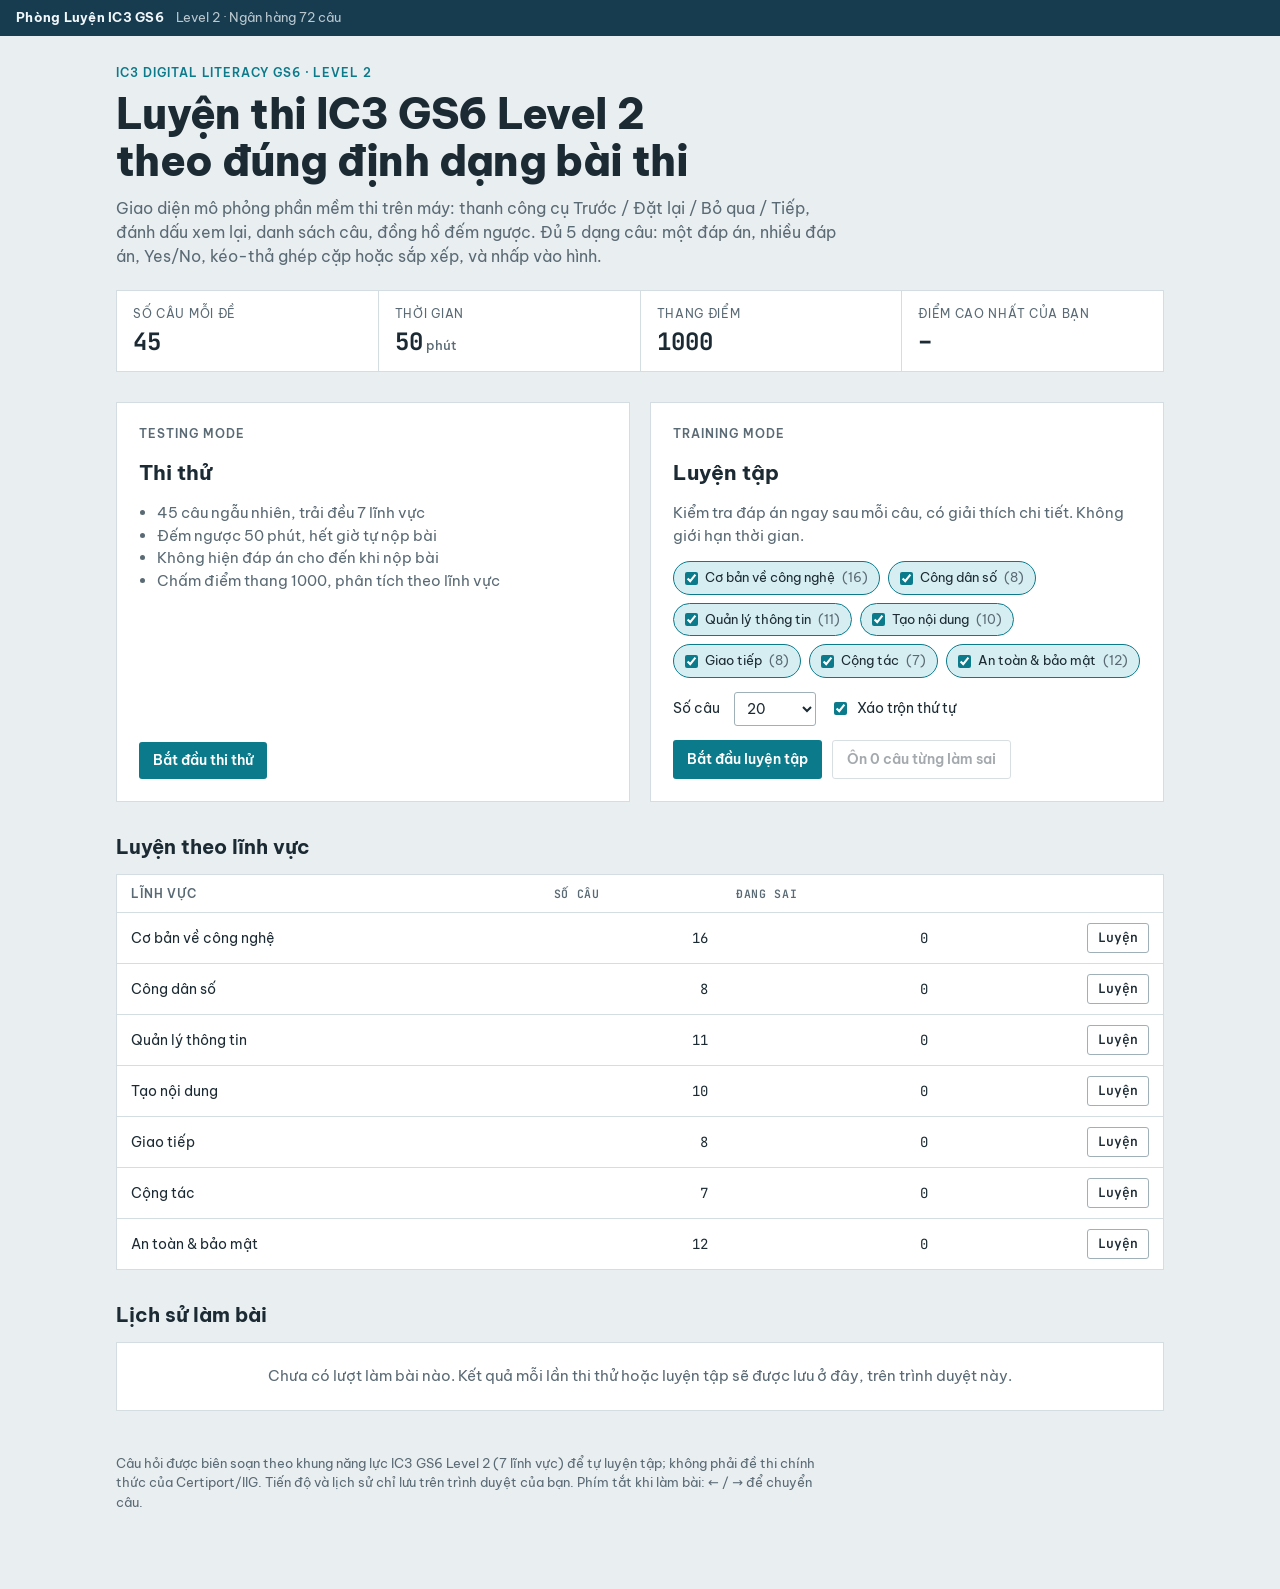
==== ic3-gs6-practice/index.html @ 089b3d88 "Add IC3 GS6 Level 2 practice exam web app Co-Authored-By: Claude Opus 5.5 <noreply@anthropic.com> Cl" ====
<!doctype html>
<html lang="vi">
<meta charset="utf-8">
<meta name="viewport" content="width=device-width, initial-scale=1, viewport-fit=cover">
<title>Phòng Luyện IC3 GS6</title>
<link rel="preconnect" href="https://fonts.googleapis.com">
<link rel="preconnect" href="https://fonts.gstatic.com" crossorigin>
<link rel="stylesheet" href="https://fonts.googleapis.com/css2?family=Be+Vietnam+Pro:wght@400;500;600;700;800&family=JetBrains+Mono:wght@500;700&display=swap">
<style>
/* Layout: exam-software shell — dark title bar, white toolbar, paper question sheet on a cool grey desk, progress strip at the bottom. */
:root{
  --bg:#e9eef1; --paper:#ffffff; --ink:#1b2a33; --muted:#5a6a74; --line:#d4dde2; --line-strong:#9fb0b9;
  --bar:#173c4f; --bar-fg:#f1f7fa; --bar-icon:#173c4f; --bar-line:rgba(255,255,255,.28); --bar-warn:#ffd27a;
  --accent:#0b7a8b; --accent-fg:#ffffff; --accent-soft:#d6eef1;
  --chip:#dde4e8; --chip-hover:#cdd7dc; --sel:#173c4f; --sel-fg:#ffffff;
  --target:#173c4f; --target-fg:#f1f7fa;
  --mute-btn:#68777f; --mute-btn-fg:#ffffff;
  --ok:#1d7f46; --ok-soft:#dbf1e3; --bad:#bf3329; --bad-soft:#f8dfdc; --warn:#b06f12; --warn-soft:#fbedd3;
  --scrim:rgba(14,28,37,.48);
  --hw-body:#e3e8eb; --hw-edge:#b6c1c7; --hw-metal:#9aa5ad; --hw-port:#22292e; --hw-gold:#c9a24a; --hw-blue:#2f7fd8; --hw-ink:#28343b; --hw-field:#f7f9fa;
  --f-display:"Be Vietnam Pro","Segoe UI",system-ui,sans-serif;
  --f-body:"Be Vietnam Pro","Segoe UI",system-ui,sans-serif;
  --f-mono:"JetBrains Mono",ui-monospace,Consolas,monospace;
  --qs:1;
}
@media (prefers-color-scheme: dark){
  :root:not([data-theme="light"]){
    --bg:#0e161b; --paper:#152129; --ink:#e2ebef; --muted:#97a8b1; --line:#283842; --line-strong:#475a65;
    --bar:#0b2532; --bar-fg:#e6f1f5; --bar-icon:#8fd0dc; --bar-line:rgba(255,255,255,.22); --bar-warn:#ffcf70;
    --accent:#3cb3c3; --accent-fg:#04232a; --accent-soft:#123a41;
    --chip:#22323b; --chip-hover:#2c3f49; --sel:#3cb3c3; --sel-fg:#04232a;
    --target:#1e4a5f; --target-fg:#eaf5f9;
    --mute-btn:#3a4a53; --mute-btn-fg:#e2ebef;
    --ok:#4cc27e; --ok-soft:#12321f; --bad:#ef6b62; --bad-soft:#3b1815; --warn:#e3a94a; --warn-soft:#3a2a10;
    --scrim:rgba(0,0,0,.62);
    --hw-body:#2a363d; --hw-edge:#3d4c55; --hw-metal:#7d8a92; --hw-port:#0a0e11; --hw-gold:#b8933f; --hw-blue:#3b8de6; --hw-ink:#dbe5ea; --hw-field:#1b262c;
    color-scheme:dark;
  }
}
:root[data-theme="dark"]{
  --bg:#0e161b; --paper:#152129; --ink:#e2ebef; --muted:#97a8b1; --line:#283842; --line-strong:#475a65;
  --bar:#0b2532; --bar-fg:#e6f1f5; --bar-icon:#8fd0dc; --bar-line:rgba(255,255,255,.22); --bar-warn:#ffcf70;
  --accent:#3cb3c3; --accent-fg:#04232a; --accent-soft:#123a41;
  --chip:#22323b; --chip-hover:#2c3f49; --sel:#3cb3c3; --sel-fg:#04232a;
  --target:#1e4a5f; --target-fg:#eaf5f9;
  --mute-btn:#3a4a53; --mute-btn-fg:#e2ebef;
  --ok:#4cc27e; --ok-soft:#12321f; --bad:#ef6b62; --bad-soft:#3b1815; --warn:#e3a94a; --warn-soft:#3a2a10;
  --scrim:rgba(0,0,0,.62);
  --hw-body:#2a363d; --hw-edge:#3d4c55; --hw-metal:#7d8a92; --hw-port:#0a0e11; --hw-gold:#b8933f; --hw-blue:#3b8de6; --hw-ink:#dbe5ea; --hw-field:#1b262c;
  color-scheme:dark;
}
*{box-sizing:border-box}
[hidden]{display:none!important}
html,body{height:100%}
body{background:var(--bg);color:var(--ink);font-family:var(--f-body);font-size:15px;line-height:1.5;margin:0}
button{font:inherit;color:inherit}
:focus-visible{outline:2px solid var(--accent);outline-offset:2px}
h1,h2,h3{font-family:var(--f-display);text-wrap:balance;margin:0}
.ico{width:22px;height:22px;fill:none;stroke:currentColor;stroke-width:1.8;stroke-linecap:round;stroke-linejoin:round}

/* ---------- shared bar ---------- */
.titlebar{background:var(--bar);color:var(--bar-fg);display:flex;align-items:center;gap:12px;padding:8px 16px;font-size:13px;flex-wrap:wrap}
.titlebar .brand{font-weight:700;letter-spacing:.02em}
.titlebar .mode{opacity:.75}
.titlebar .tb-time{margin-left:auto;font:700 15px var(--f-mono);font-variant-numeric:tabular-nums}
.titlebar .tb-time.low{color:var(--bar-warn)}
.tb-btn{background:transparent;border:1px solid var(--bar-line);color:var(--bar-fg);border-radius:3px;padding:4px 10px;cursor:pointer;font-size:13px}
.tb-btn:hover{background:var(--bar-line)}

.btn{display:inline-flex;align-items:center;justify-content:center;gap:6px;background:var(--bar);color:var(--bar-fg);border:0;border-radius:3px;padding:8px 14px;font-weight:600;font-size:14px;cursor:pointer;min-height:36px;text-decoration:none}
.btn:hover{filter:brightness(1.18)}
.btn:disabled{opacity:.4;cursor:not-allowed;filter:none}
.btn-mute{background:var(--mute-btn);color:var(--mute-btn-fg)}
.btn-end{background:var(--accent);color:var(--accent-fg)}
.btn-line{background:transparent;color:var(--ink);border:1px solid var(--line-strong)}
.btn-line:hover{background:var(--chip);filter:none}
.btn-danger{background:transparent;color:var(--bad);border:1px solid var(--bad)}
.btn .ico{width:18px;height:18px}

/* ---------- exam ---------- */
.exam{display:flex;flex-direction:column;height:100%}
.toolbar{background:var(--paper);border-bottom:1px solid var(--line);display:flex;flex-wrap:wrap;align-items:center;justify-content:space-between;gap:10px 16px;padding:10px 16px}
.grp{display:flex;align-items:center;gap:8px;flex-wrap:wrap}
.pos{font-family:var(--f-mono);font-size:13px;color:var(--muted);font-variant-numeric:tabular-nums}
.pos b{color:var(--ink)}
.ib{width:40px;height:36px;display:inline-grid;place-items:center;background:transparent;border:1px solid transparent;color:var(--bar-icon);border-radius:3px;cursor:pointer;font:800 17px var(--f-body);letter-spacing:-.02em}
.ib:hover{background:var(--chip)}
.ib:disabled{opacity:.3;cursor:not-allowed;background:transparent}
.ib .ico{width:25px;height:25px}
.ib.on{background:var(--accent-soft);border-color:var(--accent)}
.mark{display:inline-flex;gap:8px;align-items:center;font-size:13px;color:var(--muted);cursor:pointer;user-select:none;margin-right:6px}
.mark input{width:18px;height:18px;accent-color:var(--warn);margin:0}
.exam.review [data-live]{display:none!important}
.exam:not(.review) [data-review]{display:none!important}

.stage{flex:1;overflow:auto;padding-block:20px 28px;padding-inline:16px}
.sheet{max-width:1180px;margin-inline:auto;background:var(--paper);border:1px solid var(--line)}
.stem{padding:20px 24px 16px;border-bottom:1px solid var(--line);font-size:calc(15px * var(--qs))}
.dom{font-size:12px;font-weight:600;text-transform:uppercase;letter-spacing:.07em;color:var(--accent);margin-bottom:6px}
.instr{margin:10px 0 0;color:var(--muted);font-size:.92em}
.figure{max-width:720px;margin-top:14px}
.figure svg,.hsbox svg{display:block;width:100%;height:auto}
.grip{text-align:center;color:var(--muted);letter-spacing:.35em;font-size:10px;padding-top:6px;user-select:none}
.answers{padding:18px 24px 26px;font-size:calc(15px * var(--qs))}
.locked .opt,.locked .chip,.locked .hs,.locked td[data-r]{cursor:default}

.opts{display:flex;flex-direction:column;gap:10px;max-width:820px;margin-inline:auto}
.opt{display:flex;align-items:center;gap:12px;width:100%;text-align:left;background:var(--chip);border:2px solid transparent;padding:12px 16px;cursor:pointer;border-radius:2px;color:var(--ink)}
.opt:hover{background:var(--chip-hover)}
.opt .mk{flex:none;width:18px;height:18px;border:2px solid var(--muted);border-radius:50%}
.opts.multi .mk{border-radius:3px}
.opt.picked{background:var(--sel);color:var(--sel-fg)}
.opt.picked .mk{border-color:var(--sel-fg);background:var(--sel-fg);box-shadow:inset 0 0 0 3px var(--sel)}
.opt.right{background:var(--ok-soft);border-color:var(--ok);color:var(--ink)}
.opt.right.missed{border-style:dashed}
.opt.right.picked .mk{border-color:var(--ok);background:var(--ok);box-shadow:inset 0 0 0 3px var(--ok-soft)}
.opt.wrong{background:var(--bad-soft);border-color:var(--bad);color:var(--ink)}
.opt.wrong .mk{border-color:var(--bad);background:var(--bad);box-shadow:inset 0 0 0 3px var(--bad-soft)}
.tag{margin-left:auto;flex:none;font-size:.72em;font-weight:700;text-transform:uppercase;letter-spacing:.05em;color:var(--ok)}
.tag.bad{color:var(--bad)}

.yn-wrap{overflow-x:auto}
.yn{width:100%;border-collapse:collapse;min-width:420px}
.yn th{background:var(--bar);color:var(--bar-fg);font-weight:600;padding:9px 10px;width:96px;border:1px solid var(--bar)}
.yn th:first-child{background:transparent;border:0;width:auto}
.yn td{border:1px solid var(--line-strong);padding:14px 16px}
.yn td[data-r]{text-align:center;cursor:pointer}
.yn td[data-r]:hover{background:var(--chip)}
.yn input{width:20px;height:20px;accent-color:var(--accent);margin:0;pointer-events:none}
.yn tr.right td.st{background:var(--ok-soft)}
.yn tr.wrong td.st{background:var(--bad-soft)}
.yn td.key{background:var(--ok-soft);box-shadow:inset 0 0 0 2px var(--ok)}
.yn .verdict{display:block;font-size:.75em;font-weight:700;margin-top:4px;text-transform:uppercase;letter-spacing:.05em}
.yn tr.right .verdict{color:var(--ok)} .yn tr.wrong .verdict{color:var(--bad)}

.match{display:grid;grid-template-columns:minmax(0,1fr) minmax(0,2fr);gap:20px 28px;align-items:start}
.pool{display:flex;flex-direction:column;gap:10px;min-height:56px;padding:6px;border:1px dashed transparent;border-radius:3px}
.pool.over{border-color:var(--accent);background:var(--accent-soft)}
.pool-empty{color:var(--muted);font-size:.9em;text-align:center;padding:12px}
.pairs{display:flex;flex-direction:column;gap:20px;min-width:0}
.pair{display:grid;grid-template-columns:minmax(0,1fr) minmax(0,1fr);gap:16px;align-items:stretch}
.slot{min-height:48px;border:1px solid var(--line-strong);background:var(--paper);border-radius:2px;display:flex;flex-direction:column;justify-content:center;padding:4px;cursor:pointer}
.slot.armed{border-style:dashed;border-color:var(--accent)}
.slot.over{border-color:var(--accent);background:var(--accent-soft)}
.slot.ok{border:2px solid var(--ok);background:var(--ok-soft)}
.slot.bad{border:2px solid var(--bad);background:var(--bad-soft)}
.target{background:var(--target);color:var(--target-fg);padding:12px 16px;display:flex;align-items:center;justify-content:center;text-align:center;border-radius:2px;min-height:48px}
.chip{position:relative;display:block;width:100%;background:var(--chip);border:2px solid transparent;padding:11px 36px;text-align:center;cursor:grab;border-radius:2px;color:var(--ink);touch-action:manipulation}
.chip:hover{background:var(--chip-hover)}
.chip.sel{border-color:var(--accent);background:var(--accent-soft)}
.chip.dragging{opacity:.45}
.chip .mv{position:absolute;right:8px;top:50%;transform:translateY(-50%);width:17px;height:17px;color:var(--muted)}
.slot .chip{background:var(--chip)}
.slot.ok .chip,.slot.bad .chip{background:transparent}
.should{font-size:.85em;color:var(--bad);padding:2px 8px 4px;text-align:center}
.should b{color:var(--ink)}

.hsbox{max-width:760px;margin-inline:auto;border:1px solid var(--line)}
.hs{cursor:pointer;outline:none}
.hs .hit{fill:transparent;stroke:transparent;stroke-width:2}
.hs:hover .hit,.hs:focus-visible .hit{fill:var(--accent-soft);stroke:var(--accent)}
.hs.picked .hit{fill:var(--accent-soft);stroke:var(--accent);stroke-width:3}
.hs.right .hit{fill:var(--ok-soft);stroke:var(--ok);stroke-width:3}
.hs.wrongpick .hit{fill:var(--bad-soft);stroke:var(--bad);stroke-width:3}
.hw-body{fill:var(--hw-body);stroke:var(--hw-edge);stroke-width:1.5}
.hw-plain{fill:var(--hw-body)}
.hw-metal{fill:var(--hw-metal)} .hw-port{fill:var(--hw-port)} .hw-gold{fill:var(--hw-gold)} .hw-blue{fill:var(--hw-blue)} .hw-field{fill:var(--hw-field)}
.hw-fill{fill:var(--hw-ink)}
.hw-ico{fill:none;stroke:var(--hw-ink);stroke-width:2;stroke-linecap:round;stroke-linejoin:round}
.hw-text{fill:var(--hw-ink);font-family:var(--f-body);font-size:13px}
.hw-label{fill:var(--bad);font-family:var(--f-body);font-weight:700;font-size:22px;text-anchor:middle}

.note{max-width:820px;margin:0 auto 18px;padding:10px 14px;background:var(--warn-soft);color:var(--ink);border:1px solid var(--warn);font-size:14px}
.fbwrap{padding:0 24px 24px}
.fb-box{max-width:820px;margin-inline:auto;border:1px solid var(--line);background:var(--bg);padding:16px 18px;font-size:calc(14.5px * var(--qs))}
.fb-head{display:flex;align-items:center;gap:10px;flex-wrap:wrap;font-weight:700;margin-bottom:8px}
.fb-key{margin:0 0 8px}
.fb-exp{margin:0;color:var(--ink)}
.fb-check{display:flex;flex-wrap:wrap;align-items:center;justify-content:center;gap:12px;color:var(--muted);font-size:13px}
.pill{display:inline-block;font-size:12px;font-weight:700;text-transform:uppercase;letter-spacing:.06em;padding:3px 10px;border-radius:999px;background:var(--chip);color:var(--ink)}
.pill.ok{background:var(--ok-soft);color:var(--ok)} .pill.bad{background:var(--bad-soft);color:var(--bad)} .pill.warn{background:var(--warn-soft);color:var(--warn)}

.foot{background:var(--paper);border-top:1px solid var(--line);padding:10px 16px;display:flex;flex-direction:column;gap:8px}
.segs{display:flex;gap:3px}
.seg{flex:1;height:10px;min-width:0;border:0;padding:0;background:var(--line);cursor:pointer;border-radius:1px;position:relative}
.seg.ans{background:var(--accent)}
.seg.mk{background:var(--warn)}
.seg.ok{background:var(--ok)} .seg.bad{background:var(--bad)}
.seg.cur{outline:2px solid var(--ink);outline-offset:1px}
.foot-row{display:flex;align-items:center;justify-content:space-between;gap:12px;flex-wrap:wrap;font-size:13px;color:var(--muted)}

/* ---------- home & result ---------- */
.page{max-width:1080px;margin-inline:auto;padding:28px 16px 64px;display:flex;flex-direction:column;gap:30px}
.eyebrow{font-size:12px;font-weight:600;text-transform:uppercase;letter-spacing:.08em;color:var(--accent);margin:0 0 8px}
.hero h1{font-size:clamp(26px,4.2vw,42px);line-height:1.12;font-weight:800;letter-spacing:-.015em;max-width:22ch}
.lede{max-width:66ch;color:var(--muted);margin:12px 0 0;font-size:16px}
.facts{display:grid;grid-template-columns:repeat(4,minmax(0,1fr));gap:1px;background:var(--line);border:1px solid var(--line);margin:22px 0 0}
.facts div{background:var(--paper);padding:14px 16px}
.facts dt{font-size:11.5px;color:var(--muted);text-transform:uppercase;letter-spacing:.06em}
.facts dd{margin:4px 0 0;font:700 24px var(--f-mono);font-variant-numeric:tabular-nums}
.facts dd small{font:500 13px var(--f-body);color:var(--muted)}
.modes{display:grid;grid-template-columns:repeat(2,minmax(0,1fr));gap:20px}
.card{background:var(--paper);border:1px solid var(--line);padding:22px;display:flex;flex-direction:column;gap:14px;min-width:0}
.card h2{font-size:21px}
.card p{margin:0;color:var(--muted)}
.card ul{margin:0;padding-left:18px;color:var(--muted)}
.card .actions{display:flex;gap:10px;flex-wrap:wrap;margin-top:auto}
.resume{background:var(--warn-soft);border:1px solid var(--warn);padding:16px 18px;display:flex;flex-wrap:wrap;gap:12px;align-items:center;justify-content:space-between}
.resume b{display:block}
.chips{display:flex;flex-wrap:wrap;gap:8px}
.cb{display:inline-flex;align-items:center;gap:7px;padding:6px 11px;border:1px solid var(--line-strong);border-radius:999px;font-size:13px;cursor:pointer;user-select:none}
.cb input{accent-color:var(--accent);margin:0}
.cb:has(input:checked){background:var(--accent-soft);border-color:var(--accent)}
.row{display:flex;gap:14px;flex-wrap:wrap;align-items:center;font-size:14px}
.row select{font:inherit;padding:6px 8px;border:1px solid var(--line-strong);background:var(--paper);color:var(--ink);border-radius:3px}
.row label{display:inline-flex;gap:7px;align-items:center}
.row input[type=checkbox]{accent-color:var(--accent)}
.sec h2{font-size:20px;margin-bottom:12px}
.sec-head{display:flex;justify-content:space-between;align-items:baseline;gap:12px;flex-wrap:wrap;margin-bottom:12px}
.sec-head h2{margin:0}
.tbl-wrap{overflow-x:auto;background:var(--paper);border:1px solid var(--line)}
.tbl{width:100%;border-collapse:collapse;font-size:14px;font-variant-numeric:tabular-nums}
.tbl th{text-align:left;font-size:11.5px;text-transform:uppercase;letter-spacing:.06em;color:var(--muted);font-weight:600;padding:10px 14px;border-bottom:1px solid var(--line)}
.tbl td{padding:10px 14px;border-top:1px solid var(--line)}
.tbl tr:first-child td{border-top:0}
.num{text-align:right;font-family:var(--f-mono)}
.empty{padding:22px;color:var(--muted);text-align:center}
.small-btn{padding:4px 10px;min-height:30px;font-size:13px}

.score-head{display:flex;flex-wrap:wrap;gap:24px;align-items:flex-end;justify-content:space-between}
.score{font:700 clamp(48px,9vw,76px)/1 var(--f-mono);letter-spacing:-.03em;font-variant-numeric:tabular-nums}
.score small{font-size:.35em;color:var(--muted);font-weight:500}
.bars{display:flex;flex-direction:column;gap:12px;background:var(--paper);border:1px solid var(--line);padding:18px}
.bar-row{display:grid;grid-template-columns:minmax(120px,210px) minmax(0,1fr) 64px;gap:14px;align-items:center;font-size:14px}
.track{height:10px;background:var(--line);border-radius:5px;overflow:hidden}
.fill{height:100%;background:var(--ok);border-radius:5px}
.fill.low{background:var(--bad)}
.cells{display:grid;grid-template-columns:repeat(auto-fill,minmax(46px,1fr));gap:6px}
.qcell{height:42px;border:1px solid var(--line-strong);background:var(--paper);font:600 14px var(--f-mono);cursor:pointer;position:relative;border-radius:2px;color:var(--ink)}
.qcell:hover{border-color:var(--accent)}
.qcell.ans{background:var(--accent-soft);border-color:var(--accent)}
.qcell.skip{border-style:dashed}
.qcell.mk::after{content:"";position:absolute;top:4px;right:4px;width:8px;height:8px;background:var(--warn);border-radius:50%}
.qcell.cur{outline:2px solid var(--ink);outline-offset:1px}
.qcell.ok{background:var(--ok-soft);border-color:var(--ok);color:var(--ok)}
.qcell.bad{background:var(--bad-soft);border-color:var(--bad);color:var(--bad)}
.legend{display:flex;flex-wrap:wrap;gap:14px;font-size:12.5px;color:var(--muted);margin:12px 0 0}
.legend span{display:inline-flex;gap:6px;align-items:center}
.legend i{width:14px;height:14px;border:1px solid var(--line-strong);display:inline-block;background:var(--paper)}
.legend i.ans{background:var(--accent-soft);border-color:var(--accent)}
.legend i.mk{background:var(--warn);border-color:var(--warn);border-radius:50%;width:9px;height:9px}
.legend i.skip{border-style:dashed}
.legend i.ok{background:var(--ok-soft);border-color:var(--ok)} .legend i.bad{background:var(--bad-soft);border-color:var(--bad)}
.tabs{display:flex;gap:6px;flex-wrap:wrap;margin-bottom:12px}
.tab{border:1px solid var(--line-strong);background:transparent;padding:5px 12px;border-radius:999px;cursor:pointer;font-size:13px;color:var(--ink)}
.tab.on{background:var(--bar);color:var(--bar-fg);border-color:var(--bar)}
.foot-note{color:var(--muted);font-size:13px;max-width:80ch}

.scrim{position:fixed;inset:0;background:var(--scrim);display:flex;align-items:center;justify-content:center;padding:16px;z-index:50}
.modal{background:var(--paper);color:var(--ink);max-width:700px;width:100%;max-height:min(88vh,760px);overflow:auto;padding:22px;border:1px solid var(--line);box-shadow:0 24px 60px rgba(0,0,0,.28)}
.modal h2{font-size:20px;margin-bottom:12px}
.modal p{margin:0 0 10px}
.mfoot{display:flex;gap:10px;justify-content:flex-end;flex-wrap:wrap;margin-top:18px}
.toast{position:fixed;left:50%;bottom:calc(24px + env(safe-area-inset-bottom, 0px));transform:translateX(-50%);background:var(--bar);color:var(--bar-fg);padding:10px 18px;border-radius:4px;z-index:60;max-width:calc(100% - 32px);font-size:14px;box-shadow:0 8px 24px rgba(0,0,0,.25)}

@media (max-width:760px){
  .modes{grid-template-columns:1fr}
  .facts{grid-template-columns:repeat(2,minmax(0,1fr))}
  .match{grid-template-columns:1fr}
  .pool{flex-direction:row;flex-wrap:wrap}
  .pool .chip{width:auto;flex:1 1 140px}
  .stem{padding:16px}
  .answers{padding:16px}
  .fbwrap{padding:0 16px 16px}
  .bar-row{grid-template-columns:1fr 54px}
  .bar-row .track{grid-column:1 / -1;grid-row:2}
}
@media (max-width:520px){
  .lbl{display:none}
  .toolbar{padding:8px 12px}
  .pair{grid-template-columns:1fr;gap:6px}
}
@media (prefers-reduced-motion: no-preference){
  .opt,.chip,.slot,.seg{transition:background-color .12s,border-color .12s}
}
</style>

<!-- ================= HOME ================= -->
<div id="home" class="view"></div>

<!-- ================= EXAM ================= -->
<section id="exam" class="exam" hidden>
  <div class="titlebar">
    <button class="tb-btn" id="bHome" type="button">← Trang chủ</button>
    <span class="brand">Phòng Luyện IC3 GS6</span>
    <span class="mode" id="modeLabel">Thi thử</span>
    <span class="tb-time" id="timer" aria-live="off">50:00</span>
  </div>
  <div class="toolbar">
    <div class="grp">
      <button class="btn" id="bPrev" type="button"><svg class="ico" viewBox="0 0 24 24"><path d="M4 4v16M20 12H8m5-5-5 5 5 5"/></svg><span class="lbl">Trước</span></button>
      <button class="btn btn-mute" id="bReset" type="button" data-live><svg class="ico" viewBox="0 0 24 24"><path d="M20 12a8 8 0 1 1-2.3-5.6M20 4v5h-5"/></svg><span class="lbl">Đặt lại</span></button>
      <span class="pos"><b id="qpos">1/45</b> <span id="qid"></span></span>
    </div>
    <div class="grp">
      <button class="ib" id="bList" type="button" title="Danh sách câu hỏi" aria-label="Danh sách câu hỏi"><svg class="ico" viewBox="0 0 24 24"><path d="M9 6h12M9 12h12M9 18h12"/><circle cx="4.5" cy="6" r="1.3"/><circle cx="4.5" cy="12" r="1.3"/><circle cx="4.5" cy="18" r="1.3"/></svg></button>
      <button class="ib" id="bSave" type="button" title="Lưu và thoát" aria-label="Lưu và thoát" data-live><svg class="ico" viewBox="0 0 24 24"><path d="M5 3h11l3 3v15H5z"/><path d="M8 3v5h8V3M8 21v-7h8v7"/></svg></button>
      <button class="ib" id="bFont" type="button" title="Cỡ chữ" aria-label="Đổi cỡ chữ">AA</button>
      <button class="ib" id="bHint" type="button" title="Xem đáp án (chỉ chế độ Luyện tập)" aria-label="Xem đáp án" data-live><svg class="ico" viewBox="0 0 24 24"><path d="M9 18h6M10 21h4M12 3a6 6 0 0 0-3.6 10.8c.7.6 1.1 1.3 1.1 2.2h5c0-.9.4-1.6 1.1-2.2A6 6 0 0 0 12 3z"/></svg></button>
    </div>
    <div class="grp">
      <label class="mark" data-live><span>Đánh dấu xem lại</span><input type="checkbox" id="markChk"></label>
      <button class="btn" id="bSkip" type="button" data-live><span class="lbl">Bỏ qua</span><svg class="ico" viewBox="0 0 24 24"><path d="M4 17a8 8 0 0 1 14-6l2 2M20 7v6h-6"/></svg></button>
      <button class="btn" id="bNext" type="button"><span class="lbl">Tiếp</span><svg class="ico" viewBox="0 0 24 24"><path d="M20 4v16M4 12h12m-5-5 5 5-5 5"/></svg></button>
      <button class="btn btn-end" id="bResult" type="button" data-review>Bảng kết quả</button>
    </div>
  </div>
  <main class="stage" id="stage">
    <article class="sheet">
      <div class="stem">
        <div class="dom" id="qdomain"></div>
        <div id="qtext"></div>
        <div id="qimg"></div>
        <p class="instr" id="qinstr"></p>
      </div>
      <div class="grip" aria-hidden="true">○○○○</div>
      <div class="answers" id="answers"></div>
      <div id="note" class="note" role="status" hidden></div>
      <div class="fbwrap" id="fb"></div>
    </article>
  </main>
  <footer class="foot">
    <div class="segs" id="segs"></div>
    <div class="foot-row"><span id="stat"></span><button class="btn btn-end" id="bSubmit" type="button" data-live>Nộp bài</button></div>
  </footer>
</section>

<!-- ================= RESULT ================= -->
<div id="result" class="view" hidden></div>

<div id="modal" class="scrim" hidden><div class="modal" role="dialog" aria-modal="true" id="modalBox"></div></div>
<div id="toast" class="toast" role="status" hidden></div>

<script>
/* =====================================================================
   NGÂN HÀNG CÂU HỎI — IC3 GS6 Level 2 (7 lĩnh vực)
   Dạng câu: single | multi | yesno | match (ghép cặp / sắp xếp) | hotspot
   Muốn thêm câu: chép một khối {...} cùng dạng và sửa nội dung.
   ===================================================================== */
const DOMAINS=['Cơ bản về công nghệ','Công dân số','Quản lý thông tin','Tạo nội dung','Giao tiếp','Cộng tác','An toàn & bảo mật'];
const STEPS4=['Bước 1','Bước 2','Bước 3','Bước 4'];

const BANK=[
/* ---------- 0. CƠ BẢN VỀ CÔNG NGHỆ ---------- */
{d:0,t:'match',q:'Ghép mỗi thuật ngữ về hệ điều hành với mô tả phù hợp.',
 items:['Driver','Daemon','Mã nguồn mở (Open Source)','Khởi động (Boot)','Access Token','Firmware'],
 targets:['Phần mềm công khai mã nguồn; bất kỳ ai cũng có thể xem, chỉnh sửa và phân phối lại.','Quá trình bật máy: phần cứng được kiểm tra, hệ điều hành và các trình điều khiển được nạp vào bộ nhớ.','Chương trình nhỏ giúp hệ điều hành giao tiếp và điều khiển một thiết bị phần cứng cụ thể.','Tiến trình chạy ngầm, khởi động cùng hệ thống và cung cấp dịch vụ liên tục để hỗ trợ đa nhiệm.'],
 a:[2,3,0,1],
 e:'Open Source = mã nguồn mở; Boot = khởi động; Driver = trình điều khiển thiết bị; Daemon = tiến trình nền (trên Windows gọi là Service). Access Token là "vé" xác thực một phiên đăng nhập, Firmware là phần mềm nhúng sẵn trong phần cứng, nên không khớp mô tả nào.'},
{d:0,t:'multi',q:'Máy tính để bàn của bạn chạy chậm khi mở nhiều ứng dụng cùng lúc và mất hơn 2 phút để khởi động. Bạn muốn nâng cấp phần cứng để máy chạy nhanh hơn rõ rệt.\nHai nâng cấp nào hiệu quả nhất?',
 o:['ROM','Ổ cứng HDD dung lượng lớn hơn','Ổ đĩa flash USB','Ổ cứng thể rắn (SSD)','RAM'],a:[3,4],
 e:'RAM là bộ nhớ làm việc: thêm RAM giúp chạy nhiều ứng dụng cùng lúc mượt hơn. SSD đọc/ghi nhanh hơn HDD nhiều lần nên rút ngắn thời gian khởi động và mở phần mềm. ROM không nâng cấp được; USB flash và HDD lớn hơn chỉ tăng dung lượng, không tăng tốc độ.'},
{d:0,t:'match',img:'ports',q:'Quan sát các cổng kết nối ở cạnh máy tính xách tay. Ghép tên cổng với vị trí tương ứng.',
 items:['VGA','Ethernet (RJ-45)','HDMI','USB 3.0','Jack âm thanh 3.5 mm','DisplayPort','Thunderbolt'],
 targets:['Cổng A','Cổng B','Cổng C','Cổng D','Cổng E'],a:[0,1,2,3,4],
 e:'A – VGA: hình thang, 15 chân, chỉ truyền hình ảnh analog. B – Ethernet RJ-45: mạng có dây, có khấc giữ đầu cáp. C – HDMI: truyền cả hình ảnh và âm thanh số. D – USB 3.0: nhận biết bằng lõi nhựa màu xanh. E – Jack 3.5 mm: chỉ âm thanh (tai nghe/micro).'},
{d:0,t:'match',order:true,q:'Sắp xếp các đơn vị lưu trữ dữ liệu theo thứ tự từ NHỎ đến LỚN.',
 items:['Kilobyte (KB)','Megabyte (MB)','Gigabyte (GB)','Terabyte (TB)'],targets:['1 – Nhỏ nhất','2','3','4 – Lớn nhất'],a:[0,1,2,3],
 e:'1 KB ≈ 1.024 byte; 1 MB ≈ 1.024 KB; 1 GB ≈ 1.024 MB; 1 TB ≈ 1.024 GB.'},
{d:0,t:'yesno',q:'Đối với mỗi phát biểu về điện toán đám mây (cloud computing), hãy chọn Yes nếu đúng hoặc No nếu sai.',
 rows:['Dữ liệu lưu trên đám mây có thể truy cập từ nhiều thiết bị có kết nối Internet.','Các ứng dụng như Google Docs, Microsoft 365 bản web chạy trên trình duyệt mà không cần cài đặt.','Lưu trữ đám mây hoạt động hoàn toàn không cần Internet.','Nhà cung cấp dịch vụ đám mây chịu trách nhiệm vận hành và bảo trì máy chủ thay người dùng.'],a:[1,1,0,1],
 e:'Đám mây = tài nguyên (lưu trữ, phần mềm, máy chủ) đặt ở trung tâm dữ liệu của nhà cung cấp, truy cập qua Internet. Không có Internet thì chỉ dùng được bản đã đồng bộ ngoại tuyến (nếu có), không phải "hoàn toàn không cần Internet".'},
{d:0,t:'single',q:'Bạn vừa kết nối một máy in mới qua cổng USB nhưng máy tính không in được và hiển thị "Thiết bị không xác định". Bạn nên làm gì trước tiên?',
 o:['Cài đặt lại hệ điều hành','Cài đặt hoặc cập nhật driver (trình điều khiển) của máy in','Thay cáp mạng Ethernet','Nâng cấp thêm RAM'],a:1,
 e:'Hệ điều hành cần driver để nhận diện và điều khiển thiết bị. Thông báo "Thiết bị không xác định" gần như luôn là thiếu hoặc lỗi driver. Tải driver từ trang của hãng hoặc dùng Windows Update.'},
{d:0,t:'multi',q:'Thiết bị nào sau đây là thiết bị đầu vào (input device)?',
 o:['Bàn phím','Máy in','Máy quét (scanner)','Loa','Màn hình không cảm ứng'],a:[0,2],
 e:'Thiết bị đầu vào đưa dữ liệu VÀO máy tính: bàn phím, chuột, máy quét, micro, webcam. Máy in, loa, màn hình thường là thiết bị đầu ra. (Màn hình cảm ứng vừa là đầu vào vừa là đầu ra.)'},
{d:0,t:'single',q:'Phần mềm nào sau đây là hệ điều hành dành cho thiết bị di động?',
 o:['Microsoft Excel','Google Chrome','Android','Intel Core i5'],a:2,
 e:'Android (Google) và iOS (Apple) là hai hệ điều hành di động phổ biến nhất. Excel là ứng dụng bảng tính, Chrome là trình duyệt, Intel Core i5 là bộ vi xử lý (phần cứng).'},
{d:0,t:'yesno',q:'Đối với mỗi phát biểu về cập nhật phần mềm, hãy chọn Yes nếu đúng hoặc No nếu sai.',
 rows:['Bản cập nhật phần mềm thường vá các lỗ hổng bảo mật đã bị phát hiện.','Cập nhật hệ điều hành luôn xóa toàn bộ dữ liệu cá nhân.','Nên bật cập nhật tự động cho hệ điều hành và trình duyệt.','Phần mềm đã ngừng hỗ trợ (end of support) vẫn được vá lỗi định kỳ.'],a:[1,0,1,0],
 e:'Cập nhật = vá lỗi + vá bảo mật + tính năng mới; dữ liệu cá nhân được giữ nguyên. Phần mềm hết hỗ trợ (ví dụ Windows 7) không còn nhận bản vá, nên rất dễ bị tấn công.'},
{d:0,t:'hotspot',svg:'taskbar',q:'Laptop của bạn chưa kết nối mạng. Hãy nhấp vào biểu tượng trên thanh tác vụ (taskbar) để mở danh sách mạng Wi-Fi.',a:5,
 e:'Biểu tượng Wi-Fi (các vòng cung) nằm ở khu vực thông báo góc phải taskbar, cạnh biểu tượng âm lượng và pin. Nhấp vào đó để chọn mạng và nhập mật khẩu.'},
{d:0,t:'single',q:'Trên Windows 10/11, tổ hợp phím nào mở công cụ chụp một vùng màn hình (Snipping Tool)?',
 o:['Ctrl + Alt + Delete','Windows + Shift + S','Alt + F4','Windows + L'],a:1,
 e:'Windows + Shift + S mở công cụ chụp vùng màn hình. Ctrl + Alt + Delete mở màn hình bảo mật, Alt + F4 đóng cửa sổ, Windows + L khóa máy.'},
{d:0,t:'match',q:'Ghép mỗi phím tắt với chức năng tương ứng.',
 items:['Ctrl + C','Ctrl + V','Ctrl + Z','Ctrl + S','Ctrl + X','Ctrl + A'],targets:['Sao chép (Copy)','Dán (Paste)','Hoàn tác (Undo)','Lưu tệp (Save)'],a:[0,1,2,3],
 e:'Ctrl + C sao chép, Ctrl + V dán, Ctrl + Z hoàn tác, Ctrl + S lưu. Ctrl + X là cắt (Cut), Ctrl + A là chọn tất cả.'},
{d:0,t:'single',q:'Một trang web đã cập nhật nội dung mới nhưng trình duyệt của bạn vẫn hiển thị nội dung cũ. Bạn nên làm gì?',
 o:['Cài đặt lại hệ điều hành','Xóa bộ nhớ đệm (cache) của trình duyệt rồi tải lại trang','Đổi hình nền máy tính','Tắt tường lửa'],a:1,
 e:'Trình duyệt lưu bản sao trang (cache) để tải nhanh hơn. Khi nội dung cũ vẫn hiện, xóa cache hoặc nhấn Ctrl + F5 để tải lại hoàn toàn.'},
{d:0,t:'yesno',q:'Đối với mỗi phát biểu về trình duyệt web, hãy chọn Yes nếu đúng hoặc No nếu sai.',
 rows:['Google Chrome, Microsoft Edge và Mozilla Firefox là các trình duyệt web.','Google Search là một trình duyệt web.','Trình duyệt dùng địa chỉ URL để truy cập trang web, hình ảnh và video.','Không có trình duyệt thì máy tính không thể kết nối Internet.'],a:[1,0,1,0],
 e:'Trình duyệt là phần mềm hiển thị nội dung web. Google Search là công cụ tìm kiếm (một website), không phải trình duyệt. Kết nối Internet do card mạng và hệ điều hành đảm nhận; email, ứng dụng, cập nhật vẫn dùng Internet mà không cần trình duyệt.'},
{d:0,t:'single',q:'Khi bạn gõ một tên miền vào thanh địa chỉ, hệ thống nào chuyển tên miền đó thành địa chỉ IP của máy chủ?',
 o:['DHCP','DNS','HTTP','VPN'],a:1,
 e:'DNS (Domain Name System) là "danh bạ" của Internet, chuyển tên miền dễ nhớ thành địa chỉ IP. DHCP cấp IP cho thiết bị trong mạng, HTTP là giao thức truyền trang web, VPN là mạng riêng ảo.'},
{d:0,t:'hotspot',svg:'browser',q:'Trang web bị tải lỗi giữa chừng. Hãy nhấp vào nút để tải lại trang.',a:2,
 e:'Nút tải lại (mũi tên vòng tròn) nằm cạnh nút Quay lại/Tiến tới. Phím tắt: F5 hoặc Ctrl + R.'},

/* ---------- 1. CÔNG DÂN SỐ ---------- */
{d:1,t:'single',q:'Bạn tìm được một bức ảnh gắn giấy phép Creative Commons BY-NC. Bạn được phép sử dụng ảnh này như thế nào?',
 o:['Dùng cho mọi mục đích, không cần ghi nguồn','Dùng cho mục đích phi thương mại và phải ghi công tác giả','Chỉ được xem, không được tải về','In lên sản phẩm để bán, miễn là ghi tên tác giả'],a:1,
 e:'BY = phải ghi công tác giả (Attribution); NC = phi thương mại (Non-Commercial). In lên sản phẩm để bán là mục đích thương mại nên vi phạm giấy phép.'},
{d:1,t:'yesno',q:'Đối với mỗi phát biểu về bản quyền, hãy chọn Yes nếu đúng hoặc No nếu sai.',
 rows:['Hình ảnh tìm thấy trên Google đều được tự do sử dụng vì đã công khai trên mạng.','Ghi nguồn tác giả không thay thế cho việc xin phép khi tác phẩm còn được bảo hộ bản quyền.','Tác phẩm thuộc phạm vi công cộng (Public Domain) có thể dùng mà không cần xin phép.','Sao chép phần mềm có bản quyền để bán lại là vi phạm pháp luật.'],a:[0,1,1,1],
 e:'"Công khai trên mạng" không có nghĩa là "miễn phí sử dụng". Tác phẩm vẫn được bảo hộ trừ khi tác giả cấp phép (ví dụ Creative Commons) hoặc đã thuộc Public Domain.'},
{d:1,t:'multi',q:'Ba hành vi nào thể hiện một công dân số có trách nhiệm?',
 o:['Kiểm chứng thông tin từ nguồn đáng tin trước khi chia sẻ','Đăng ảnh bạn bè lên mạng xã hội mà không hỏi ý kiến','Tôn trọng quan điểm khác biệt khi tranh luận trực tuyến','Bảo vệ thông tin cá nhân của mình và của người khác','Chia sẻ ngay tin "nóng" để mọi người biết sớm'],a:[0,2,3],
 e:'Công dân số có trách nhiệm: kiểm chứng trước khi chia sẻ, tôn trọng người khác, bảo vệ quyền riêng tư. Đăng ảnh người khác khi chưa xin phép và lan truyền tin chưa kiểm chứng đều có thể gây hại.'},
{d:1,t:'single',q:'Thuật ngữ "dấu chân số" (digital footprint) chỉ điều gì?',
 o:['Dấu vân tay dùng để mở khóa điện thoại','Toàn bộ dấu vết dữ liệu bạn để lại khi hoạt động trực tuyến: bài đăng, bình luận, lịch sử tìm kiếm, ảnh...','Số bước chân do ứng dụng sức khỏe ghi nhận','Dung lượng ổ cứng mà hệ điều hành chiếm dụng'],a:1,
 e:'Dấu chân số tồn tại lâu dài và có thể được nhà tuyển dụng, đối tác tra cứu. Hãy cân nhắc trước khi đăng bất cứ điều gì.'},
{d:1,t:'single',q:'Một bạn cùng lớp liên tục gửi tin nhắn xúc phạm bạn qua mạng xã hội. Cách xử lý phù hợp nhất là gì?',
 o:['Trả lời bằng lời lẽ tương tự','Xóa hết tin nhắn để quên đi','Không phản hồi, chụp màn hình lưu bằng chứng, chặn và báo cáo với nền tảng hoặc người có trách nhiệm','Đăng công khai thông tin cá nhân của người đó'],a:2,
 e:'Với bắt nạt trực tuyến (cyberbullying): không trả đũa, lưu bằng chứng, chặn, báo cáo cho nền tảng và người có thẩm quyền (giáo viên, phụ huynh, quản lý). Xóa tin nhắn làm mất bằng chứng.'},
{d:1,t:'match',q:'Ghép mỗi khái niệm về quyền sử dụng tác phẩm với mô tả phù hợp.',
 items:['Bản quyền (Copyright ©)','Phạm vi công cộng (Public Domain)','Creative Commons','Sử dụng hợp lý (Fair Use)','Nhãn hiệu (Trademark ™)'],
 targets:['Tác giả giữ toàn quyền; người khác phải xin phép mới được sử dụng.','Tác phẩm đã hết thời hạn bảo hộ hoặc được từ bỏ quyền; ai cũng được dùng tự do.','Tác giả cho phép sử dụng theo các điều kiện công bố sẵn (ghi công, phi thương mại...).','Trích dẫn một phần nhỏ cho mục đích giáo dục, bình luận, tin tức mà không cần xin phép.'],a:[0,1,2,3],
 e:'Trademark bảo hộ tên, logo thương hiệu, không phải quyền sử dụng tác phẩm nói chung, nên là đáp án nhiễu.'},
{d:1,t:'yesno',q:'Đối với mỗi phát biểu về quy tắc ứng xử trên mạng (netiquette), hãy chọn Yes nếu đúng hoặc No nếu sai.',
 rows:['Viết TOÀN BỘ BẰNG CHỮ IN HOA thường bị hiểu là đang la hét.','Trong nhóm chat công việc, nên chuyển tiếp tin đồn chưa kiểm chứng để mọi người cảnh giác.','Trước khi đăng ảnh có người khác, nên xin phép họ.','Bình luận ẩn danh thì không cần tuân thủ quy tắc ứng xử.'],a:[1,0,1,0],
 e:'Netiquette áp dụng cho mọi hình thức giao tiếp trực tuyến, kể cả khi ẩn danh. Tin đồn chưa kiểm chứng gây nhiễu thông tin và có thể gây hại.'},
{d:1,t:'single',q:'Bạn đăng hình ảnh lên website của lớp. Việc nào giúp người khiếm thị dùng trình đọc màn hình hiểu được nội dung ảnh?',
 o:['Tăng độ phân giải ảnh','Thêm văn bản thay thế (Alt Text) mô tả nội dung ảnh','Đổi định dạng ảnh sang GIF','Đặt ảnh làm hình nền trang'],a:1,
 e:'Alt Text được trình đọc màn hình đọc to lên, là yêu cầu cơ bản về khả năng tiếp cận (accessibility). Word, PowerPoint, Facebook... đều có ô nhập Alt Text.'},

/* ---------- 2. QUẢN LÝ THÔNG TIN ---------- */
{d:2,t:'single',q:'Bạn muốn Google chỉ trả về các trang chứa CHÍNH XÁC cụm từ kỹ năng số cơ bản. Bạn nên nhập từ khóa như thế nào?',
 o:['kỹ năng số cơ bản','"kỹ năng số cơ bản"','kỹ năng + số + cơ bản','#kỹ năng số cơ bản'],a:1,
 e:'Đặt cụm từ trong ngoặc kép để tìm chính xác cụm từ theo đúng thứ tự.'},
{d:2,t:'match',q:'Ghép mỗi toán tử tìm kiếm với công dụng của nó.',
 items:['"..." (ngoặc kép)','- (dấu trừ)','site:','filetype:','OR','* (dấu sao)'],
 targets:['Tìm chính xác cả cụm từ','Loại bỏ kết quả chứa từ đứng ngay sau','Chỉ tìm trong một website hoặc tên miền','Chỉ tìm tệp theo định dạng (pdf, docx...)'],a:[0,1,2,3],
 e:'Ví dụ: "an toàn thông tin" site:gov.vn filetype:pdf -tuyển dụng. OR tìm một trong hai từ, * là ký tự đại diện cho từ bất kỳ.'},
{d:2,t:'multi',q:'Bạn đang tìm tài liệu cho bài thuyết trình. Ba tiêu chí nào giúp đánh giá độ tin cậy của một trang web?',
 o:['Tác giả hoặc tổ chức rõ ràng, có chuyên môn','Trang có nhiều quảng cáo và cửa sổ bật lên','Thông tin được cập nhật gần đây, có ngày đăng','Có trích dẫn nguồn và có thể đối chiếu với nguồn khác','Trang xuất hiện đầu tiên trong kết quả tìm kiếm'],a:[0,2,3],
 e:'Tiêu chí đánh giá nguồn: Tác giả – Tính cập nhật – Bằng chứng/trích dẫn – Mục đích. Vị trí trên Google phụ thuộc SEO và quảng cáo, không chứng minh độ chính xác.'},
{d:2,t:'single',q:'Bạn cần thông tin chính thống về quy định pháp luật. Trang web có tên miền nào sau đây nhiều khả năng thuộc cơ quan nhà nước Việt Nam?',
 o:['.com.vn','.gov.vn','.net','.info'],a:1,
 e:'.gov.vn dành cho cơ quan nhà nước; .edu.vn cho cơ sở giáo dục; .com.vn cho doanh nghiệp. .net và .info ai cũng đăng ký được.'},
{d:2,t:'yesno',q:'Đối với mỗi phát biểu về quản lý tệp, hãy chọn Yes nếu đúng hoặc No nếu sai.',
 rows:['Tệp có phần mở rộng .docx được tạo bởi Microsoft Word.','Tệp đã xóa vào Thùng rác (Recycle Bin) có thể khôi phục khi chưa dọn thùng rác.','Nén tệp thành .zip giúp giảm dung lượng và gom nhiều tệp thành một.','Đổi tên tệp bao-cao.docx thành bao-cao.pdf sẽ chuyển tệp sang định dạng PDF.'],a:[1,1,1,0],
 e:'Đổi phần mở rộng không chuyển đổi định dạng, chỉ làm tệp không mở được. Muốn có PDF, dùng File > Save As / Export > PDF.'},
{d:2,t:'match',order:true,q:'Sắp xếp các bước của quy trình tìm kiếm và sử dụng thông tin trực tuyến theo đúng thứ tự.',
 items:['Xác định câu hỏi / nhu cầu thông tin','Chọn từ khóa và công cụ tìm kiếm phù hợp','Đánh giá độ tin cậy của các nguồn','Tổng hợp thông tin và trích dẫn nguồn'],targets:STEPS4,a:[0,1,2,3],
 e:'Xác định nhu cầu → tìm kiếm → đánh giá → sử dụng và trích dẫn. Bỏ bước đánh giá là nguyên nhân phổ biến dẫn đến dùng thông tin sai.'},
{d:2,t:'single',q:'Cookie trên trình duyệt web là gì?',
 o:['Một loại virus làm chậm máy','Tệp dữ liệu nhỏ do website lưu trên máy để ghi nhớ đăng nhập, giỏ hàng, tùy chọn','Phần mềm chặn quảng cáo','Bản sao lưu toàn bộ trang web'],a:1,
 e:'Cookie giúp website "nhớ" bạn. Cookie bên thứ ba có thể dùng để theo dõi quảng cáo, vì vậy nên xem lại cài đặt quyền riêng tư và xóa cookie khi dùng máy công cộng.'},
{d:2,t:'single',q:'Bạn muốn làm việc với cùng một tệp trên máy tính công ty, laptop ở nhà và điện thoại, và luôn là phiên bản mới nhất. Giải pháp phù hợp nhất là gì?',
 o:['Gửi email tệp cho chính mình sau mỗi lần sửa','Lưu tệp trong thư mục đồng bộ đám mây (OneDrive, Google Drive, Dropbox)','Chép tệp vào USB và mang theo','Lưu tệp trên Desktop của máy công ty'],a:1,
 e:'Dịch vụ đồng bộ đám mây tự cập nhật tệp trên mọi thiết bị đăng nhập cùng tài khoản và có lịch sử phiên bản. Gửi email hay USB dễ tạo nhiều bản lệch nhau.'},
{d:2,t:'match',q:'Ghép mỗi phần mở rộng tệp với loại nội dung tương ứng.',
 items:['.xlsx','.pptx','.mp4','.png','.exe','.mp3'],targets:['Bảng tính','Bài trình chiếu','Video','Hình ảnh'],a:[0,1,2,3],
 e:'.exe là tệp chương trình (cẩn thận khi tải về), .mp3 là âm thanh.'},
{d:2,t:'hotspot',svg:'taskbar',q:'Bạn cần sắp xếp tài liệu vào các thư mục. Hãy nhấp vào biểu tượng trên taskbar để mở File Explorer (trình quản lý tệp).',a:2,
 e:'File Explorer có biểu tượng thư mục màu vàng. Phím tắt: Windows + E.'},
{d:2,t:'hotspot',svg:'browser',q:'Bạn muốn lưu trang đang xem vào Dấu trang (Bookmark) để mở lại sau. Hãy nhấp vào vị trí phù hợp trên trình duyệt.',a:4,
 e:'Biểu tượng ngôi sao ở cuối thanh địa chỉ dùng để thêm dấu trang. Phím tắt: Ctrl + D.'},

/* ---------- 3. TẠO NỘI DUNG ---------- */
{d:3,t:'single',q:'Bạn cần chèn logo có nền trong suốt lên slide thuyết trình. Định dạng ảnh nào phù hợp nhất?',
 o:['JPG','PNG','BMP','MP4'],a:1,
 e:'PNG hỗ trợ nền trong suốt và nén không mất dữ liệu. JPG không có nền trong suốt; BMP dung lượng lớn; MP4 là video.'},
{d:3,t:'multi',q:'Hai nguyên tắc nào giúp slide thuyết trình rõ ràng, chuyên nghiệp?',
 o:['Mỗi slide một ý chính, ít chữ, gạch đầu dòng ngắn','Màu chữ tương phản rõ với nền','Dùng càng nhiều hiệu ứng chuyển động càng tốt','Chép nguyên văn bài nói lên slide','Dùng 4–5 phông chữ khác nhau cho sinh động'],a:[0,1],
 e:'Slide là phần hỗ trợ người nói: ít chữ, tương phản cao, tối đa 2 phông chữ, hiệu ứng tiết chế.'},
{d:3,t:'yesno',q:'Đối với mỗi phát biểu về tính năng của trình soạn thảo văn bản (Microsoft Word), hãy chọn Yes nếu đúng hoặc No nếu sai.',
 rows:['Track Changes ghi lại mọi chỉnh sửa để người khác chấp nhận hoặc từ chối.','Định dạng tiêu đề bằng Heading Styles giúp tạo mục lục tự động.','Nội dung trong Header (đầu trang) chỉ xuất hiện ở trang đầu tiên.','Save As luôn ghi đè lên tệp gốc.'],a:[1,1,0,0],
 e:'Header/Footer lặp lại trên mọi trang (trừ khi chọn "Different First Page"). Save As tạo tệp mới với tên/định dạng/vị trí khác, tệp gốc giữ nguyên.'},
{d:3,t:'single',q:'Trong Excel, điểm của 9 học sinh nằm ở ô B2 đến B10. Công thức nào tính điểm trung bình?',
 o:['=SUM(B2:B10)','=AVERAGE(B2:B10)','=AVERAGE(B2+B10)','=MEAN(B2;B10)'],a:1,
 e:'AVERAGE tính trung bình cộng của một vùng ô; dấu hai chấm ":" biểu thị vùng liên tục. B2+B10 chỉ cộng hai ô; Excel không có hàm MEAN.'},
{d:3,t:'match',q:'Ghép mỗi hàm Excel với chức năng của nó.',
 items:['SUM','AVERAGE','MAX','COUNT','IF','VLOOKUP'],
 targets:['Tính tổng các giá trị','Tìm giá trị lớn nhất','Đếm số ô chứa giá trị số','Trả về kết quả khác nhau tùy điều kiện đúng/sai'],a:[0,2,3,4],
 e:'AVERAGE tính trung bình; VLOOKUP dò tìm giá trị theo cột trong bảng.'},
{d:3,t:'single',q:'Bạn muốn sao chép công thức xuống các dòng bên dưới nhưng luôn giữ cố định ô A1 (chứa tỷ giá). Bạn viết tham chiếu như thế nào?',
 o:['A1','$A$1','A$1$','#A1'],a:1,
 e:'$A$1 là tham chiếu tuyệt đối: không đổi khi sao chép. Nhấn F4 khi đang chọn tham chiếu để chuyển nhanh giữa A1 → $A$1 → A$1 → $A1.'},
{d:3,t:'single',q:'Bạn gửi hợp đồng cho đối tác và muốn tài liệu hiển thị giống hệt nhau trên mọi thiết bị, hạn chế bị chỉnh sửa. Bạn nên lưu ở định dạng nào?',
 o:['.docx','.txt','.pdf','.html'],a:2,
 e:'PDF giữ nguyên bố cục, phông chữ trên mọi thiết bị và khó chỉnh sửa hơn tệp Word.'},
{d:3,t:'single',q:'Bạn muốn thể hiện tỷ lệ phần trăm doanh thu của từng nhóm sản phẩm trong tổng doanh thu. Loại biểu đồ nào phù hợp nhất?',
 o:['Biểu đồ đường (Line)','Biểu đồ tròn (Pie)','Biểu đồ phân tán (Scatter)','Biểu đồ vùng (Area)'],a:1,
 e:'Biểu đồ tròn thể hiện các phần của một tổng thể 100%. Biểu đồ đường thể hiện xu hướng theo thời gian; phân tán thể hiện tương quan giữa hai biến.'},
{d:3,t:'match',order:true,q:'Sắp xếp các bước tạo một video giới thiệu theo đúng thứ tự.',
 items:['Lên ý tưởng và viết kịch bản','Quay phim, thu âm, thu thập tư liệu','Biên tập: cắt ghép, thêm phụ đề, nhạc nền','Xuất video (render) và chia sẻ'],targets:STEPS4,a:[0,1,2,3],
 e:'Quy trình chuẩn: tiền kỳ (kịch bản) → sản xuất (quay, thu) → hậu kỳ (biên tập) → xuất bản.'},
{d:3,t:'single',q:'Bạn chèn một bức ảnh lấy từ Internet vào bài báo cáo. Việc nào cần làm để đúng quy định về bản quyền?',
 o:['Cắt bớt viền ảnh để thành ảnh của mình','Kiểm tra giấy phép sử dụng và ghi nguồn theo yêu cầu của giấy phép','Đổi tên tệp ảnh','Giảm độ phân giải ảnh'],a:1,
 e:'Chỉnh sửa ảnh không làm mất bản quyền của tác giả. Luôn kiểm tra giấy phép (Creative Commons, miễn phí bản quyền...) và ghi nguồn đầy đủ.'},

/* ---------- 4. GIAO TIẾP ---------- */
{d:4,t:'single',q:'Bạn gửi thông báo cho 50 khách hàng và không muốn họ thấy địa chỉ email của nhau. Bạn nên nhập danh sách email vào trường nào?',
 o:['To','CC','BCC','Subject'],a:2,
 e:'BCC (Blind Carbon Copy): người nhận không thấy những ai khác được gửi cùng. Dùng CC sẽ làm lộ toàn bộ danh sách email khách hàng.'},
{d:4,t:'match',q:'Ghép mỗi công cụ giao tiếp với tình huống sử dụng phù hợp nhất.',
 items:['Email','Tin nhắn tức thời (Chat)','Hội nghị truyền hình (Video conference)','Diễn đàn trực tuyến (Forum)','Fax'],
 targets:['Gửi văn bản chính thức kèm tệp đính kèm, người nhận đọc khi thuận tiện.','Trao đổi nhanh, ngắn gọn theo thời gian thực.','Họp trực tuyến, nhìn thấy và nghe nhau, chia sẻ màn hình.','Thảo luận theo chủ đề, lưu lại để nhiều người tham khảo lâu dài.'],a:[0,1,2,3],
 e:'Chọn đúng kênh giúp truyền đạt hiệu quả: việc chính thức → email; việc gấp, ngắn → chat; thảo luận cần tương tác → họp video; kiến thức dùng lâu dài → diễn đàn.'},
{d:4,t:'yesno',q:'Đối với mỗi phát biểu về email công việc, hãy chọn Yes nếu đúng hoặc No nếu sai.',
 rows:['Dòng tiêu đề (Subject) nên tóm tắt nội dung email.','Nên dùng Reply All cho mọi email để không ai bị bỏ sót.','Email công việc nên có lời chào, nội dung rõ ràng và chữ ký.','Trả lời email ngay khi đang nóng giận là cách phản hồi hiệu quả.'],a:[1,0,1,0],
 e:'Reply All chỉ dùng khi tất cả người nhận đều cần biết. Khi đang bực bội, hãy soạn nháp và đọc lại sau.'},
{d:4,t:'single',q:'Hình thức giao tiếp nào sau đây là giao tiếp ĐỒNG BỘ (synchronous, các bên tham gia cùng lúc)?',
 o:['Email','Bài đăng trên diễn đàn','Cuộc gọi video','Bình luận trên blog'],a:2,
 e:'Đồng bộ: gọi điện, họp video, chat trực tiếp. Không đồng bộ: email, diễn đàn, bình luận, người nhận phản hồi vào lúc khác.'},
{d:4,t:'multi',q:'Bạn cần gửi một tệp video 300 MB nhưng hệ thống email giới hạn tệp đính kèm 25 MB. Hai cách xử lý phù hợp là gì?',
 o:['Tải tệp lên OneDrive/Google Drive và gửi liên kết chia sẻ','Đổi phần mở rộng tệp thành .txt','Dùng dịch vụ chuyển tệp lớn hoặc nén và chia nhỏ tệp','Chụp ảnh màn hình video để gửi','Gửi lại nhiều lần cho đến khi thành công'],a:[0,2],
 e:'Tệp lớn nên chia sẻ qua liên kết đám mây (có thể phân quyền và thu hồi) hoặc dịch vụ chuyển tệp lớn.'},
{d:4,t:'single',q:'Chữ ký email (email signature) chuyên nghiệp thường bao gồm thông tin gì?',
 o:['Họ tên, chức danh, công ty, số điện thoại, website','Mật khẩu email để người nhận tiện liên hệ','Toàn bộ lịch sử email trước đó','Ảnh động và nhạc nền'],a:0,
 e:'Chữ ký email giúp người nhận biết bạn là ai và liên hệ bằng cách nào. Không bao giờ đưa mật khẩu vào email.'},
{d:4,t:'single',q:'Khi gửi email cho khách hàng hoặc đối tác, điều nào nên TRÁNH?',
 o:['Lời chào phù hợp','Dùng nhiều tiếng lóng, viết tắt và biểu tượng cảm xúc','Nội dung ngắn gọn, rõ ràng','Kiểm tra chính tả trước khi gửi'],a:1,
 e:'Văn phong công việc cần trang trọng, rõ ràng. Tiếng lóng, viết tắt dễ gây hiểu lầm và thiếu chuyên nghiệp.'},
{d:4,t:'single',q:'Bạn sắp nghỉ phép một tuần và muốn người gửi email biết bạn vắng mặt, kèm người liên hệ thay thế. Bạn dùng tính năng nào?',
 o:['Chuyển tiếp (Forward) tất cả email','Trả lời tự động (Automatic Replies / Out of Office)','Đánh dấu tất cả là đã đọc','Tắt hộp thư'],a:1,
 e:'Out of Office tự gửi thông báo vắng mặt cho người gửi trong khoảng thời gian bạn đặt.'},

/* ---------- 5. CỘNG TÁC ---------- */
{d:5,t:'multi',q:'Nhóm của bạn cùng soạn báo cáo trên Microsoft 365 hoặc Google Docs. Ba lợi ích của đồng soạn thảo trực tuyến (co-authoring) là gì?',
 o:['Nhiều người chỉnh sửa cùng lúc trên một tệp duy nhất','Không cần kết nối Internet','Xem và khôi phục phiên bản trước nhờ lịch sử phiên bản','Thêm bình luận, gắn tên (@mention) để giao việc','Mỗi người giữ một bản riêng rồi gộp thủ công'],a:[0,2,3],
 e:'Co-authoring loại bỏ việc gửi qua lại nhiều bản. Tính năng cần Internet để đồng bộ.'},
{d:5,t:'single',q:'Bạn chia sẻ tài liệu trên Google Docs và muốn người nhận chỉ được góp ý (bình luận) nhưng không sửa nội dung. Bạn chọn quyền nào?',
 o:['Người xem (Viewer)','Người nhận xét (Commenter)','Người chỉnh sửa (Editor)','Chủ sở hữu (Owner)'],a:1,
 e:'Commenter được bình luận và đề xuất, không sửa trực tiếp. Viewer chỉ xem; Editor được sửa.'},
{d:5,t:'yesno',q:'Đối với mỗi phát biểu về lịch sử phiên bản (version history), hãy chọn Yes nếu đúng hoặc No nếu sai.',
 rows:['Lịch sử phiên bản cho biết ai đã chỉnh sửa và chỉnh sửa khi nào.','Khôi phục một phiên bản cũ sẽ xóa vĩnh viễn mọi phiên bản mới hơn.','Có thể đặt tên cho một phiên bản quan trọng để dễ tìm lại.','Lịch sử phiên bản chỉ có khi tệp được lưu trên ổ cứng máy tính cá nhân.'],a:[1,0,1,0],
 e:'Khôi phục phiên bản cũ thường tạo ra một phiên bản mới, các phiên bản khác vẫn còn. Lịch sử phiên bản là tính năng của dịch vụ đám mây (OneDrive, SharePoint, Google Drive).'},
{d:5,t:'single',q:'Nhóm dự án có thành viên ở Hà Nội và Tokyo. Cách hiệu quả nhất để chọn giờ họp trực tuyến là gì?',
 o:['Gửi email hỏi từng người rồi chờ phản hồi','Dùng lịch dùng chung (Outlook/Google Calendar) để xem giờ rảnh, lịch tự quy đổi múi giờ','Chọn theo giờ Hà Nội và mặc định mọi người tham gia','Họp ngoài giờ làm việc cho chắc'],a:1,
 e:'Lịch dùng chung có Scheduling Assistant / "Tìm thời gian" hiển thị giờ rảnh và tự quy đổi múi giờ cho từng người nhận lời mời.'},
{d:5,t:'match',q:'Ghép mỗi vai trò chia sẻ với quyền hạn tương ứng.',
 items:['Chủ sở hữu (Owner)','Người chỉnh sửa (Editor)','Người nhận xét (Commenter)','Người xem (Viewer)'],
 targets:['Toàn quyền, kể cả xóa tệp và chuyển quyền sở hữu','Sửa nội dung và chia sẻ (nếu được cho phép)','Chỉ thêm bình luận, góp ý','Chỉ đọc nội dung'],a:[0,1,2,3],
 e:'Nguyên tắc: cấp quyền thấp nhất đủ để làm việc (least privilege).'},
{d:5,t:'single',q:'Bạn chia sẻ thư mục chứa dữ liệu khách hàng cho đồng nghiệp. Thiết lập nào an toàn nhất?',
 o:['Bất kỳ ai có liên kết đều có thể chỉnh sửa','Công khai trên web','Chỉ những người được chỉ định (bằng email) mới truy cập, với quyền tối thiểu cần thiết','Gửi mật khẩu tài khoản của bạn cho đồng nghiệp'],a:2,
 e:'Liên kết "Bất kỳ ai" có thể bị chuyển tiếp ra ngoài. Với dữ liệu nhạy cảm, chỉ chia sẻ cho người cụ thể và có thể đặt ngày hết hạn.'},
{d:5,t:'single',q:'Nhóm bạn cần theo dõi tiến độ nhiều đầu việc: ai làm gì, hạn chót, trạng thái. Công cụ nào phù hợp nhất?',
 o:['Ứng dụng quản lý công việc như Microsoft Planner, Trello','Ứng dụng máy tính bỏ túi','Trình phát nhạc','Phần mềm chỉnh sửa ảnh'],a:0,
 e:'Planner/Trello dùng bảng Kanban: mỗi thẻ là một việc có người phụ trách, hạn chót, trạng thái, giúp cả nhóm nhìn tiến độ chung.'},

/* ---------- 6. AN TOÀN & BẢO MẬT ---------- */
{d:6,t:'multi',q:'Bạn vừa tạo tài khoản Google và dùng nó để đăng nhập vào nhiều ứng dụng khác bằng Đăng nhập một lần (SSO).\nBa lợi ích của SSO là gì?',
 o:['Chỉ cần nhớ một bộ thông tin đăng nhập','SSO thuộc sở hữu và do chính phủ vận hành','Đăng nhập một lần là truy cập được nhiều dịch vụ liên kết (email, lưu trữ, ứng dụng)','Tài khoản SSO không bao giờ bị tấn công','Ít mật khẩu phải quản lý nên dễ áp dụng mật khẩu mạnh và 2FA cho tài khoản chính'],a:[0,2,4],
 e:'SSO tiện và giảm "mệt mỏi mật khẩu". Rủi ro: lộ tài khoản chính thì mọi dịch vụ liên kết đều bị ảnh hưởng, nên bắt buộc bật xác thực hai yếu tố.'},
{d:6,t:'single',q:'Mật khẩu nào sau đây mạnh nhất?',
 o:['12345678','matkhau','Hoa1990','T!m3-Bi3n#Xanh_27'],a:3,
 e:'Mật khẩu mạnh: từ 12 ký tự trở lên, có chữ hoa, chữ thường, số, ký tự đặc biệt, không chứa tên hoặc ngày sinh. Nên dùng trình quản lý mật khẩu.'},
{d:6,t:'match',q:'Ghép mỗi mối đe dọa an ninh mạng với mô tả phù hợp.',
 items:['Phishing (lừa đảo)','Ransomware (mã độc tống tiền)','Trojan','Spyware (phần mềm gián điệp)','Firewall (tường lửa)'],
 targets:['Email hoặc tin nhắn giả mạo ngân hàng, dụ bạn nhập mật khẩu.','Mã hóa toàn bộ dữ liệu và đòi tiền chuộc để giải mã.','Phần mềm trông hữu ích nhưng ẩn chứa mã độc bên trong.','Âm thầm theo dõi, thu thập thao tác và thông tin của người dùng.'],a:[0,1,2,3],
 e:'Firewall là công cụ bảo vệ (lọc lưu lượng mạng), không phải mối đe dọa.'},
{d:6,t:'single',q:'Ví dụ nào sau đây là xác thực hai yếu tố (2FA)?',
 o:['Nhập mật khẩu hai lần','Nhập mật khẩu, sau đó nhập mã OTP gửi về điện thoại','Trả lời hai câu hỏi bảo mật','Dùng hai mật khẩu khác nhau cho hai tài khoản'],a:1,
 e:'2FA kết hợp hai LOẠI yếu tố khác nhau: thứ bạn biết (mật khẩu), thứ bạn có (điện thoại, khóa bảo mật), thứ thuộc về bạn (vân tay, khuôn mặt). Hai câu hỏi bảo mật vẫn chỉ là một loại.'},
{d:6,t:'yesno',q:'Đối với mỗi phát biểu về sử dụng Wi-Fi công cộng, hãy chọn Yes nếu đúng hoặc No nếu sai.',
 rows:['Không nên đăng nhập ngân hàng trực tuyến khi dùng Wi-Fi công cộng không mật khẩu.','Dùng VPN giúp mã hóa kết nối khi ở Wi-Fi công cộng.','Mạng Wi-Fi có tên giống tên quán cà phê chắc chắn là mạng chính chủ.','Nên tắt tính năng tự động kết nối với Wi-Fi lạ trên thiết bị.'],a:[1,1,0,1],
 e:'Kẻ gian có thể tạo điểm phát Wi-Fi giả mạo trùng tên (evil twin). Hãy hỏi nhân viên tên mạng chính xác và dùng VPN khi cần.'},
{d:6,t:'hotspot',svg:'browser',q:'Bạn muốn kiểm tra kết nối bảo mật và chứng chỉ (SSL/TLS) của trang web đang mở. Hãy nhấp vào vị trí phù hợp trên trình duyệt.',a:3,
 e:'Biểu tượng ổ khóa (hoặc biểu tượng thông tin trang) ở đầu thanh địa chỉ hiển thị trạng thái kết nối, chứng chỉ và quyền của trang.'},
{d:6,t:'single',q:'Dấu hiệu nào cho thấy một email có thể là lừa đảo (phishing)?',
 o:['Email từ đồng nghiệp với nội dung đúng như đã hẹn','Địa chỉ người gửi sai chính tả tên miền, giục bạn "xác minh tài khoản trong 24 giờ" qua đường link','Email có chữ ký đầy đủ và số điện thoại công ty bạn đã biết','Thư mời họp từ hệ thống lịch nội bộ'],a:1,
 e:'Dấu hiệu phishing: tên miền giả (vietcombank → vietcornbank), tạo áp lực thời gian, yêu cầu nhập mật khẩu/OTP, đường link lạ. Rê chuột lên link để xem địa chỉ thật trước khi nhấp.'},
{d:6,t:'single',q:'Quy tắc sao lưu 3-2-1 nghĩa là gì?',
 o:['3 mật khẩu, 2 tài khoản, 1 thiết bị','3 bản sao dữ liệu, trên 2 loại phương tiện lưu trữ khác nhau, 1 bản để ở nơi khác (offsite / đám mây)','Sao lưu 3 lần mỗi ngày, giữ 2 ngày, xóa sau 1 tuần','3 ổ cứng gắn trong cùng 1 máy tính'],a:1,
 e:'Quy tắc 3-2-1 giúp dữ liệu sống sót qua hỏng ổ cứng, mất máy, cháy nổ hay ransomware.'},
{d:6,t:'multi',q:'Hai biện pháp nào giúp bảo vệ dữ liệu nếu điện thoại của bạn bị mất?',
 o:['Bật khóa màn hình bằng mã PIN / vân tay / khuôn mặt','Bật Tìm thiết bị (Find My Device / Find My iPhone) để định vị và xóa dữ liệu từ xa','Lưu mật khẩu vào ghi chú trên màn hình chính','Tắt mọi bản cập nhật hệ điều hành','Dán giấy ghi mật khẩu sau ốp lưng'],a:[0,1],
 e:'Khóa màn hình ngăn người lạ truy cập; tính năng tìm thiết bị cho phép định vị, khóa và xóa dữ liệu từ xa.'},
{d:6,t:'single',q:'Chữ "S" trong HTTPS có ý nghĩa gì?',
 o:['Speed: tốc độ tải nhanh hơn','Secure: dữ liệu truyền giữa trình duyệt và máy chủ được mã hóa','Server: trang chạy trên máy chủ riêng','Search: trang đã được công cụ tìm kiếm xác minh'],a:1,
 e:'HTTPS mã hóa kết nối bằng TLS. Lưu ý: HTTPS chỉ bảo đảm đường truyền được mã hóa, không bảo đảm website đó đáng tin. Trang lừa đảo cũng có thể dùng HTTPS.'},
{d:6,t:'yesno',q:'Đối với mỗi phát biểu về quyền riêng tư của ứng dụng, hãy chọn Yes nếu đúng hoặc No nếu sai.',
 rows:['Ứng dụng đèn pin yêu cầu quyền truy cập danh bạ là dấu hiệu đáng ngờ.','Nên đọc và điều chỉnh quyền (permissions) khi cài ứng dụng mới.','Có phần mềm diệt virus thì an toàn tuyệt đối, không cần cập nhật.','Nên tải ứng dụng từ kho chính thức như Google Play, App Store.'],a:[1,1,0,1],
 e:'Chỉ cấp quyền ứng dụng thật sự cần. Phần mềm diệt virus phải được cập nhật thường xuyên mới nhận diện được mã độc mới, và không có giải pháp nào an toàn tuyệt đối.'},
{d:6,t:'single',q:'Bạn nhận được tin nhắn: "Bạn đã trúng thưởng iPhone, nhấp vào link và nhập số thẻ ngân hàng để nhận quà". Bạn nên làm gì?',
 o:['Nhập thông tin nhanh trước khi hết hạn','Chuyển tiếp cho bạn bè cùng nhận','Không nhấp link, xóa tin nhắn và báo cáo lừa đảo','Trả lời tin nhắn để hỏi thêm'],a:2,
 e:'Đây là lừa đảo điển hình (smishing). Không nhấp link, không cung cấp thông tin thẻ/OTP; báo cáo cho nhà mạng hoặc cơ quan chức năng.'}
];
BANK.forEach((q,i)=>{q.id=26101+i});
const QM={};BANK.forEach(q=>QM[q.id]=q);

/* ===================== HÌNH MINH HỌA (SVG) ===================== */
const hit=(x,y,w,h)=>`<rect class="hit" x="${x}" y="${y}" width="${w}" height="${h}" rx="6"/>`;
const hs=(r,label,inner)=>`<g class="hs" data-r="${r}" tabindex="0" role="button" aria-label="${label}">${inner}</g>`;
const SVG={
 ports(){
  let pins='';[72,80,88].forEach((y,ri)=>{for(let k=0;k<5-(ri===2?0:0);k++)pins+=`<circle class="hw-metal" cx="${86+k*12-(ri*2)}" cy="${y}" r="2.6"/>`});
  let rj='';for(let k=0;k<8;k++)rj+=`<rect class="hw-gold" x="${205+k*8.5}" y="56" width="5" height="12"/>`;
  return `<svg viewBox="0 0 680 186" role="img" aria-label="Cạnh máy tính xách tay với 5 cổng A đến E">
  <rect class="hw-body" x="10" y="30" width="660" height="104" rx="16"/>
  <rect class="hw-plain" x="12" y="118" width="656" height="14" rx="6"/>
  <line x1="18" y1="118" x2="662" y2="118" stroke="var(--hw-edge)" stroke-width="1.5"/>
  <path class="hw-metal" d="M62 56 H158 L147 104 H73 Z"/><path class="hw-port" d="M70 62 H150 L141 98 H79 Z"/>${pins}
  <rect class="hw-port" x="196" y="50" width="84" height="60" rx="3"/><rect class="hw-plain" x="222" y="102" width="32" height="10"/>${rj}
  <path class="hw-metal" d="M318 62 H422 V82 L410 94 H330 L318 82 Z"/><path class="hw-port" d="M324 67 H416 V80 L406 89 H334 L324 80 Z"/><rect class="hw-gold" x="340" y="72" width="60" height="5"/>
  <rect class="hw-metal" x="458" y="60" width="96" height="38" rx="2"/><rect class="hw-port" x="463" y="65" width="86" height="28"/><rect class="hw-blue" x="467" y="69" width="78" height="11"/>
  <circle class="hw-metal" cx="612" cy="79" r="19"/><circle class="hw-port" cx="612" cy="79" r="9"/>
  <text class="hw-label" x="110" y="170">A</text><text class="hw-label" x="238" y="170">B</text><text class="hw-label" x="370" y="170">C</text><text class="hw-label" x="506" y="170">D</text><text class="hw-label" x="612" y="170">E</text>
  </svg>`;
 },
 taskbar(){
  return `<svg viewBox="0 0 680 64" role="img" aria-label="Thanh tác vụ Windows">
  <rect class="hw-plain" x="0" y="0" width="680" height="64"/>
  ${hs(0,'Nút Start',hit(6,8,44,48)+'<rect class="hw-blue" x="17" y="21" width="10" height="10"/><rect class="hw-blue" x="29" y="21" width="10" height="10"/><rect class="hw-blue" x="17" y="33" width="10" height="10"/><rect class="hw-blue" x="29" y="33" width="10" height="10"/>')}
  ${hs(1,'Ô tìm kiếm',hit(54,8,182,48)+'<rect class="hw-field" x="60" y="18" width="170" height="28" rx="14" stroke="var(--hw-edge)"/><circle class="hw-ico" cx="78" cy="31" r="6"/><path class="hw-ico" d="M82.5 35.5 L87 40"/><text class="hw-text" x="94" y="36">Tìm kiếm</text>')}
  ${hs(2,'File Explorer',hit(244,8,44,48)+'<path class="hw-gold" d="M252 22 h10 l4 4 h16 v18 h-30 z"/><rect class="hw-plain" x="254" y="30" width="26" height="1.5"/>')}
  ${hs(3,'Trình duyệt',hit(292,8,44,48)+'<circle class="hw-ico" cx="314" cy="32" r="12"/><circle class="hw-ico" cx="314" cy="32" r="5"/><path class="hw-ico" d="M314 20 v7 M303.6 38 l6 -3.5 M324.4 38 l-6 -3.5"/>')}
  ${hs(4,'Thư điện tử',hit(340,8,44,48)+'<rect class="hw-ico" x="349" y="23" width="26" height="18" rx="2"/><path class="hw-ico" d="M349 25 l13 9 l13 -9"/>')}
  ${hs(5,'Mạng Wi-Fi',hit(478,8,40,48)+'<circle class="hw-fill" cx="498" cy="40" r="2.6"/><path class="hw-ico" d="M491 34 Q498 28 505 34 M486 29 Q498 19 510 29 M481 24 Q498 10 515 24"/>')}
  ${hs(6,'Âm lượng',hit(520,8,36,48)+'<path class="hw-ico" d="M528 28 h5 l8 -7 v22 l-8 -7 h-5 z M546 27 q5 5 0 10"/>')}
  ${hs(7,'Pin',hit(558,8,38,48)+'<rect class="hw-ico" x="564" y="26" width="22" height="12" rx="2"/><rect class="hw-fill" x="567" y="29" width="13" height="6"/><rect class="hw-fill" x="587" y="30" width="3" height="4"/>')}
  ${hs(8,'Đồng hồ và lịch',hit(600,8,76,48)+'<text class="hw-text" x="638" y="29" text-anchor="middle">09:41</text><text class="hw-text" x="638" y="47" text-anchor="middle" font-size="11">10/10/2026</text>')}
  </svg>`;
 },
 browser(){
  return `<svg viewBox="0 0 680 100" role="img" aria-label="Cửa sổ trình duyệt web">
  <rect class="hw-plain" x="0" y="0" width="680" height="100"/>
  <path class="hw-field" d="M14 40 V14 a6 6 0 0 1 6 -6 H206 a6 6 0 0 1 6 6 V40 Z"/>
  <text class="hw-text" x="28" y="29">Khóa học IC3 GS6</text><text class="hw-text" x="190" y="29">×</text>
  <rect class="hw-field" x="0" y="40" width="680" height="60"/>
  ${hs(0,'Quay lại',hit(6,52,30,36)+'<path class="hw-ico" d="M29 70 H14 M20 64 L14 70 L20 76"/>')}
  ${hs(1,'Tiến tới',hit(38,52,30,36)+'<path class="hw-ico" d="M45 70 H60 M54 64 L60 70 L54 76"/>')}
  ${hs(2,'Tải lại trang',hit(70,52,32,36)+'<path class="hw-ico" d="M93 66 A8 8 0 1 0 94 73 M94 59 V66 H87"/>')}
  <rect class="hw-plain" x="108" y="52" width="472" height="36" rx="18"/>
  ${hs(3,'Thông tin bảo mật trang (ổ khóa)',hit(114,54,34,32)+'<rect class="hw-fill" x="124" y="69" width="14" height="11" rx="2"/><path class="hw-ico" d="M127 69 v-4 a4 4 0 0 1 8 0 v4"/>')}
  <text class="hw-text" x="154" y="75">https://hoctap.edu.vn/ic3-gs6/level-2</text>
  ${hs(4,'Thêm dấu trang',hit(546,54,32,32)+'<polygon class="hw-ico" points="562,61 564.2,66.9 570.6,67.2 565.6,71.2 567.3,77.3 562,73.8 556.7,77.3 558.4,71.2 553.4,67.2 559.8,66.9"/>')}
  <circle class="hw-blue" cx="608" cy="70" r="12"/>
  ${hs(5,'Menu trình duyệt',hit(636,52,36,36)+'<circle class="hw-fill" cx="654" cy="61" r="2.4"/><circle class="hw-fill" cx="654" cy="70" r="2.4"/><circle class="hw-fill" cx="654" cy="79" r="2.4"/>')}
  </svg>`;
 }
};

/* ===================== TIỆN ÍCH ===================== */
const $=s=>document.querySelector(s);
const esc=s=>String(s).replace(/[&<>"]/g,c=>({'&':'&amp;','<':'&lt;','>':'&gt;','"':'&quot;'}[c]));
const shuffle=a=>{a=a.slice();for(let i=a.length-1;i>0;i--){const j=Math.floor(Math.random()*(i+1));[a[i],a[j]]=[a[j],a[i]]}return a};
const fmt=sec=>{sec=Math.max(0,sec|0);const h=Math.floor(sec/3600),m=Math.floor(sec%3600/60),s=sec%60;return (h?h+':'+String(m).padStart(2,'0'):String(m).padStart(2,'0'))+':'+String(s).padStart(2,'0')};
const store={get(k,d){try{const v=localStorage.getItem(k);return v?JSON.parse(v):d}catch(e){return d}},set(k,v){try{localStorage.setItem(k,JSON.stringify(v))}catch(e){}},del(k){try{localStorage.removeItem(k)}catch(e){}}};
const K={sess:'ic3gs6.l2.session',hist:'ic3gs6.l2.history',wrong:'ic3gs6.l2.wrong',font:'ic3gs6.l2.font'};
const TEST_N=45, TEST_MIN=50, PASS=700, SCALES=[1,1.15,1.3];
const MOVE='<svg class="ico mv" viewBox="0 0 24 24"><path d="M12 3v18M3 12h18M12 3 9.5 5.5M12 3l2.5 2.5M12 21l-2.5-2.5M12 21l2.5-2.5M3 12l2.5-2.5M3 12l2.5 2.5M21 12l-2.5-2.5M21 12l-2.5 2.5"/></svg>';

let S=null, timerId=null, selItem=null, fontIdx=store.get(K.font,0)||0;

function blank(q){return q.t==='multi'?[]:q.t==='yesno'?q.rows.map(()=>null):q.t==='match'?q.targets.map(()=>null):null}
function answered(q,a){if(a==null)return false;if(q.t==='multi')return a.length>0;if(q.t==='yesno'||q.t==='match')return a.some(v=>v!=null);return true}
function isCorrect(q,a){
 if(a==null)return false;
 if(q.t==='single'||q.t==='hotspot')return a===q.a;
 if(q.t==='multi')return a.length===q.a.length&&q.a.every(v=>a.includes(v));
 return q.a.every((v,k)=>a[k]===v);
}
function instr(q){
 return {single:'Chọn một đáp án.',multi:`Chọn ${q.a.length} đáp án.`,yesno:'Với mỗi phát biểu, chọn Yes nếu đúng hoặc No nếu sai.',
  hotspot:'Nhấp vào vị trí đúng trên hình.',
  match:q.order?'Kéo các mục ở cột trái thả vào ô trống theo đúng thứ tự. Trên điện thoại: chạm vào mục, rồi chạm vào ô.':'Kéo từng mục ở cột trái thả vào ô trống cạnh mô tả phù hợp. Có thể có mục không dùng đến. Trên điện thoại: chạm vào mục, rồi chạm vào ô.'}[q.t];
}
const curId=()=>S.ids[S.cur];
const locked=()=>S.done||(S.mode==='train'&&!!S.chk[curId()]);
function save(){if(S&&!S.done)store.set(K.sess,S)}
function show(v){['home','exam','result'].forEach(x=>{$('#'+x).hidden=x!==v});window.scrollTo(0,0)}
let toastT;function toast(msg){const t=$('#toast');t.textContent=msg;t.hidden=false;clearTimeout(toastT);toastT=setTimeout(()=>t.hidden=true,3200)}
let noteT;function note(msg){const n=$('#note');n.textContent=msg;n.hidden=false;clearTimeout(noteT);noteT=setTimeout(()=>n.hidden=true,3500)}
function armConfirm(btn,fn){if(btn.dataset.armed){fn();return}const old=btn.textContent;btn.dataset.armed='1';btn.textContent='Bấm lần nữa để xác nhận';setTimeout(()=>{if(btn.isConnected){delete btn.dataset.armed;btn.textContent=old}},3500)}
function applyFont(){$('#exam').style.setProperty('--qs',SCALES[fontIdx]);$('#bFont').classList.toggle('on',fontIdx>0)}

/* ===================== PHIÊN LÀM BÀI ===================== */
function pickTest(n){
 const pools=DOMAINS.map((_,d)=>shuffle(BANK.filter(q=>q.d===d).map(q=>q.id)));
 const out=[];let d=0;
 while(out.length<n&&pools.some(p=>p.length)){if(pools[d].length)out.push(pools[d].pop());d=(d+1)%pools.length}
 return shuffle(out);
}
function newSession(mode,ids,title){
 if(!ids.length){toast('Không có câu hỏi phù hợp với lựa chọn của bạn.');return}
 const orders={},ans={};
 ids.forEach(id=>{const q=QM[id];ans[id]=blank(q);if(q.t==='match')orders[id]=shuffle(q.items.map((_,i)=>i))});
 S={mode,title,ids,cur:0,ans,orders,mark:{},skip:{},chk:{},elapsed:0,limit:mode==='test'?TEST_MIN*60:null,done:false,created:Date.now()};
 selItem=null;save();openExam();
}
function openExam(){show('exam');applyFont();if(!S.done)startTimer();else tick();renderQ()}
function startTimer(){
 stopTimer();tick();
 timerId=setInterval(()=>{
  S.elapsed++;tick();if(S.elapsed%5===0)save();
  if(S.limit&&S.elapsed>=S.limit){closeModal();finish();toast('Hết giờ. Bài làm đã được nộp tự động.')}
 },1000);
}
function stopTimer(){if(timerId){clearInterval(timerId);timerId=null}}
function tick(){
 const t=$('#timer');
 $('#modeLabel').textContent=S.done?'Xem lại bài làm':(S.mode==='test'?'Thi thử · Testing mode':'Luyện tập · Training mode')+(S.title?' · '+S.title:'');
 if(S.done){t.textContent='Đúng '+S.grade.c+'/'+S.grade.n;t.classList.remove('low');return}
 if(S.limit){const r=S.limit-S.elapsed;t.textContent='Còn lại '+fmt(r);t.classList.toggle('low',r<=300)}
 else{t.textContent='Thời gian '+fmt(S.elapsed);t.classList.remove('low')}
}

/* ===================== HIỂN THỊ CÂU HỎI ===================== */
function renderQ(){
 const id=curId(),q=QM[id],a=S.ans[id],tr=S.mode==='train',rev=S.done;
 const sol=rev||(tr&&!!S.chk[id]);
 $('#exam').classList.toggle('review',rev);
 $('#qpos').textContent=(S.cur+1)+'/'+S.ids.length;
 $('#qid').textContent='(ID: '+id+')';
 $('#qdomain').textContent=DOMAINS[q.d];
 $('#qtext').innerHTML=esc(q.q).replace(/\n/g,'<br>');
 $('#qimg').innerHTML=q.img?`<div class="figure">${SVG[q.img]()}</div>`:'';
 $('#qinstr').textContent=instr(q);
 $('#markChk').checked=!!S.mark[id];
 const A=$('#answers');A.classList.toggle('locked',sol);A.innerHTML=body(q,a,sol,id);
 if(q.t==='hotspot'){A.querySelectorAll('.hs').forEach(g=>{const r=+g.dataset.r;if(a===r)g.classList.add('picked');if(sol){if(r===q.a)g.classList.add('right');else if(a===r)g.classList.add('wrongpick')}if(sol)g.setAttribute('tabindex','-1')})}
 $('#fb').innerHTML=feedback(q,a,sol,tr,rev,id);
 $('#note').hidden=true;
 $('#bPrev').disabled=S.cur===0;
 $('#bNext').disabled=rev&&S.cur===S.ids.length-1;
 $('#bHint').disabled=!tr||sol;
 $('#bReset').disabled=false;
 renderSegs();renderStat();save();
 $('#stage').scrollTop=0;
}
function body(q,a,sol,id){
 if(q.t==='single'||q.t==='multi'){
  const multi=q.t==='multi';
  return `<div class="opts${multi?' multi':''}" role="${multi?'group':'radiogroup'}">`+q.o.map((o,i)=>{
   const picked=multi?a.includes(i):a===i, right=multi?q.a.includes(i):q.a===i;
   let c='opt';if(picked)c+=' picked';let tag='';
   if(sol){if(right){c+=' right'+(picked?'':' missed');tag='<span class="tag">Đáp án đúng</span>'}else if(picked){c+=' wrong';tag='<span class="tag bad">Bạn chọn</span>'}}
   return `<button type="button" class="${c}" data-i="${i}" role="${multi?'checkbox':'radio'}" aria-checked="${picked}"${sol?' aria-disabled="true"':''}><span class="mk"></span><span>${esc(o)}</span>${tag}</button>`}).join('')+'</div>';
 }
 if(q.t==='yesno'){
  return `<div class="yn-wrap"><table class="yn"><thead><tr><th></th><th>Yes</th><th>No</th></tr></thead><tbody>`+q.rows.map((r,i)=>{
   const v=a[i],cor=q.a[i];
   const cell=val=>`<td data-r="${i}" data-v="${val}"${sol&&cor===val?' class="key"':''}><input type="radio" tabindex="-1" name="yn-${id}-${i}" ${v===val?'checked':''} ${sol?'disabled':''} aria-label="${val?'Yes':'No'}"></td>`;
   const verdict=sol?`<span class="verdict">${v===cor?'Đúng':'Sai, đáp án: '+(cor?'Yes':'No')}</span>`:'';
   return `<tr class="${sol?(v===cor?'right':'wrong'):''}"><td class="st">${esc(r)}${verdict}</td>${cell(1)}${cell(0)}</tr>`}).join('')+'</tbody></table></div>';
 }
 if(q.t==='match'){
  const placed=new Set(a.filter(v=>v!=null));
  const order=S.orders[id]||q.items.map((_,i)=>i);
  const chip=(i)=>`<div class="chip${selItem===i?' sel':''}" data-i="${i}" ${sol?'':'draggable="true" tabindex="0" role="button"'}>${esc(q.items[i])}${sol?'':MOVE}</div>`;
  const pool=order.filter(i=>!placed.has(i)).map(chip).join('');
  const rows=q.targets.map((t,k)=>{
   let c='slot';if(sol)c+=a[k]===q.a[k]?' ok':' bad';else if(selItem!=null)c+=' armed';
   const should=sol&&a[k]!==q.a[k]?`<div class="should">Đáp án: <b>${esc(q.items[q.a[k]])}</b></div>`:'';
   return `<div class="pair"><div class="${c}" data-slot="${k}" aria-label="Ô trả lời cho: ${esc(t)}">${a[k]!=null?chip(a[k]):''}${should}</div><div class="target">${esc(t)}</div></div>`}).join('');
  return `<div class="match"><div class="pool" aria-label="Các lựa chọn">${pool||'<div class="pool-empty">Đã dùng hết các mục</div>'}</div><div class="pairs">${rows}</div></div>`;
 }
 if(q.t==='hotspot')return `<div class="hsbox">${SVG[q.svg]()}</div>`;
 return '';
}
function feedback(q,a,sol,tr,rev,id){
 if(sol){
  const ok=isCorrect(q,a), was=answered(q,a);
  let key='';
  if(q.t==='single')key=esc(q.o[q.a]);
  else if(q.t==='multi')key=q.a.map(i=>esc(q.o[i])).join('; ');
  else if(q.t==='match')key=q.targets.map((t,k)=>`${esc(t.length>40?t.slice(0,38)+'…':t)} → <b>${esc(q.items[q.a[k]])}</b>`).join('<br>');
  return `<div class="fb-box"><div class="fb-head"><span class="pill ${ok?'ok':was?'bad':'warn'}">${ok?'Chính xác':was?'Chưa đúng':'Chưa trả lời'}</span><span>${DOMAINS[q.d]}</span></div>${key?`<p class="fb-key"><b>Đáp án đúng:</b><br>${key}</p>`:''}<p class="fb-exp"><b>Giải thích:</b> ${esc(q.e)}</p></div>`;
 }
 if(tr)return `<div class="fb-check"><button class="btn btn-end" id="bCheck" type="button" ${answered(q,a)?'':'disabled'}>Kiểm tra đáp án</button><span>hoặc bấm bóng đèn để xem đáp án</span></div>`;
 return '';
}
function renderSegs(){
 $('#segs').innerHTML=S.ids.map((id,i)=>{const q=QM[id],a=S.ans[id];let c='seg';
  if(S.done||(S.mode==='train'&&S.chk[id]))c+=isCorrect(q,a)?' ok':' bad';
  else if(S.mark[id])c+=' mk';else if(answered(q,a))c+=' ans';
  if(i===S.cur)c+=' cur';
  return `<button type="button" class="${c}" data-go="${i}" title="Câu ${i+1}" aria-label="Đến câu ${i+1}"></button>`}).join('');
}
function renderStat(){
 const n=S.ids.length;let txt;
 if(S.done)txt=`Đúng ${S.grade.c}/${n} · Điểm ${S.grade.score}/1000`;
 else if(S.mode==='train'){const ch=S.ids.filter(id=>S.chk[id]);txt=`Đã kiểm tra ${ch.length}/${n} · Đúng ${ch.filter(id=>isCorrect(QM[id],S.ans[id])).length}`}
 else{const k=S.ids.filter(id=>answered(QM[id],S.ans[id])).length,m=S.ids.filter(id=>S.mark[id]).length;txt=`Đã trả lời ${k}/${n}${m?` · Đánh dấu ${m}`:''}`}
 $('#stat').textContent=txt;
 $('#bSubmit').textContent=S.mode==='train'?'Kết thúc':'Nộp bài';
}
function setA(v){S.ans[curId()]=v;renderQ()}
function go(i){if(i<0||i>=S.ids.length)return;selItem=null;S.cur=i;renderQ()}
function place(item,slot){const a=S.ans[curId()].slice();const from=a.indexOf(item);const occ=a[slot];if(from>-1)a[from]=null;a[slot]=item;if(from>-1&&occ!=null&&from!==slot)a[from]=occ;setA(a)}
function unplace(item){const a=S.ans[curId()].slice();const k=a.indexOf(item);if(k>-1){a[k]=null;setA(a)}else renderQ()}

/* ---- sự kiện vùng trả lời ---- */
const AN=$('#answers');
AN.addEventListener('click',e=>{
 if(!S||locked())return;const q=QM[curId()];
 if(q.t==='single'||q.t==='multi'){const b=e.target.closest('.opt');if(!b)return;const i=+b.dataset.i;
  if(q.t==='single')return setA(i);
  let a=S.ans[curId()].slice();
  if(a.includes(i))a=a.filter(x=>x!==i);
  else{if(a.length>=q.a.length){note(`Câu này chỉ chọn ${q.a.length} đáp án. Bỏ chọn một đáp án trước khi chọn đáp án khác.`);return}a.push(i)}
  return setA(a.sort((x,y)=>x-y));
 }
 if(q.t==='yesno'){const td=e.target.closest('td[data-r]');if(!td)return;const a=S.ans[curId()].slice();a[+td.dataset.r]=+td.dataset.v;return setA(a)}
 if(q.t==='hotspot'){const g=e.target.closest('.hs');if(g)setA(+g.dataset.r);return}
 if(q.t==='match'){
  const chip=e.target.closest('.chip'),slot=e.target.closest('.slot');
  if(slot){const k=+slot.dataset.slot;if(selItem!=null){const i=selItem;selItem=null;return place(i,k)}if(chip)return unplace(+chip.dataset.i);return}
  if(chip){const i=+chip.dataset.i;selItem=selItem===i?null:i;return renderQ()}
  if(selItem!=null){selItem=null;renderQ()}
 }
});
AN.addEventListener('keydown',e=>{
 if(e.key!=='Enter'&&e.key!==' ')return;const t=e.target;
 if(t.classList&&(t.classList.contains('hs')||t.classList.contains('chip'))){e.preventDefault();t.dispatchEvent(new MouseEvent('click',{bubbles:true}))}
});
AN.addEventListener('dragstart',e=>{const c=e.target.closest&&e.target.closest('.chip');if(!c||locked())return;e.dataTransfer.setData('text/plain',c.dataset.i);e.dataTransfer.effectAllowed='move';c.classList.add('dragging')});
AN.addEventListener('dragend',()=>AN.querySelectorAll('.dragging,.over').forEach(x=>x.classList.remove('dragging','over')));
AN.addEventListener('dragover',e=>{const z=e.target.closest&&e.target.closest('.slot,.pool');if(!z||locked())return;e.preventDefault();AN.querySelectorAll('.over').forEach(x=>{if(x!==z)x.classList.remove('over')});z.classList.add('over')});
AN.addEventListener('drop',e=>{const z=e.target.closest&&e.target.closest('.slot,.pool');if(!z||locked())return;e.preventDefault();const raw=e.dataTransfer.getData('text/plain');if(raw==='')return;const i=+raw;selItem=null;if(z.classList.contains('slot'))place(i,+z.dataset.slot);else unplace(i)});

$('#fb').addEventListener('click',e=>{if(e.target.closest('#bCheck')){S.chk[curId()]=true;renderQ()}});
$('#segs').addEventListener('click',e=>{const b=e.target.closest('[data-go]');if(b)go(+b.dataset.go)});

/* ---- thanh công cụ ---- */
$('#bPrev').onclick=()=>go(S.cur-1);
$('#bNext').onclick=()=>{if(S.cur<S.ids.length-1)go(S.cur+1);else if(!S.done)openList()};
$('#bSkip').onclick=()=>{const id=curId();if(!answered(QM[id],S.ans[id]))S.skip[id]=true;if(S.cur<S.ids.length-1)go(S.cur+1);else{renderQ();openList()}};
$('#bReset').onclick=()=>{if(S.done)return;const id=curId();S.ans[id]=blank(QM[id]);delete S.chk[id];selItem=null;renderQ()};
$('#markChk').onchange=e=>{S.mark[curId()]=e.target.checked;renderSegs();renderStat();save()};
$('#bList').onclick=()=>openList();
$('#bFont').onclick=()=>{fontIdx=(fontIdx+1)%SCALES.length;store.set(K.font,fontIdx);applyFont()};
$('#bHint').onclick=()=>{if(S.mode!=='train')return;S.chk[curId()]=true;renderQ()};
$('#bSave').onclick=()=>{save();stopTimer();toast('Đã lưu bài làm. Bạn có thể tiếp tục từ trang chủ.');renderHome()};
$('#bHome').onclick=()=>{if(S.done){showResult();return}save();stopTimer();renderHome()};
$('#bSubmit').onclick=()=>openSubmit();
$('#bResult').onclick=()=>showResult();

/* ===================== HỘP THOẠI ===================== */
function openModal(html){$('#modalBox').innerHTML=html;$('#modal').hidden=false;const f=$('#modalBox').querySelector('button');if(f)f.focus()}
function closeModal(){$('#modal').hidden=true}
$('#modal').addEventListener('click',e=>{if(e.target.id==='modal'||e.target.closest('[data-close]'))closeModal()});
let listFilter='all';
function openList(f){
 if(f)listFilter=f;
 const tabs=[['all','Tất cả'],['un','Chưa trả lời'],['mk','Đánh dấu'],['skip','Đã bỏ qua']];
 const cells=S.ids.map((id,i)=>{const q=QM[id],a=S.ans[id],an=answered(q,a);
  if(listFilter==='un'&&an)return '';if(listFilter==='mk'&&!S.mark[id])return '';if(listFilter==='skip'&&!(S.skip[id]&&!an))return '';
  let c='qcell';if(S.done||(S.mode==='train'&&S.chk[id]))c+=isCorrect(q,a)?' ok':' bad';else if(an)c+=' ans';
  if(S.mark[id])c+=' mk';if(S.skip[id]&&!an)c+=' skip';if(i===S.cur)c+=' cur';
  return `<button type="button" class="${c}" data-goto="${i}" title="Câu ${i+1} · ${esc(DOMAINS[q.d])}">${i+1}</button>`}).join('');
 const n=S.ids.length,un=S.ids.filter(id=>!answered(QM[id],S.ans[id])).length;
 openModal(`<h2>Danh sách câu hỏi</h2>
  ${S.done?'':`<p>Đã trả lời <b>${n-un}/${n}</b> câu. Chọn một ô để chuyển đến câu đó.</p>`}
  <div class="tabs">${tabs.map(([k,l])=>`<button type="button" class="tab${listFilter===k?' on':''}" data-filter="${k}">${l}</button>`).join('')}</div>
  <div class="cells">${cells||'<p class="foot-note">Không có câu nào trong mục này.</p>'}</div>
  <div class="legend">${S.done?'<span><i class="ok"></i>Đúng</span><span><i class="bad"></i>Sai</span>':'<span><i class="ans"></i>Đã trả lời</span><span><i></i>Chưa trả lời</span><span><i class="mk"></i>Đánh dấu xem lại</span><span><i class="skip"></i>Đã bỏ qua</span>'}</div>
  <div class="mfoot"><button type="button" class="btn btn-line" data-close>Đóng</button>${S.done?'':`<button type="button" class="btn btn-end" id="mToSubmit">${S.mode==='train'?'Kết thúc luyện tập':'Nộp bài'}</button>`}</div>`);
}
$('#modalBox').addEventListener('click',e=>{
 const g=e.target.closest('[data-goto]');if(g){closeModal();go(+g.dataset.goto);return}
 const f=e.target.closest('[data-filter]');if(f){openList(f.dataset.filter);return}
 if(e.target.closest('#mToSubmit')){openSubmit();return}
 if(e.target.closest('#mSubmit')){closeModal();finish();return}
});
function openSubmit(){
 const n=S.ids.length,un=S.ids.filter(id=>!answered(QM[id],S.ans[id])).length,mk=S.ids.filter(id=>S.mark[id]).length;
 const train=S.mode==='train';
 openModal(`<h2>${train?'Kết thúc luyện tập?':'Nộp bài thi?'}</h2>
  <p>Bạn đã trả lời <b>${n-un}/${n}</b> câu.${un?` Còn <b>${un}</b> câu chưa trả lời (sẽ tính là sai).`:''}${mk?` Có <b>${mk}</b> câu đang đánh dấu xem lại.`:''}</p>
  <p>${train?'Kết quả sẽ được chấm cho toàn bộ các câu trong phiên.':'Sau khi nộp, bạn không thể thay đổi đáp án.'}</p>
  <div class="mfoot"><button type="button" class="btn btn-line" data-close>Quay lại làm bài</button><button type="button" class="btn btn-end" id="mSubmit">${train?'Kết thúc & xem kết quả':'Nộp bài & xem điểm'}</button></div>`);
}

/* ===================== CHẤM ĐIỂM ===================== */
function grade(){
 const per=DOMAINS.map(()=>({n:0,c:0}));let c=0;
 const res=S.ids.map(id=>{const q=QM[id],ok=isCorrect(q,S.ans[id]);per[q.d].n++;if(ok){per[q.d].c++;c++}return ok});
 return {c,n:S.ids.length,per,res,score:Math.round(c/S.ids.length*1000),un:S.ids.filter(id=>!answered(QM[id],S.ans[id])).length};
}
function finish(){
 stopTimer();S.done=true;S.grade=grade();S.finished=Date.now();selItem=null;
 const g=S.grade,hist=store.get(K.hist,[]);
 hist.unshift({t:S.finished,m:S.mode,title:S.title||'',n:g.n,c:g.c,s:g.score,sec:S.elapsed});store.set(K.hist,hist.slice(0,40));
 const w=new Set(store.get(K.wrong,[]));
 S.ids.forEach((id,i)=>{if(g.res[i])w.delete(id);else if(S.mode==='test'||answered(QM[id],S.ans[id]))w.add(id)});
 store.set(K.wrong,[...w]);store.del(K.sess);showResult();
}
let resFilter='all';
function showResult(){
 stopTimer();show('result');
 const g=S.grade,pass=g.score>=PASS,train=S.mode==='train';
 const wrongIds=S.ids.filter((id,i)=>!g.res[i]);
 const bars=g.per.map((p,d)=>p.n?`<div class="bar-row"><span>${DOMAINS[d]}</span><div class="track"><div class="fill${p.c/p.n<.7?' low':''}" style="width:${Math.round(p.c/p.n*100)}%"></div></div><span class="num">${p.c}/${p.n}</span></div>`:'').join('');
 const cells=S.ids.map((id,i)=>(resFilter==='bad'&&g.res[i])?'':`<button type="button" class="qcell ${g.res[i]?'ok':'bad'}" data-review="${i}" title="Câu ${i+1} · ${esc(DOMAINS[QM[id].d])}">${i+1}</button>`).join('');
 $('#result').innerHTML=`<div class="page">
  <header class="score-head">
   <div><p class="eyebrow">${train?'Kết quả luyện tập':'Kết quả thi thử'} · ${new Date(S.finished||Date.now()).toLocaleString('vi-VN')}</p>
   <div class="score">${g.score}<small> / 1000</small></div>
   <p style="margin:10px 0 0"><span class="pill ${pass?'ok':'bad'}">${pass?'Đạt':'Chưa đạt'}</span> <span class="foot-note">Ngưỡng đạt tham khảo ${PASS}/1000</span></p></div>
   <div class="row"><button class="btn btn-line" id="rHome" type="button">Về trang chủ</button><button class="btn" id="rReview" type="button">Xem lại bài làm</button>${wrongIds.length?`<button class="btn btn-end" id="rRetry" type="button">Luyện lại ${wrongIds.length} câu sai</button>`:''}</div>
  </header>
  <dl class="facts" style="margin:0"><div><dt>Câu đúng</dt><dd>${g.c}<small> / ${g.n}</small></dd></div><div><dt>Tỷ lệ đúng</dt><dd>${Math.round(g.c/g.n*100)}%</dd></div><div><dt>Thời gian làm</dt><dd>${fmt(S.elapsed)}</dd></div><div><dt>Chưa trả lời</dt><dd>${g.un}</dd></div></dl>
  <section class="sec"><h2>Kết quả theo lĩnh vực</h2><div class="bars">${bars}</div><p class="foot-note">Lĩnh vực dưới 70% hiển thị màu đỏ. Hãy luyện riêng lĩnh vực đó từ trang chủ.</p></section>
  <section class="sec"><div class="sec-head"><h2>Chi tiết từng câu</h2><div class="tabs" style="margin:0"><button type="button" class="tab${resFilter==='all'?' on':''}" data-rf="all">Tất cả</button><button type="button" class="tab${resFilter==='bad'?' on':''}" data-rf="bad">Chỉ câu sai</button></div></div>
   <div class="cells">${cells||'<p class="foot-note">Không có câu sai. Rất tốt!</p>'}</div>
   <div class="legend"><span><i class="ok"></i>Đúng</span><span><i class="bad"></i>Sai hoặc chưa trả lời</span><span>Chọn một ô để xem lại câu hỏi, đáp án đúng và giải thích.</span></div></section>
 </div>`;
 $('#rHome').onclick=()=>renderHome();
 $('#rReview').onclick=()=>{S.cur=0;openExam()};
 if($('#rRetry'))$('#rRetry').onclick=()=>newSession('train',shuffle(wrongIds),'Câu sai');
 $('#result').querySelectorAll('[data-review]').forEach(b=>b.onclick=()=>{S.cur=+b.dataset.review;openExam()});
 $('#result').querySelectorAll('[data-rf]').forEach(b=>b.onclick=()=>{resFilter=b.dataset.rf;showResult()});
}

/* ===================== TRANG CHỦ ===================== */
function renderHome(){
 stopTimer();show('home');
 const sess=loadSession(),hist=store.get(K.hist,[]),wrong=store.get(K.wrong,[]).filter(id=>QM[id]);
 const cnt=DOMAINS.map((_,d)=>BANK.filter(q=>q.d===d).length);
 const wrongBy=DOMAINS.map((_,d)=>wrong.filter(id=>QM[id].d===d).length);
 const tests=hist.filter(h=>h.m==='test');const best=tests.length?Math.max(...tests.map(h=>h.s)):null;
 let resume='';
 if(sess){const k=sess.ids.filter(id=>answered(QM[id],sess.ans[id])).length;
  resume=`<div class="resume"><div><b>Bạn có bài ${sess.mode==='test'?'thi thử':'luyện tập'} đang làm dở</b><span class="foot-note">Câu ${sess.cur+1}/${sess.ids.length} · đã trả lời ${k} câu · ${sess.limit?'còn '+fmt(sess.limit-sess.elapsed):'đã làm '+fmt(sess.elapsed)}</span></div><div class="row"><button class="btn btn-danger" id="hDrop" type="button">Hủy bài làm</button><button class="btn" id="hResume" type="button">Tiếp tục làm bài</button></div></div>`}
 $('#home').innerHTML=`
 <div class="titlebar"><span class="brand">Phòng Luyện IC3 GS6</span><span class="mode">Level 2 · Ngân hàng ${BANK.length} câu</span></div>
 <div class="page">
  <header class="hero">
   <p class="eyebrow">IC3 Digital Literacy GS6 · Level 2</p>
   <h1>Luyện thi IC3 GS6 Level 2 theo đúng định dạng bài thi</h1>
   <p class="lede">Giao diện mô phỏng phần mềm thi trên máy: thanh công cụ Trước / Đặt lại / Bỏ qua / Tiếp, đánh dấu xem lại, danh sách câu, đồng hồ đếm ngược. Đủ 5 dạng câu: một đáp án, nhiều đáp án, Yes/No, kéo-thả ghép cặp hoặc sắp xếp, và nhấp vào hình.</p>
   <dl class="facts"><div><dt>Số câu mỗi đề</dt><dd>${TEST_N}</dd></div><div><dt>Thời gian</dt><dd>${TEST_MIN}<small> phút</small></dd></div><div><dt>Thang điểm</dt><dd>1000</dd></div><div><dt>Điểm cao nhất của bạn</dt><dd>${best==null?'–':best}</dd></div></dl>
  </header>
  ${resume}
  <section class="modes">
   <div class="card">
    <p class="eyebrow" style="margin:0">Testing mode</p>
    <h2>Thi thử</h2>
    <ul><li>${TEST_N} câu ngẫu nhiên, trải đều 7 lĩnh vực</li><li>Đếm ngược ${TEST_MIN} phút, hết giờ tự nộp bài</li><li>Không hiện đáp án cho đến khi nộp bài</li><li>Chấm điểm thang 1000, phân tích theo lĩnh vực</li></ul>
    <div class="actions"><button class="btn btn-end" id="hTest" type="button">Bắt đầu thi thử</button></div>
   </div>
   <div class="card">
    <p class="eyebrow" style="margin:0">Training mode</p>
    <h2>Luyện tập</h2>
    <p>Kiểm tra đáp án ngay sau mỗi câu, có giải thích chi tiết. Không giới hạn thời gian.</p>
    <div class="chips">${DOMAINS.map((d,i)=>`<label class="cb"><input type="checkbox" id="dm${i}" checked> ${d} <span class="foot-note">(${cnt[i]})</span></label>`).join('')}</div>
    <div class="row"><label for="trCount">Số câu</label><select id="trCount"><option value="10">10</option><option value="20" selected>20</option><option value="45">45</option><option value="999">Tất cả</option></select><label><input type="checkbox" id="trShuf" checked> Xáo trộn thứ tự</label></div>
    <div class="actions"><button class="btn btn-end" id="hTrain" type="button">Bắt đầu luyện tập</button><button class="btn btn-line" id="hWrong" type="button" ${wrong.length?'':'disabled'}>Ôn ${wrong.length} câu từng làm sai</button></div>
   </div>
  </section>
  <section class="sec">
   <h2>Luyện theo lĩnh vực</h2>
   <div class="tbl-wrap"><table class="tbl"><thead><tr><th>Lĩnh vực</th><th class="num">Số câu</th><th class="num">Đang sai</th><th></th></tr></thead><tbody>
   ${DOMAINS.map((d,i)=>`<tr><td>${d}</td><td class="num">${cnt[i]}</td><td class="num">${wrongBy[i]?`<span class="pill bad">${wrongBy[i]}</span>`:'0'}</td><td class="num"><button class="btn btn-line small-btn" data-dom="${i}" type="button">Luyện</button></td></tr>`).join('')}
   </tbody></table></div>
  </section>
  <section class="sec">
   <div class="sec-head"><h2>Lịch sử làm bài</h2>${hist.length?'<button class="btn btn-danger small-btn" id="hClear" type="button">Xóa lịch sử</button>':''}</div>
   <div class="tbl-wrap">${hist.length?`<table class="tbl"><thead><tr><th>Thời điểm</th><th>Chế độ</th><th class="num">Đúng</th><th class="num">Điểm</th><th class="num">Thời gian</th><th>Kết quả</th></tr></thead><tbody>
   ${hist.slice(0,15).map(h=>`<tr><td>${new Date(h.t).toLocaleString('vi-VN',{dateStyle:'short',timeStyle:'short'})}</td><td>${h.m==='test'?'Thi thử':'Luyện tập'}${h.title?' · '+esc(h.title):''}</td><td class="num">${h.c}/${h.n}</td><td class="num">${h.s}</td><td class="num">${fmt(h.sec)}</td><td><span class="pill ${h.s>=PASS?'ok':'bad'}">${h.s>=PASS?'Đạt':'Chưa đạt'}</span></td></tr>`).join('')}
   </tbody></table>`:'<div class="empty">Chưa có lượt làm bài nào. Kết quả mỗi lần thi thử hoặc luyện tập sẽ được lưu ở đây, trên trình duyệt này.</div>'}</div>
  </section>
  <p class="foot-note">Câu hỏi được biên soạn theo khung năng lực IC3 GS6 Level 2 (7 lĩnh vực) để tự luyện tập; không phải đề thi chính thức của Certiport/IIG. Tiến độ và lịch sử chỉ lưu trên trình duyệt của bạn. Phím tắt khi làm bài: ← / → để chuyển câu.</p>
 </div>`;
 $('#hTest').onclick=()=>newSession('test',pickTest(TEST_N),'');
 $('#hTrain').onclick=()=>{
  const ds=DOMAINS.map((_,i)=>$('#dm'+i).checked);
  let ids=BANK.filter(q=>ds[q.d]).map(q=>q.id);
  if($('#trShuf').checked)ids=shuffle(ids);
  ids=ids.slice(0,+$('#trCount').value);
  newSession('train',ids,ds.every(Boolean)?'':ds.filter(Boolean).length===1?DOMAINS[ds.indexOf(true)]:'Tùy chọn');
 };
 $('#hWrong').onclick=()=>newSession('train',shuffle(wrong),'Câu sai');
 $('#home').querySelectorAll('[data-dom]').forEach(b=>b.onclick=()=>{const d=+b.dataset.dom;newSession('train',shuffle(BANK.filter(q=>q.d===d).map(q=>q.id)),DOMAINS[d])});
 if($('#hResume'))$('#hResume').onclick=()=>{S=sess;selItem=null;openExam()};
 if($('#hDrop'))$('#hDrop').onclick=e=>armConfirm(e.currentTarget,()=>{store.del(K.sess);renderHome()});
 if($('#hClear'))$('#hClear').onclick=e=>armConfirm(e.currentTarget,()=>{store.del(K.hist);renderHome()});
}
function loadSession(){
 const s=store.get(K.sess,null);
 if(!s||!Array.isArray(s.ids)||s.done)return null;
 s.ids=s.ids.filter(id=>QM[id]&&s.ans&&id in s.ans);
 if(!s.ids.length)return null;
 s.cur=Math.min(s.cur||0,s.ids.length-1);s.mark=s.mark||{};s.skip=s.skip||{};s.chk=s.chk||{};s.orders=s.orders||{};
 return s;
}

/* ===================== PHÍM TẮT ===================== */
document.addEventListener('keydown',e=>{
 if(!$('#modal').hidden){if(e.key==='Escape')closeModal();return}
 if($('#exam').hidden||!S)return;
 const tag=(e.target.tagName||'').toLowerCase();if(tag==='input'||tag==='select'||tag==='textarea')return;
 if(e.key==='ArrowRight'){e.preventDefault();$('#bNext').click()}
 else if(e.key==='ArrowLeft'){e.preventDefault();go(S.cur-1)}
});
window.addEventListener('pagehide',save);
document.addEventListener('visibilitychange',()=>{if(document.hidden)save()});

renderHome();
</script>

</html>
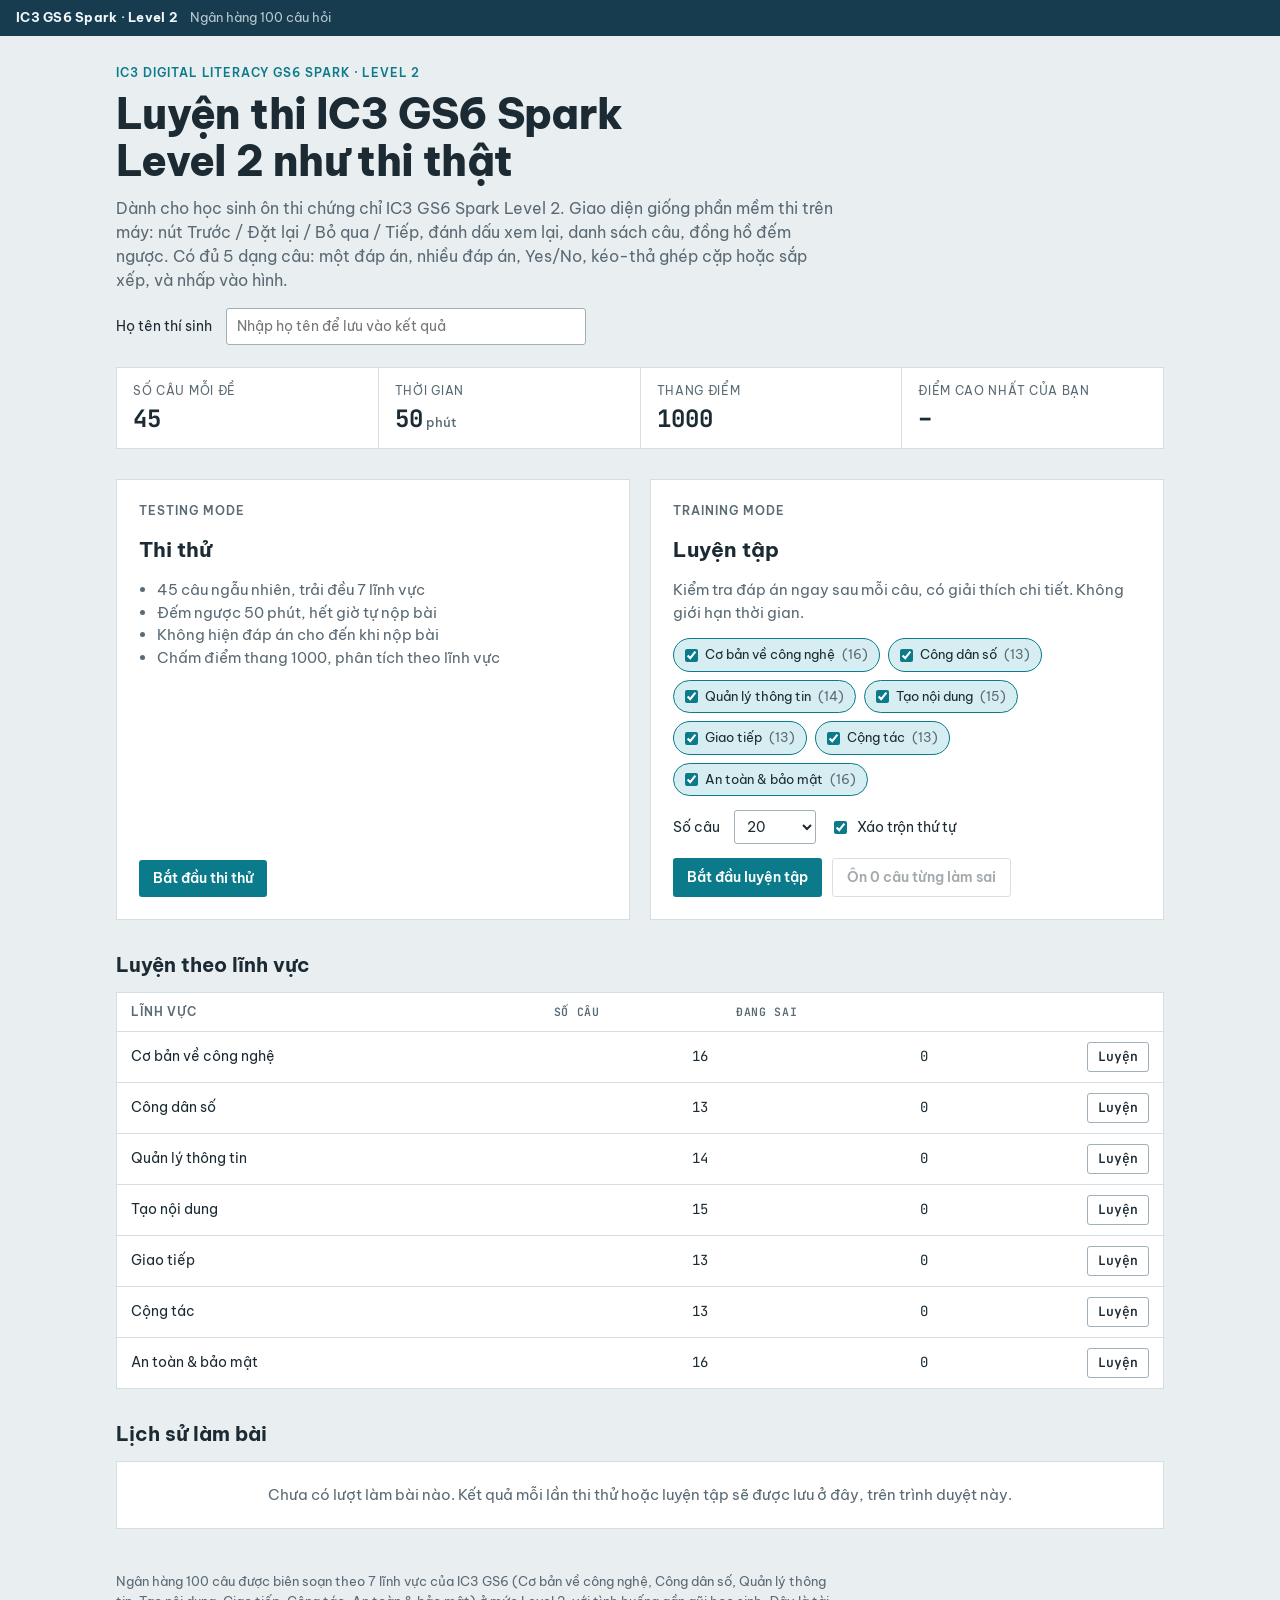
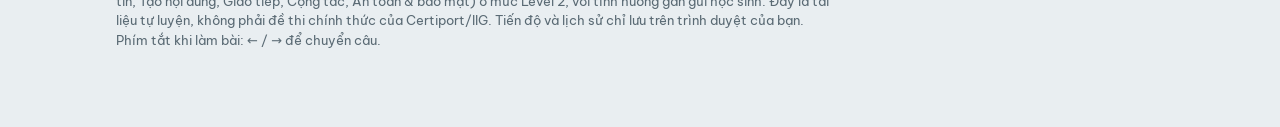
==== commit 74617692: "Switch practice app to IC3 GS6 Spark Level 2 with 100-question bank and light theme Co-Authored-By: " ====
--- a/ic3-gs6-practice/index.html
+++ b/ic3-gs6-practice/index.html
@@ -2,7 +2,7 @@
 <html lang="vi">
 <meta charset="utf-8">
 <meta name="viewport" content="width=device-width, initial-scale=1, viewport-fit=cover">
-<title>Phòng Luyện IC3 GS6</title>
+<title>IC3 GS6 Spark Level 2</title>
 <link rel="preconnect" href="https://fonts.googleapis.com">
 <link rel="preconnect" href="https://fonts.gstatic.com" crossorigin>
 <link rel="stylesheet" href="https://fonts.googleapis.com/css2?family=Be+Vietnam+Pro:wght@400;500;600;700;800&family=JetBrains+Mono:wght@500;700&display=swap">
@@ -17,37 +17,12 @@
   --mute-btn:#68777f; --mute-btn-fg:#ffffff;
   --ok:#1d7f46; --ok-soft:#dbf1e3; --bad:#bf3329; --bad-soft:#f8dfdc; --warn:#b06f12; --warn-soft:#fbedd3;
   --scrim:rgba(14,28,37,.48);
-  --hw-body:#e3e8eb; --hw-edge:#b6c1c7; --hw-metal:#9aa5ad; --hw-port:#22292e; --hw-gold:#c9a24a; --hw-blue:#2f7fd8; --hw-ink:#28343b; --hw-field:#f7f9fa;
+  --hw-body:#e3e8eb; --hw-edge:#b6c1c7; --hw-metal:#9aa5ad; --hw-port:#22292e; --hw-gold:#c9a24a; --hw-blue:#2f7fd8; --hw-ink:#28343b; --hw-field:#f7f9fa; --hw-btn-fg:#ffffff;
   --f-display:"Be Vietnam Pro","Segoe UI",system-ui,sans-serif;
   --f-body:"Be Vietnam Pro","Segoe UI",system-ui,sans-serif;
   --f-mono:"JetBrains Mono",ui-monospace,Consolas,monospace;
   --qs:1;
-}
-@media (prefers-color-scheme: dark){
-  :root:not([data-theme="light"]){
-    --bg:#0e161b; --paper:#152129; --ink:#e2ebef; --muted:#97a8b1; --line:#283842; --line-strong:#475a65;
-    --bar:#0b2532; --bar-fg:#e6f1f5; --bar-icon:#8fd0dc; --bar-line:rgba(255,255,255,.22); --bar-warn:#ffcf70;
-    --accent:#3cb3c3; --accent-fg:#04232a; --accent-soft:#123a41;
-    --chip:#22323b; --chip-hover:#2c3f49; --sel:#3cb3c3; --sel-fg:#04232a;
-    --target:#1e4a5f; --target-fg:#eaf5f9;
-    --mute-btn:#3a4a53; --mute-btn-fg:#e2ebef;
-    --ok:#4cc27e; --ok-soft:#12321f; --bad:#ef6b62; --bad-soft:#3b1815; --warn:#e3a94a; --warn-soft:#3a2a10;
-    --scrim:rgba(0,0,0,.62);
-    --hw-body:#2a363d; --hw-edge:#3d4c55; --hw-metal:#7d8a92; --hw-port:#0a0e11; --hw-gold:#b8933f; --hw-blue:#3b8de6; --hw-ink:#dbe5ea; --hw-field:#1b262c;
-    color-scheme:dark;
-  }
-}
-:root[data-theme="dark"]{
-  --bg:#0e161b; --paper:#152129; --ink:#e2ebef; --muted:#97a8b1; --line:#283842; --line-strong:#475a65;
-  --bar:#0b2532; --bar-fg:#e6f1f5; --bar-icon:#8fd0dc; --bar-line:rgba(255,255,255,.22); --bar-warn:#ffcf70;
-  --accent:#3cb3c3; --accent-fg:#04232a; --accent-soft:#123a41;
-  --chip:#22323b; --chip-hover:#2c3f49; --sel:#3cb3c3; --sel-fg:#04232a;
-  --target:#1e4a5f; --target-fg:#eaf5f9;
-  --mute-btn:#3a4a53; --mute-btn-fg:#e2ebef;
-  --ok:#4cc27e; --ok-soft:#12321f; --bad:#ef6b62; --bad-soft:#3b1815; --warn:#e3a94a; --warn-soft:#3a2a10;
-  --scrim:rgba(0,0,0,.62);
-  --hw-body:#2a363d; --hw-edge:#3d4c55; --hw-metal:#7d8a92; --hw-port:#0a0e11; --hw-gold:#b8933f; --hw-blue:#3b8de6; --hw-ink:#dbe5ea; --hw-field:#1b262c;
-  color-scheme:dark;
+  color-scheme:light;
 }
 *{box-sizing:border-box}
 [hidden]{display:none!important}
@@ -168,6 +143,9 @@
 .hw-fill{fill:var(--hw-ink)}
 .hw-ico{fill:none;stroke:var(--hw-ink);stroke-width:2;stroke-linecap:round;stroke-linejoin:round}
 .hw-text{fill:var(--hw-ink);font-family:var(--f-body);font-size:13px}
+.hw-ibtn{fill:var(--hw-body);stroke:var(--hw-edge)}
+.hw-btn-text{fill:var(--hw-btn-fg);font-family:var(--f-body);font-weight:600;font-size:14px;text-anchor:middle}
+.hw-big{fill:var(--hw-ink);font-family:var(--f-body);font-size:19px;text-anchor:middle}
 .hw-label{fill:var(--bad);font-family:var(--f-body);font-weight:700;font-size:22px;text-anchor:middle}
 
 .note{max-width:820px;margin:0 auto 18px;padding:10px 14px;background:var(--warn-soft);color:var(--ink);border:1px solid var(--warn);font-size:14px}
@@ -292,7 +270,8 @@
 <section id="exam" class="exam" hidden>
   <div class="titlebar">
     <button class="tb-btn" id="bHome" type="button">← Trang chủ</button>
-    <span class="brand">Phòng Luyện IC3 GS6</span>
+    <span class="brand">IC3 GS6 Spark · Level 2</span>
+    <span class="mode" id="candName"></span>
     <span class="mode" id="modeLabel">Thi thử</span>
     <span class="tb-time" id="timer" aria-live="off">50:00</span>
   </div>
@@ -343,249 +322,328 @@
 
 <script>
 /* =====================================================================
-   NGÂN HÀNG CÂU HỎI — IC3 GS6 Level 2 (7 lĩnh vực)
+   NGÂN HÀNG 100 CÂU HỎI — IC3 GS6 Spark Level 2 (7 lĩnh vực GS6)
    Dạng câu: single | multi | yesno | match (ghép cặp / sắp xếp) | hotspot
    Muốn thêm câu: chép một khối {...} cùng dạng và sửa nội dung.
    ===================================================================== */
 const DOMAINS=['Cơ bản về công nghệ','Công dân số','Quản lý thông tin','Tạo nội dung','Giao tiếp','Cộng tác','An toàn & bảo mật'];
-const STEPS4=['Bước 1','Bước 2','Bước 3','Bước 4'];
-
 const BANK=[
-/* ---------- 0. CƠ BẢN VỀ CÔNG NGHỆ ---------- */
+/* ======================= 1. CƠ BẢN VỀ CÔNG NGHỆ (16) ======================= */
 {d:0,t:'match',q:'Ghép mỗi thuật ngữ về hệ điều hành với mô tả phù hợp.',
  items:['Driver','Daemon','Mã nguồn mở (Open Source)','Khởi động (Boot)','Access Token','Firmware'],
- targets:['Phần mềm công khai mã nguồn; bất kỳ ai cũng có thể xem, chỉnh sửa và phân phối lại.','Quá trình bật máy: phần cứng được kiểm tra, hệ điều hành và các trình điều khiển được nạp vào bộ nhớ.','Chương trình nhỏ giúp hệ điều hành giao tiếp và điều khiển một thiết bị phần cứng cụ thể.','Tiến trình chạy ngầm, khởi động cùng hệ thống và cung cấp dịch vụ liên tục để hỗ trợ đa nhiệm.'],
+ targets:['Phần mềm công khai mã nguồn; bất kỳ ai cũng có thể xem, sửa đổi và chia sẻ miễn phí.','Quá trình bật máy: phần cứng được kiểm tra, hệ điều hành và các trình điều khiển được nạp vào bộ nhớ.','Chương trình nhỏ giúp hệ điều hành giao tiếp và điều khiển một thiết bị phần cứng.','Chương trình chạy ngầm, bắt đầu cùng lúc khởi động và hoạt động liên tục để hỗ trợ đa nhiệm.'],
  a:[2,3,0,1],
- e:'Open Source = mã nguồn mở; Boot = khởi động; Driver = trình điều khiển thiết bị; Daemon = tiến trình nền (trên Windows gọi là Service). Access Token là "vé" xác thực một phiên đăng nhập, Firmware là phần mềm nhúng sẵn trong phần cứng, nên không khớp mô tả nào.'},
-{d:0,t:'multi',q:'Máy tính để bàn của bạn chạy chậm khi mở nhiều ứng dụng cùng lúc và mất hơn 2 phút để khởi động. Bạn muốn nâng cấp phần cứng để máy chạy nhanh hơn rõ rệt.\nHai nâng cấp nào hiệu quả nhất?',
+ e:'Open Source = mã nguồn mở; Boot = khởi động; Driver = trình điều khiển thiết bị; Daemon = tiến trình chạy nền. Access Token là "vé" xác nhận bạn đã đăng nhập; Firmware là phần mềm nằm sẵn bên trong phần cứng, nên không khớp mô tả nào.'},
+{d:0,t:'multi',q:'Bạn có một máy tính để bàn và muốn máy chạy nhanh hơn để chơi game mượt hơn. Bạn quyết định nâng cấp phần cứng.\nHai nâng cấp nào giúp máy chạy nhanh hơn?',
  o:['ROM','Ổ cứng HDD dung lượng lớn hơn','Ổ đĩa flash USB','Ổ cứng thể rắn (SSD)','RAM'],a:[3,4],
- e:'RAM là bộ nhớ làm việc: thêm RAM giúp chạy nhiều ứng dụng cùng lúc mượt hơn. SSD đọc/ghi nhanh hơn HDD nhiều lần nên rút ngắn thời gian khởi động và mở phần mềm. ROM không nâng cấp được; USB flash và HDD lớn hơn chỉ tăng dung lượng, không tăng tốc độ.'},
-{d:0,t:'match',img:'ports',q:'Quan sát các cổng kết nối ở cạnh máy tính xách tay. Ghép tên cổng với vị trí tương ứng.',
- items:['VGA','Ethernet (RJ-45)','HDMI','USB 3.0','Jack âm thanh 3.5 mm','DisplayPort','Thunderbolt'],
+ e:'RAM là bộ nhớ làm việc: càng nhiều RAM, máy càng chạy được nhiều chương trình cùng lúc mà không giật. SSD đọc/ghi nhanh hơn HDD rất nhiều nên game và máy khởi động nhanh hơn. ROM không nâng cấp được; USB và HDD lớn hơn chỉ thêm chỗ chứa, không tăng tốc.'},
+{d:0,t:'match',img:'ports',q:'Quan sát hình ảnh để xác định các loại cổng kết nối. Ghép tên với cổng kết nối tương ứng.',
+ items:['VGA (chỉ hình ảnh)','Ethernet','HDMI','USB','Âm thanh (chỉ âm thanh)','DisplayPort'],
  targets:['Cổng A','Cổng B','Cổng C','Cổng D','Cổng E'],a:[0,1,2,3,4],
- e:'A – VGA: hình thang, 15 chân, chỉ truyền hình ảnh analog. B – Ethernet RJ-45: mạng có dây, có khấc giữ đầu cáp. C – HDMI: truyền cả hình ảnh và âm thanh số. D – USB 3.0: nhận biết bằng lõi nhựa màu xanh. E – Jack 3.5 mm: chỉ âm thanh (tai nghe/micro).'},
-{d:0,t:'match',order:true,q:'Sắp xếp các đơn vị lưu trữ dữ liệu theo thứ tự từ NHỎ đến LỚN.',
+ e:'A – VGA: hình thang có 15 lỗ chân, chỉ truyền hình ảnh. B – Ethernet: cắm dây mạng. C – HDMI: truyền cả hình ảnh và âm thanh. D – USB: cắm chuột, bàn phím, USB (lõi xanh là USB 3.0). E – Jack tròn 3.5 mm: chỉ âm thanh (tai nghe, micro).'},
+{d:0,t:'match',order:true,q:'Sắp xếp các đơn vị lưu trữ theo thứ tự từ NHỎ đến LỚN.',
  items:['Kilobyte (KB)','Megabyte (MB)','Gigabyte (GB)','Terabyte (TB)'],targets:['1 – Nhỏ nhất','2','3','4 – Lớn nhất'],a:[0,1,2,3],
- e:'1 KB ≈ 1.024 byte; 1 MB ≈ 1.024 KB; 1 GB ≈ 1.024 MB; 1 TB ≈ 1.024 GB.'},
-{d:0,t:'yesno',q:'Đối với mỗi phát biểu về điện toán đám mây (cloud computing), hãy chọn Yes nếu đúng hoặc No nếu sai.',
- rows:['Dữ liệu lưu trên đám mây có thể truy cập từ nhiều thiết bị có kết nối Internet.','Các ứng dụng như Google Docs, Microsoft 365 bản web chạy trên trình duyệt mà không cần cài đặt.','Lưu trữ đám mây hoạt động hoàn toàn không cần Internet.','Nhà cung cấp dịch vụ đám mây chịu trách nhiệm vận hành và bảo trì máy chủ thay người dùng.'],a:[1,1,0,1],
- e:'Đám mây = tài nguyên (lưu trữ, phần mềm, máy chủ) đặt ở trung tâm dữ liệu của nhà cung cấp, truy cập qua Internet. Không có Internet thì chỉ dùng được bản đã đồng bộ ngoại tuyến (nếu có), không phải "hoàn toàn không cần Internet".'},
-{d:0,t:'single',q:'Bạn vừa kết nối một máy in mới qua cổng USB nhưng máy tính không in được và hiển thị "Thiết bị không xác định". Bạn nên làm gì trước tiên?',
- o:['Cài đặt lại hệ điều hành','Cài đặt hoặc cập nhật driver (trình điều khiển) của máy in','Thay cáp mạng Ethernet','Nâng cấp thêm RAM'],a:1,
- e:'Hệ điều hành cần driver để nhận diện và điều khiển thiết bị. Thông báo "Thiết bị không xác định" gần như luôn là thiếu hoặc lỗi driver. Tải driver từ trang của hãng hoặc dùng Windows Update.'},
-{d:0,t:'multi',q:'Thiết bị nào sau đây là thiết bị đầu vào (input device)?',
- o:['Bàn phím','Máy in','Máy quét (scanner)','Loa','Màn hình không cảm ứng'],a:[0,2],
- e:'Thiết bị đầu vào đưa dữ liệu VÀO máy tính: bàn phím, chuột, máy quét, micro, webcam. Máy in, loa, màn hình thường là thiết bị đầu ra. (Màn hình cảm ứng vừa là đầu vào vừa là đầu ra.)'},
-{d:0,t:'single',q:'Phần mềm nào sau đây là hệ điều hành dành cho thiết bị di động?',
- o:['Microsoft Excel','Google Chrome','Android','Intel Core i5'],a:2,
- e:'Android (Google) và iOS (Apple) là hai hệ điều hành di động phổ biến nhất. Excel là ứng dụng bảng tính, Chrome là trình duyệt, Intel Core i5 là bộ vi xử lý (phần cứng).'},
-{d:0,t:'yesno',q:'Đối với mỗi phát biểu về cập nhật phần mềm, hãy chọn Yes nếu đúng hoặc No nếu sai.',
- rows:['Bản cập nhật phần mềm thường vá các lỗ hổng bảo mật đã bị phát hiện.','Cập nhật hệ điều hành luôn xóa toàn bộ dữ liệu cá nhân.','Nên bật cập nhật tự động cho hệ điều hành và trình duyệt.','Phần mềm đã ngừng hỗ trợ (end of support) vẫn được vá lỗi định kỳ.'],a:[1,0,1,0],
- e:'Cập nhật = vá lỗi + vá bảo mật + tính năng mới; dữ liệu cá nhân được giữ nguyên. Phần mềm hết hỗ trợ (ví dụ Windows 7) không còn nhận bản vá, nên rất dễ bị tấn công.'},
-{d:0,t:'hotspot',svg:'taskbar',q:'Laptop của bạn chưa kết nối mạng. Hãy nhấp vào biểu tượng trên thanh tác vụ (taskbar) để mở danh sách mạng Wi-Fi.',a:5,
- e:'Biểu tượng Wi-Fi (các vòng cung) nằm ở khu vực thông báo góc phải taskbar, cạnh biểu tượng âm lượng và pin. Nhấp vào đó để chọn mạng và nhập mật khẩu.'},
-{d:0,t:'single',q:'Trên Windows 10/11, tổ hợp phím nào mở công cụ chụp một vùng màn hình (Snipping Tool)?',
+ e:'KB < MB < GB < TB. Mỗi đơn vị lớn gấp khoảng 1.024 lần đơn vị liền trước. Một bức ảnh điện thoại khoảng vài MB; một bộ phim khoảng vài GB.'},
+{d:0,t:'single',q:'Bạn muốn kết nối tai nghe không dây với điện thoại để nghe nhạc. Bạn cần bật công nghệ nào?',
+ o:['Bluetooth','Ethernet','HDMI','Chế độ máy bay'],a:0,
+ e:'Bluetooth kết nối không dây ở khoảng cách ngắn (khoảng 10 m) cho tai nghe, loa, chuột, bàn phím. Ethernet và HDMI là kết nối có dây; chế độ máy bay sẽ tắt các kết nối không dây.'},
+{d:0,t:'yesno',q:'Với mỗi phát biểu về điện toán đám mây (cloud), hãy chọn Yes nếu đúng hoặc No nếu sai.',
+ rows:['Tệp lưu trên đám mây có thể mở từ nhiều thiết bị có Internet.','Google Docs và Word bản web chạy trên trình duyệt, không cần cài đặt.','Lưu trữ đám mây hoạt động hoàn toàn không cần Internet.','OneDrive, Google Drive và iCloud là các dịch vụ lưu trữ đám mây.'],a:[1,1,0,1],
+ e:'Đám mây là máy chủ của nhà cung cấp, bạn truy cập qua Internet. Không có Internet thì chỉ mở được những tệp đã tải sẵn về máy.'},
+{d:0,t:'single',q:'Bạn cắm máy in mới vào máy tính bằng cáp USB nhưng máy tính báo "Không nhận ra thiết bị". Bạn nên làm gì trước tiên?',
+ o:['Cài đặt lại hệ điều hành','Cài đặt driver (trình điều khiển) của máy in','Thay cáp mạng','Mua thêm RAM'],a:1,
+ e:'Máy tính cần driver để "hiểu" và điều khiển thiết bị. Tải driver từ trang web của hãng máy in hoặc dùng Windows Update.'},
+{d:0,t:'multi',q:'Thiết bị nào sau đây là thiết bị đầu vào (đưa thông tin VÀO máy tính)?',
+ o:['Bàn phím','Máy in','Micro','Loa','Màn hình thường (không cảm ứng)'],a:[0,2],
+ e:'Thiết bị đầu vào: bàn phím, chuột, micro, webcam, máy quét. Thiết bị đầu ra: máy in, loa, màn hình. Màn hình cảm ứng vừa là đầu vào vừa là đầu ra.'},
+{d:0,t:'hotspot',svg:'taskbar',q:'Laptop của bạn chưa vào được mạng. Nhấp vào biểu tượng trên thanh tác vụ (taskbar) để xem danh sách mạng Wi-Fi.',a:5,
+ e:'Biểu tượng Wi-Fi (các vòng cung) nằm ở góc phải taskbar, cạnh biểu tượng loa và pin.'},
+{d:0,t:'single',q:'Trên Windows, tổ hợp phím nào mở công cụ chụp một vùng màn hình?',
  o:['Ctrl + Alt + Delete','Windows + Shift + S','Alt + F4','Windows + L'],a:1,
- e:'Windows + Shift + S mở công cụ chụp vùng màn hình. Ctrl + Alt + Delete mở màn hình bảo mật, Alt + F4 đóng cửa sổ, Windows + L khóa máy.'},
-{d:0,t:'match',q:'Ghép mỗi phím tắt với chức năng tương ứng.',
- items:['Ctrl + C','Ctrl + V','Ctrl + Z','Ctrl + S','Ctrl + X','Ctrl + A'],targets:['Sao chép (Copy)','Dán (Paste)','Hoàn tác (Undo)','Lưu tệp (Save)'],a:[0,1,2,3],
- e:'Ctrl + C sao chép, Ctrl + V dán, Ctrl + Z hoàn tác, Ctrl + S lưu. Ctrl + X là cắt (Cut), Ctrl + A là chọn tất cả.'},
-{d:0,t:'single',q:'Một trang web đã cập nhật nội dung mới nhưng trình duyệt của bạn vẫn hiển thị nội dung cũ. Bạn nên làm gì?',
- o:['Cài đặt lại hệ điều hành','Xóa bộ nhớ đệm (cache) của trình duyệt rồi tải lại trang','Đổi hình nền máy tính','Tắt tường lửa'],a:1,
- e:'Trình duyệt lưu bản sao trang (cache) để tải nhanh hơn. Khi nội dung cũ vẫn hiện, xóa cache hoặc nhấn Ctrl + F5 để tải lại hoàn toàn.'},
-{d:0,t:'yesno',q:'Đối với mỗi phát biểu về trình duyệt web, hãy chọn Yes nếu đúng hoặc No nếu sai.',
- rows:['Google Chrome, Microsoft Edge và Mozilla Firefox là các trình duyệt web.','Google Search là một trình duyệt web.','Trình duyệt dùng địa chỉ URL để truy cập trang web, hình ảnh và video.','Không có trình duyệt thì máy tính không thể kết nối Internet.'],a:[1,0,1,0],
- e:'Trình duyệt là phần mềm hiển thị nội dung web. Google Search là công cụ tìm kiếm (một website), không phải trình duyệt. Kết nối Internet do card mạng và hệ điều hành đảm nhận; email, ứng dụng, cập nhật vẫn dùng Internet mà không cần trình duyệt.'},
-{d:0,t:'single',q:'Khi bạn gõ một tên miền vào thanh địa chỉ, hệ thống nào chuyển tên miền đó thành địa chỉ IP của máy chủ?',
- o:['DHCP','DNS','HTTP','VPN'],a:1,
- e:'DNS (Domain Name System) là "danh bạ" của Internet, chuyển tên miền dễ nhớ thành địa chỉ IP. DHCP cấp IP cho thiết bị trong mạng, HTTP là giao thức truyền trang web, VPN là mạng riêng ảo.'},
-{d:0,t:'hotspot',svg:'browser',q:'Trang web bị tải lỗi giữa chừng. Hãy nhấp vào nút để tải lại trang.',a:2,
- e:'Nút tải lại (mũi tên vòng tròn) nằm cạnh nút Quay lại/Tiến tới. Phím tắt: F5 hoặc Ctrl + R.'},
-
-/* ---------- 1. CÔNG DÂN SỐ ---------- */
-{d:1,t:'single',q:'Bạn tìm được một bức ảnh gắn giấy phép Creative Commons BY-NC. Bạn được phép sử dụng ảnh này như thế nào?',
- o:['Dùng cho mọi mục đích, không cần ghi nguồn','Dùng cho mục đích phi thương mại và phải ghi công tác giả','Chỉ được xem, không được tải về','In lên sản phẩm để bán, miễn là ghi tên tác giả'],a:1,
- e:'BY = phải ghi công tác giả (Attribution); NC = phi thương mại (Non-Commercial). In lên sản phẩm để bán là mục đích thương mại nên vi phạm giấy phép.'},
-{d:1,t:'yesno',q:'Đối với mỗi phát biểu về bản quyền, hãy chọn Yes nếu đúng hoặc No nếu sai.',
- rows:['Hình ảnh tìm thấy trên Google đều được tự do sử dụng vì đã công khai trên mạng.','Ghi nguồn tác giả không thay thế cho việc xin phép khi tác phẩm còn được bảo hộ bản quyền.','Tác phẩm thuộc phạm vi công cộng (Public Domain) có thể dùng mà không cần xin phép.','Sao chép phần mềm có bản quyền để bán lại là vi phạm pháp luật.'],a:[0,1,1,1],
- e:'"Công khai trên mạng" không có nghĩa là "miễn phí sử dụng". Tác phẩm vẫn được bảo hộ trừ khi tác giả cấp phép (ví dụ Creative Commons) hoặc đã thuộc Public Domain.'},
-{d:1,t:'multi',q:'Ba hành vi nào thể hiện một công dân số có trách nhiệm?',
- o:['Kiểm chứng thông tin từ nguồn đáng tin trước khi chia sẻ','Đăng ảnh bạn bè lên mạng xã hội mà không hỏi ý kiến','Tôn trọng quan điểm khác biệt khi tranh luận trực tuyến','Bảo vệ thông tin cá nhân của mình và của người khác','Chia sẻ ngay tin "nóng" để mọi người biết sớm'],a:[0,2,3],
- e:'Công dân số có trách nhiệm: kiểm chứng trước khi chia sẻ, tôn trọng người khác, bảo vệ quyền riêng tư. Đăng ảnh người khác khi chưa xin phép và lan truyền tin chưa kiểm chứng đều có thể gây hại.'},
-{d:1,t:'single',q:'Thuật ngữ "dấu chân số" (digital footprint) chỉ điều gì?',
- o:['Dấu vân tay dùng để mở khóa điện thoại','Toàn bộ dấu vết dữ liệu bạn để lại khi hoạt động trực tuyến: bài đăng, bình luận, lịch sử tìm kiếm, ảnh...','Số bước chân do ứng dụng sức khỏe ghi nhận','Dung lượng ổ cứng mà hệ điều hành chiếm dụng'],a:1,
- e:'Dấu chân số tồn tại lâu dài và có thể được nhà tuyển dụng, đối tác tra cứu. Hãy cân nhắc trước khi đăng bất cứ điều gì.'},
-{d:1,t:'single',q:'Một bạn cùng lớp liên tục gửi tin nhắn xúc phạm bạn qua mạng xã hội. Cách xử lý phù hợp nhất là gì?',
- o:['Trả lời bằng lời lẽ tương tự','Xóa hết tin nhắn để quên đi','Không phản hồi, chụp màn hình lưu bằng chứng, chặn và báo cáo với nền tảng hoặc người có trách nhiệm','Đăng công khai thông tin cá nhân của người đó'],a:2,
- e:'Với bắt nạt trực tuyến (cyberbullying): không trả đũa, lưu bằng chứng, chặn, báo cáo cho nền tảng và người có thẩm quyền (giáo viên, phụ huynh, quản lý). Xóa tin nhắn làm mất bằng chứng.'},
-{d:1,t:'match',q:'Ghép mỗi khái niệm về quyền sử dụng tác phẩm với mô tả phù hợp.',
+ e:'Windows + Shift + S: chụp vùng màn hình. Ctrl + Alt + Delete: màn hình bảo mật. Alt + F4: đóng cửa sổ. Windows + L: khóa máy.'},
+{d:0,t:'single',q:'Thứ Sáu tuần sau lớp bạn kiểm tra Toán. Bạn muốn điện thoại tự nhắc trước 1 ngày. Cách tốt nhất là gì?',
+ o:['Ghi vào giấy nhớ dán lên bàn','Tạo sự kiện trong ứng dụng Lịch (Calendar) và đặt lời nhắc trước 1 ngày','Chụp màn hình thời khóa biểu','Đặt hình nền điện thoại là chữ "Kiểm tra Toán"'],a:1,
+ e:'Lịch số (Google Calendar, Outlook, Lịch trên điện thoại) cho phép tạo sự kiện, đặt lời nhắc (reminder), lặp lại hằng tuần và chia sẻ cho người khác.'},
+{d:0,t:'single',q:'Một ứng dụng trên máy tính bị "treo", không bấm được gì. Bạn nên làm gì?',
+ o:['Rút điện máy tính ngay lập tức','Mở Task Manager (Ctrl + Shift + Esc), chọn ứng dụng đó rồi bấm End task','Xóa ứng dụng khỏi máy','Đợi đến ngày mai'],a:1,
+ e:'Task Manager cho phép đóng riêng ứng dụng bị treo mà không ảnh hưởng chương trình khác. Rút điện đột ngột có thể làm mất dữ liệu chưa lưu.'},
+{d:0,t:'yesno',q:'Với mỗi phát biểu về trình duyệt web, hãy chọn Yes nếu đúng hoặc No nếu sai.',
+ rows:['Trình duyệt web chính là Internet.','Trình duyệt web là công cụ tìm kiếm (search engine).','Trình duyệt web là ứng dụng lấy và hiển thị thông tin từ World Wide Web.','Trình duyệt dùng URL để mở trang web, hình ảnh và video.'],a:[0,0,1,1],
+ e:'Trình duyệt (Chrome, Edge, Firefox, Safari) là phần mềm. Internet là mạng lưới kết nối toàn cầu. Google, Bing là công cụ tìm kiếm, tức là các trang web chạy bên trong trình duyệt.'},
+{d:0,t:'single',q:'Bạn muốn cập nhật các ứng dụng trên điện thoại Android lên phiên bản mới nhất. Bạn vào đâu?',
+ o:['Ứng dụng Máy ảnh','Cửa hàng Google Play','Ứng dụng Danh bạ','Cài đặt hình nền'],a:1,
+ e:'Ứng dụng trên Android được cập nhật qua Google Play; trên iPhone/iPad qua App Store. Nên bật cập nhật tự động để nhận bản vá bảo mật.'},
+{d:0,t:'hotspot',svg:'browser',q:'Trang web bị tải lỗi giữa chừng. Nhấp vào nút để tải lại trang.',a:2,
+ e:'Nút tải lại (mũi tên vòng tròn) nằm cạnh nút Quay lại và Tiến tới. Phím tắt: F5.'},
+{d:0,t:'single',q:'Khi bật Chế độ máy bay (Airplane mode) trên điện thoại, điều gì xảy ra?',
+ o:['Điện thoại tắt nguồn','Các kết nối không dây (mạng di động, Wi-Fi, Bluetooth) bị tắt','Tất cả ứng dụng bị xóa','Pin được sạc nhanh hơn gấp đôi'],a:1,
+ e:'Chế độ máy bay tắt sóng điện thoại và kết nối không dây. Bạn vẫn dùng được ứng dụng ngoại tuyến (ảnh, nhạc đã tải). Có thể bật lại riêng Wi-Fi/Bluetooth nếu cần.'},
+
+/* ======================= 2. CÔNG DÂN SỐ (13) ======================= */
+{d:1,t:'single',q:'Bạn tìm thấy một bức ảnh có giấy phép Creative Commons BY-NC. Bạn được dùng ảnh này như thế nào?',
+ o:['Dùng cho mọi mục đích, không cần ghi tên tác giả','Dùng cho bài tập ở trường (không bán) và ghi tên tác giả','Chỉ được xem, không được tải về','In lên áo để bán, miễn là ghi tên tác giả'],a:1,
+ e:'BY = phải ghi tên tác giả; NC = không dùng để kiếm tiền. Bài tập ở trường là phi thương mại nên được dùng, nhưng phải ghi nguồn.'},
+{d:1,t:'yesno',q:'Với mỗi phát biểu về bản quyền, hãy chọn Yes nếu đúng hoặc No nếu sai.',
+ rows:['Ảnh tìm thấy trên Google đều được tự do sử dụng.','Bài hát, phim, truyện tranh đều có thể được bảo vệ bản quyền.','Tác phẩm thuộc phạm vi công cộng (Public Domain) được dùng mà không cần xin phép.','Ghi tên tác giả luôn đủ để dùng bất kỳ tác phẩm nào.'],a:[0,1,1,0],
+ e:'Có trên mạng không có nghĩa là miễn phí. Với tác phẩm còn bản quyền, cần giấy phép (như Creative Commons) hoặc xin phép tác giả; ghi tên thôi là chưa đủ.'},
+{d:1,t:'multi',q:'Ba hành vi nào thể hiện một công dân số tốt?',
+ o:['Kiểm tra thông tin trước khi chia sẻ','Đăng ảnh bạn bè mà không hỏi ý kiến','Lịch sự, tôn trọng khi bình luận','Giữ bí mật mật khẩu và thông tin cá nhân của người khác','Chia sẻ ngay tin giật gân để mọi người biết'],a:[0,2,3],
+ e:'Công dân số tốt: kiểm chứng trước khi chia sẻ, cư xử lịch sự, tôn trọng quyền riêng tư của mình và người khác.'},
+{d:1,t:'single',q:'"Dấu chân số" (digital footprint) là gì?',
+ o:['Dấu vân tay dùng để mở khóa điện thoại','Tất cả dấu vết bạn để lại trên mạng: bài đăng, bình luận, ảnh, lịch sử tìm kiếm','Số bước chân ứng dụng sức khỏe đếm được','Dung lượng còn trống trên ổ cứng'],a:1,
+ e:'Dấu chân số có thể tồn tại rất lâu và người khác có thể tìm thấy. Hãy suy nghĩ kỹ trước khi đăng.'},
+{d:1,t:'single',q:'Một bạn liên tục nhắn tin chế giễu bạn trên mạng xã hội. Bạn nên làm gì?',
+ o:['Nhắn lại những lời tương tự','Xóa hết tin nhắn để quên đi','Không trả lời, chụp màn hình làm bằng chứng, chặn và báo cho thầy cô hoặc bố mẹ','Đăng ảnh của bạn đó lên mạng để trả đũa'],a:2,
+ e:'Khi bị bắt nạt trên mạng: không đáp trả, lưu bằng chứng, chặn, báo cáo cho nền tảng và người lớn tin cậy. Xóa tin nhắn sẽ làm mất bằng chứng.'},
+{d:1,t:'match',q:'Ghép mỗi khái niệm với mô tả phù hợp.',
  items:['Bản quyền (Copyright ©)','Phạm vi công cộng (Public Domain)','Creative Commons','Sử dụng hợp lý (Fair Use)','Nhãn hiệu (Trademark ™)'],
- targets:['Tác giả giữ toàn quyền; người khác phải xin phép mới được sử dụng.','Tác phẩm đã hết thời hạn bảo hộ hoặc được từ bỏ quyền; ai cũng được dùng tự do.','Tác giả cho phép sử dụng theo các điều kiện công bố sẵn (ghi công, phi thương mại...).','Trích dẫn một phần nhỏ cho mục đích giáo dục, bình luận, tin tức mà không cần xin phép.'],a:[0,1,2,3],
- e:'Trademark bảo hộ tên, logo thương hiệu, không phải quyền sử dụng tác phẩm nói chung, nên là đáp án nhiễu.'},
-{d:1,t:'yesno',q:'Đối với mỗi phát biểu về quy tắc ứng xử trên mạng (netiquette), hãy chọn Yes nếu đúng hoặc No nếu sai.',
- rows:['Viết TOÀN BỘ BẰNG CHỮ IN HOA thường bị hiểu là đang la hét.','Trong nhóm chat công việc, nên chuyển tiếp tin đồn chưa kiểm chứng để mọi người cảnh giác.','Trước khi đăng ảnh có người khác, nên xin phép họ.','Bình luận ẩn danh thì không cần tuân thủ quy tắc ứng xử.'],a:[1,0,1,0],
- e:'Netiquette áp dụng cho mọi hình thức giao tiếp trực tuyến, kể cả khi ẩn danh. Tin đồn chưa kiểm chứng gây nhiễu thông tin và có thể gây hại.'},
-{d:1,t:'single',q:'Bạn đăng hình ảnh lên website của lớp. Việc nào giúp người khiếm thị dùng trình đọc màn hình hiểu được nội dung ảnh?',
- o:['Tăng độ phân giải ảnh','Thêm văn bản thay thế (Alt Text) mô tả nội dung ảnh','Đổi định dạng ảnh sang GIF','Đặt ảnh làm hình nền trang'],a:1,
- e:'Alt Text được trình đọc màn hình đọc to lên, là yêu cầu cơ bản về khả năng tiếp cận (accessibility). Word, PowerPoint, Facebook... đều có ô nhập Alt Text.'},
-
-/* ---------- 2. QUẢN LÝ THÔNG TIN ---------- */
-{d:2,t:'single',q:'Bạn muốn Google chỉ trả về các trang chứa CHÍNH XÁC cụm từ kỹ năng số cơ bản. Bạn nên nhập từ khóa như thế nào?',
- o:['kỹ năng số cơ bản','"kỹ năng số cơ bản"','kỹ năng + số + cơ bản','#kỹ năng số cơ bản'],a:1,
- e:'Đặt cụm từ trong ngoặc kép để tìm chính xác cụm từ theo đúng thứ tự.'},
-{d:2,t:'match',q:'Ghép mỗi toán tử tìm kiếm với công dụng của nó.',
+ targets:['Tác giả giữ mọi quyền; muốn dùng phải xin phép.','Tác phẩm hết thời hạn bảo hộ; ai cũng dùng được tự do.','Tác giả cho phép dùng theo điều kiện ghi sẵn (ghi tên, không bán...).','Trích một phần nhỏ cho học tập, bình luận mà không cần xin phép.'],a:[0,1,2,3],
+ e:'Nhãn hiệu (Trademark) bảo vệ tên và logo của thương hiệu, không phải quyền sử dụng tác phẩm, nên là đáp án nhiễu.'},
+{d:1,t:'yesno',q:'Với mỗi phát biểu về cách cư xử trên mạng (netiquette), hãy chọn Yes nếu đúng hoặc No nếu sai.',
+ rows:['VIẾT TOÀN CHỮ IN HOA thường bị hiểu là đang hét.','Nên chuyển tiếp tin đồn chưa rõ thật giả vào nhóm lớp.','Nên hỏi ý kiến trước khi đăng ảnh có mặt người khác.','Bình luận ẩn danh thì không cần lịch sự.'],a:[1,0,1,0],
+ e:'Quy tắc ứng xử áp dụng cho mọi nơi trên mạng, kể cả khi ẩn danh. Tin đồn chưa kiểm chứng có thể làm tổn thương người khác.'},
+{d:1,t:'single',q:'Bạn đăng ảnh lên trang web của lớp. Việc nào giúp người khiếm thị dùng trình đọc màn hình hiểu nội dung ảnh?',
+ o:['Tăng độ sáng ảnh','Thêm văn bản thay thế (Alt Text) mô tả ảnh','Đổi ảnh sang định dạng GIF','Đặt ảnh làm hình nền'],a:1,
+ e:'Trình đọc màn hình sẽ đọc to phần Alt Text. Word, PowerPoint và mạng xã hội đều có ô nhập Alt Text cho ảnh.'},
+{d:1,t:'single',q:'Bạn học online và chơi game nhiều giờ liền nên bị mỏi mắt. Thói quen nào giúp bảo vệ mắt?',
+ o:['Tăng độ sáng màn hình tối đa','Quy tắc 20-20-20: cứ 20 phút, nhìn xa khoảng 6 mét trong 20 giây','Ngồi thật gần màn hình','Dùng thiết bị trong phòng tối'],a:1,
+ e:'Quy tắc 20-20-20 giúp mắt nghỉ. Ngoài ra nên ngồi cách màn hình 50–70 cm, đủ ánh sáng và đứng dậy vận động sau mỗi giờ.'},
+{d:1,t:'multi',q:'Hai cách nào giúp bạn tự kiểm soát thời gian dùng thiết bị số?',
+ o:['Dùng tính năng Screen Time / Digital Wellbeing để đặt giới hạn thời gian','Bật chế độ Không làm phiền khi học bài','Mang điện thoại lên giường để lướt trước khi ngủ','Bật thông báo của mọi ứng dụng','Chơi game liên tục cho đến khi hết pin'],a:[0,1],
+ e:'Screen Time (iPhone) và Digital Wellbeing (Android) cho biết bạn dùng ứng dụng bao lâu và cho phép đặt giới hạn. Chế độ Không làm phiền giúp tập trung.'},
+{d:1,t:'single',q:'Bạn làm video giới thiệu trường để đăng lên YouTube. Bạn nên chọn nhạc nền như thế nào?',
+ o:['Dùng bài hát nổi tiếng đang thịnh hành','Dùng nhạc miễn phí bản quyền, ví dụ từ Thư viện âm thanh của YouTube','Tải nhạc từ một trang web bất kỳ','Thu âm lại bài hát nổi tiếng từ loa'],a:1,
+ e:'Dùng nhạc có bản quyền mà không xin phép có thể khiến video bị gỡ hoặc tắt tiếng. Thư viện âm thanh YouTube cung cấp nhạc được phép sử dụng.'},
+{d:1,t:'single',q:'Hành động nào sau đây là đạo văn (plagiarism)?',
+ o:['Trích một câu trong sách và ghi rõ tên sách, tác giả','Chép nguyên bài viết trên mạng rồi nộp như bài của mình','Đọc nhiều nguồn rồi tự viết lại theo ý hiểu và ghi nguồn','Hỏi thầy cô cách trích dẫn'],a:1,
+ e:'Đạo văn là lấy ý tưởng hoặc câu chữ của người khác mà nhận là của mình. Luôn ghi nguồn khi dùng thông tin của người khác.'},
+{d:1,t:'match',q:'Ghép mỗi tính năng hỗ trợ tiếp cận (accessibility) với người dùng được hỗ trợ.',
+ items:['Trình đọc màn hình (Narrator)','Phụ đề (Captions)','Kính lúp (Magnifier)','Nhập liệu bằng giọng nói','Chế độ máy bay'],
+ targets:['Người khiếm thị: nghe máy tính đọc nội dung trên màn hình','Người khiếm thính: đọc lời thoại khi xem video','Người nhìn kém: phóng to một phần màn hình','Người khó dùng bàn phím: nói để máy tính gõ chữ'],a:[0,1,2,3],
+ e:'Windows: Settings > Accessibility. Chế độ máy bay không phải tính năng hỗ trợ tiếp cận.'},
+
+/* ======================= 3. QUẢN LÝ THÔNG TIN (14) ======================= */
+{d:2,t:'single',q:'Bạn muốn Google chỉ tìm các trang có CHÍNH XÁC cụm từ hệ mặt trời. Bạn gõ từ khóa thế nào?',
+ o:['hệ mặt trời','"hệ mặt trời"','hệ + mặt + trời','#hệ mặt trời'],a:1,
+ e:'Đặt cụm từ trong dấu ngoặc kép để tìm chính xác cụm từ đó theo đúng thứ tự.'},
+{d:2,t:'match',q:'Ghép mỗi cách tìm kiếm với công dụng của nó.',
  items:['"..." (ngoặc kép)','- (dấu trừ)','site:','filetype:','OR','* (dấu sao)'],
- targets:['Tìm chính xác cả cụm từ','Loại bỏ kết quả chứa từ đứng ngay sau','Chỉ tìm trong một website hoặc tên miền','Chỉ tìm tệp theo định dạng (pdf, docx...)'],a:[0,1,2,3],
- e:'Ví dụ: "an toàn thông tin" site:gov.vn filetype:pdf -tuyển dụng. OR tìm một trong hai từ, * là ký tự đại diện cho từ bất kỳ.'},
-{d:2,t:'multi',q:'Bạn đang tìm tài liệu cho bài thuyết trình. Ba tiêu chí nào giúp đánh giá độ tin cậy của một trang web?',
- o:['Tác giả hoặc tổ chức rõ ràng, có chuyên môn','Trang có nhiều quảng cáo và cửa sổ bật lên','Thông tin được cập nhật gần đây, có ngày đăng','Có trích dẫn nguồn và có thể đối chiếu với nguồn khác','Trang xuất hiện đầu tiên trong kết quả tìm kiếm'],a:[0,2,3],
- e:'Tiêu chí đánh giá nguồn: Tác giả – Tính cập nhật – Bằng chứng/trích dẫn – Mục đích. Vị trí trên Google phụ thuộc SEO và quảng cáo, không chứng minh độ chính xác.'},
-{d:2,t:'single',q:'Bạn cần thông tin chính thống về quy định pháp luật. Trang web có tên miền nào sau đây nhiều khả năng thuộc cơ quan nhà nước Việt Nam?',
- o:['.com.vn','.gov.vn','.net','.info'],a:1,
- e:'.gov.vn dành cho cơ quan nhà nước; .edu.vn cho cơ sở giáo dục; .com.vn cho doanh nghiệp. .net và .info ai cũng đăng ký được.'},
-{d:2,t:'yesno',q:'Đối với mỗi phát biểu về quản lý tệp, hãy chọn Yes nếu đúng hoặc No nếu sai.',
- rows:['Tệp có phần mở rộng .docx được tạo bởi Microsoft Word.','Tệp đã xóa vào Thùng rác (Recycle Bin) có thể khôi phục khi chưa dọn thùng rác.','Nén tệp thành .zip giúp giảm dung lượng và gom nhiều tệp thành một.','Đổi tên tệp bao-cao.docx thành bao-cao.pdf sẽ chuyển tệp sang định dạng PDF.'],a:[1,1,1,0],
- e:'Đổi phần mở rộng không chuyển đổi định dạng, chỉ làm tệp không mở được. Muốn có PDF, dùng File > Save As / Export > PDF.'},
-{d:2,t:'match',order:true,q:'Sắp xếp các bước của quy trình tìm kiếm và sử dụng thông tin trực tuyến theo đúng thứ tự.',
- items:['Xác định câu hỏi / nhu cầu thông tin','Chọn từ khóa và công cụ tìm kiếm phù hợp','Đánh giá độ tin cậy của các nguồn','Tổng hợp thông tin và trích dẫn nguồn'],targets:STEPS4,a:[0,1,2,3],
- e:'Xác định nhu cầu → tìm kiếm → đánh giá → sử dụng và trích dẫn. Bỏ bước đánh giá là nguyên nhân phổ biến dẫn đến dùng thông tin sai.'},
-{d:2,t:'single',q:'Cookie trên trình duyệt web là gì?',
- o:['Một loại virus làm chậm máy','Tệp dữ liệu nhỏ do website lưu trên máy để ghi nhớ đăng nhập, giỏ hàng, tùy chọn','Phần mềm chặn quảng cáo','Bản sao lưu toàn bộ trang web'],a:1,
- e:'Cookie giúp website "nhớ" bạn. Cookie bên thứ ba có thể dùng để theo dõi quảng cáo, vì vậy nên xem lại cài đặt quyền riêng tư và xóa cookie khi dùng máy công cộng.'},
-{d:2,t:'single',q:'Bạn muốn làm việc với cùng một tệp trên máy tính công ty, laptop ở nhà và điện thoại, và luôn là phiên bản mới nhất. Giải pháp phù hợp nhất là gì?',
- o:['Gửi email tệp cho chính mình sau mỗi lần sửa','Lưu tệp trong thư mục đồng bộ đám mây (OneDrive, Google Drive, Dropbox)','Chép tệp vào USB và mang theo','Lưu tệp trên Desktop của máy công ty'],a:1,
- e:'Dịch vụ đồng bộ đám mây tự cập nhật tệp trên mọi thiết bị đăng nhập cùng tài khoản và có lịch sử phiên bản. Gửi email hay USB dễ tạo nhiều bản lệch nhau.'},
-{d:2,t:'match',q:'Ghép mỗi phần mở rộng tệp với loại nội dung tương ứng.',
- items:['.xlsx','.pptx','.mp4','.png','.exe','.mp3'],targets:['Bảng tính','Bài trình chiếu','Video','Hình ảnh'],a:[0,1,2,3],
+ targets:['Tìm chính xác cả cụm từ','Bỏ các kết quả có từ đứng ngay sau','Chỉ tìm trong một trang web','Chỉ tìm loại tệp (pdf, pptx...)'],a:[0,1,2,3],
+ e:'Ví dụ: "khủng long" site:edu.vn filetype:pdf -đồ chơi. OR tìm một trong hai từ; * thay cho một từ bất kỳ.'},
+{d:2,t:'multi',q:'Bạn tìm tài liệu cho bài thuyết trình Khoa học. Ba dấu hiệu nào cho thấy trang web đáng tin cậy?',
+ o:['Có tên tác giả hoặc tổ chức uy tín','Có rất nhiều quảng cáo nhấp nháy','Có ngày đăng và được cập nhật gần đây','Có ghi nguồn tham khảo, kiểm tra được ở nơi khác','Màu sắc đẹp và nhiều hình động'],a:[0,2,3],
+ e:'Kiểm tra: AI viết? KHI NÀO viết? DỰA VÀO ĐÂU? Giao diện đẹp hay xuất hiện đầu trang tìm kiếm không chứng minh thông tin đúng.'},
+{d:2,t:'single',q:'Tên miền nào thường dùng cho trường học và cơ sở giáo dục ở Việt Nam?',
+ o:['.com.vn','.edu.vn','.net','.shop'],a:1,
+ e:'.edu.vn: giáo dục; .gov.vn: cơ quan nhà nước; .com.vn: doanh nghiệp. .net, .shop thì ai cũng đăng ký được.'},
+{d:2,t:'yesno',q:'Với mỗi phát biểu về tệp và thư mục, hãy chọn Yes nếu đúng hoặc No nếu sai.',
+ rows:['Tệp .docx được tạo bằng Microsoft Word.','Tệp đã xóa vào Thùng rác (Recycle Bin) có thể khôi phục khi chưa dọn thùng rác.','Nén tệp thành .zip giúp giảm dung lượng và gom nhiều tệp thành một.','Đổi tên bai-tap.docx thành bai-tap.pdf sẽ biến tệp thành PDF.'],a:[1,1,1,0],
+ e:'Đổi đuôi tệp không chuyển định dạng mà chỉ làm tệp mở không được. Muốn có PDF, dùng File > Save As (hoặc Export) > PDF.'},
+{d:2,t:'match',order:true,q:'Sắp xếp các bước tìm thông tin cho bài tập theo đúng thứ tự.',
+ items:['Xác định mình cần tìm thông tin gì','Chọn từ khóa và tìm kiếm','Kiểm tra độ tin cậy của nguồn','Tổng hợp, viết bài và ghi nguồn'],targets:['Bước 1','Bước 2','Bước 3','Bước 4'],a:[0,1,2,3],
+ e:'Xác định nhu cầu → tìm → đánh giá → sử dụng và ghi nguồn.'},
+{d:2,t:'single',q:'Cookie trên trình duyệt là gì?',
+ o:['Một loại virus','Tệp nhỏ do trang web lưu trên máy để ghi nhớ đăng nhập, giỏ hàng, cài đặt của bạn','Phần mềm chặn quảng cáo','Bản sao của toàn bộ trang web'],a:1,
+ e:'Cookie giúp trang web "nhớ" bạn. Khi dùng máy tính chung ở trường, hãy đăng xuất và xóa lịch sử, cookie trước khi rời đi.'},
+{d:2,t:'single',q:'Bạn muốn làm bài tập trên máy tính ở trường, laptop ở nhà và điện thoại, luôn mở được bản mới nhất. Bạn nên lưu tệp ở đâu?',
+ o:['Gửi email tệp cho chính mình mỗi lần sửa','Thư mục đám mây đồng bộ (OneDrive, Google Drive)','Chỉ lưu trên Desktop máy ở trường','Chép vào USB rồi để ở trường'],a:1,
+ e:'Dịch vụ đám mây tự đồng bộ tệp trên mọi thiết bị đăng nhập cùng tài khoản và giữ lịch sử phiên bản.'},
+{d:2,t:'match',q:'Ghép mỗi đuôi tệp với loại nội dung tương ứng.',
+ items:['.xlsx','.pptx','.mp4','.jpg','.exe','.mp3'],targets:['Bảng tính','Bài trình chiếu','Video','Hình ảnh'],a:[0,1,2,3],
  e:'.exe là tệp chương trình (cẩn thận khi tải về), .mp3 là âm thanh.'},
-{d:2,t:'hotspot',svg:'taskbar',q:'Bạn cần sắp xếp tài liệu vào các thư mục. Hãy nhấp vào biểu tượng trên taskbar để mở File Explorer (trình quản lý tệp).',a:2,
+{d:2,t:'hotspot',svg:'taskbar',q:'Bạn muốn mở các thư mục để sắp xếp bài tập. Nhấp vào biểu tượng trên taskbar để mở File Explorer.',a:2,
  e:'File Explorer có biểu tượng thư mục màu vàng. Phím tắt: Windows + E.'},
-{d:2,t:'hotspot',svg:'browser',q:'Bạn muốn lưu trang đang xem vào Dấu trang (Bookmark) để mở lại sau. Hãy nhấp vào vị trí phù hợp trên trình duyệt.',a:4,
- e:'Biểu tượng ngôi sao ở cuối thanh địa chỉ dùng để thêm dấu trang. Phím tắt: Ctrl + D.'},
-
-/* ---------- 3. TẠO NỘI DUNG ---------- */
-{d:3,t:'single',q:'Bạn cần chèn logo có nền trong suốt lên slide thuyết trình. Định dạng ảnh nào phù hợp nhất?',
+{d:2,t:'hotspot',svg:'browser',q:'Bạn muốn lưu trang web đang xem vào Dấu trang (Bookmark) để lần sau mở lại nhanh. Nhấp vào vị trí phù hợp.',a:4,
+ e:'Biểu tượng ngôi sao cuối thanh địa chỉ dùng để thêm dấu trang. Phím tắt: Ctrl + D.'},
+{d:2,t:'single',q:'Tên tệp nào giúp bạn và thầy cô dễ tìm và nhận biết nhất?',
+ o:['tailieu1.docx','BaiTap_KhoaHoc_Nhom3_2026-10-10.docx','aaaaa.docx','Moi.docx'],a:1,
+ e:'Tên tệp tốt cho biết nội dung, người làm và ngày tháng. Dùng ngày dạng năm-tháng-ngày để tệp tự sắp xếp đúng thứ tự.'},
+{d:2,t:'single',q:'Bạn vừa lưu một tệp nhưng quên lưu ở thư mục nào. Cách nhanh nhất để tìm lại là gì?',
+ o:['Làm lại bài từ đầu','Gõ tên tệp vào ô tìm kiếm của File Explorer hoặc xem mục Gần đây (Recent)','Khởi động lại máy tính','Xóa bớt tệp khác'],a:1,
+ e:'Ô tìm kiếm trên taskbar/File Explorer và danh sách Recent trong Word, Excel giúp tìm lại tệp vừa dùng.'},
+{d:2,t:'single',q:'Bạn nên dùng Wikipedia cho bài tập như thế nào?',
+ o:['Chép nguyên văn vì Wikipedia luôn đúng','Dùng làm điểm bắt đầu, rồi kiểm tra các nguồn tham khảo ghi ở cuối bài','Không bao giờ được đọc Wikipedia','Chỉ xem hình ảnh'],a:1,
+ e:'Ai cũng có thể sửa Wikipedia, nên hãy dùng nó để hiểu tổng quan, rồi đọc và trích dẫn các nguồn gốc ở mục Tham khảo.'},
+
+/* ======================= 4. TẠO NỘI DUNG (15) ======================= */
+{d:3,t:'single',q:'Bạn cần chèn logo có nền trong suốt lên slide. Định dạng ảnh nào phù hợp nhất?',
  o:['JPG','PNG','BMP','MP4'],a:1,
- e:'PNG hỗ trợ nền trong suốt và nén không mất dữ liệu. JPG không có nền trong suốt; BMP dung lượng lớn; MP4 là video.'},
-{d:3,t:'multi',q:'Hai nguyên tắc nào giúp slide thuyết trình rõ ràng, chuyên nghiệp?',
- o:['Mỗi slide một ý chính, ít chữ, gạch đầu dòng ngắn','Màu chữ tương phản rõ với nền','Dùng càng nhiều hiệu ứng chuyển động càng tốt','Chép nguyên văn bài nói lên slide','Dùng 4–5 phông chữ khác nhau cho sinh động'],a:[0,1],
- e:'Slide là phần hỗ trợ người nói: ít chữ, tương phản cao, tối đa 2 phông chữ, hiệu ứng tiết chế.'},
-{d:3,t:'yesno',q:'Đối với mỗi phát biểu về tính năng của trình soạn thảo văn bản (Microsoft Word), hãy chọn Yes nếu đúng hoặc No nếu sai.',
- rows:['Track Changes ghi lại mọi chỉnh sửa để người khác chấp nhận hoặc từ chối.','Định dạng tiêu đề bằng Heading Styles giúp tạo mục lục tự động.','Nội dung trong Header (đầu trang) chỉ xuất hiện ở trang đầu tiên.','Save As luôn ghi đè lên tệp gốc.'],a:[1,1,0,0],
- e:'Header/Footer lặp lại trên mọi trang (trừ khi chọn "Different First Page"). Save As tạo tệp mới với tên/định dạng/vị trí khác, tệp gốc giữ nguyên.'},
-{d:3,t:'single',q:'Trong Excel, điểm của 9 học sinh nằm ở ô B2 đến B10. Công thức nào tính điểm trung bình?',
- o:['=SUM(B2:B10)','=AVERAGE(B2:B10)','=AVERAGE(B2+B10)','=MEAN(B2;B10)'],a:1,
- e:'AVERAGE tính trung bình cộng của một vùng ô; dấu hai chấm ":" biểu thị vùng liên tục. B2+B10 chỉ cộng hai ô; Excel không có hàm MEAN.'},
-{d:3,t:'match',q:'Ghép mỗi hàm Excel với chức năng của nó.',
- items:['SUM','AVERAGE','MAX','COUNT','IF','VLOOKUP'],
- targets:['Tính tổng các giá trị','Tìm giá trị lớn nhất','Đếm số ô chứa giá trị số','Trả về kết quả khác nhau tùy điều kiện đúng/sai'],a:[0,2,3,4],
- e:'AVERAGE tính trung bình; VLOOKUP dò tìm giá trị theo cột trong bảng.'},
-{d:3,t:'single',q:'Bạn muốn sao chép công thức xuống các dòng bên dưới nhưng luôn giữ cố định ô A1 (chứa tỷ giá). Bạn viết tham chiếu như thế nào?',
+ e:'PNG hỗ trợ nền trong suốt và giữ ảnh sắc nét. JPG không có nền trong suốt; MP4 là video.'},
+{d:3,t:'multi',q:'Hai nguyên tắc nào giúp slide thuyết trình dễ nhìn, chuyên nghiệp?',
+ o:['Mỗi slide một ý chính, ít chữ','Màu chữ tương phản rõ với màu nền','Dùng thật nhiều hiệu ứng bay nhảy','Chép cả đoạn văn dài lên slide','Dùng 5 phông chữ khác nhau cho vui mắt'],a:[0,1],
+ e:'Slide chỉ hỗ trợ lời nói: ít chữ, tương phản cao, tối đa 2 phông chữ, hiệu ứng vừa phải.'},
+{d:3,t:'yesno',q:'Với mỗi phát biểu về Microsoft Word, hãy chọn Yes nếu đúng hoặc No nếu sai.',
+ rows:['Track Changes ghi lại các chỉnh sửa để người khác đồng ý hoặc từ chối.','Dùng kiểu Heading cho tiêu đề giúp tạo mục lục tự động.','Nội dung ở Header (đầu trang) chỉ hiện ở trang đầu tiên.','Save As luôn ghi đè lên tệp gốc.'],a:[1,1,0,0],
+ e:'Header/Footer lặp lại trên mọi trang. Save As tạo tệp mới (tên, vị trí hoặc định dạng khác), tệp gốc vẫn còn nguyên.'},
+{d:3,t:'single',q:'Trong Excel, điểm của 9 bạn nằm ở ô B2 đến B10. Công thức nào tính điểm trung bình?',
+ o:['=SUM(B2:B10)','=AVERAGE(B2:B10)','=AVERAGE(B2+B10)','=MEAN(B2:B10)'],a:1,
+ e:'AVERAGE tính trung bình cộng; B2:B10 nghĩa là từ B2 đến B10. Excel không có hàm MEAN.'},
+{d:3,t:'match',q:'Ghép mỗi hàm Excel với công dụng của nó.',
+ items:['SUM','AVERAGE','MAX','MIN','COUNT','IF'],
+ targets:['Tính tổng','Tìm số lớn nhất','Tìm số nhỏ nhất','Đếm số ô có chứa số'],a:[0,2,3,4],
+ e:'AVERAGE tính trung bình; IF trả kết quả khác nhau tùy điều kiện đúng hay sai.'},
+{d:3,t:'single',q:'Bạn sao chép công thức xuống các dòng dưới nhưng muốn luôn giữ cố định ô A1. Bạn viết tham chiếu thế nào?',
  o:['A1','$A$1','A$1$','#A1'],a:1,
- e:'$A$1 là tham chiếu tuyệt đối: không đổi khi sao chép. Nhấn F4 khi đang chọn tham chiếu để chuyển nhanh giữa A1 → $A$1 → A$1 → $A1.'},
-{d:3,t:'single',q:'Bạn gửi hợp đồng cho đối tác và muốn tài liệu hiển thị giống hệt nhau trên mọi thiết bị, hạn chế bị chỉnh sửa. Bạn nên lưu ở định dạng nào?',
+ e:'$A$1 là tham chiếu tuyệt đối, không đổi khi sao chép. Nhấn F4 để thêm dấu $ nhanh.'},
+{d:3,t:'single',q:'Bạn nộp bài cho thầy cô qua mạng và muốn bài hiển thị giống hệt nhau trên mọi máy, khó bị sửa. Nên lưu định dạng nào?',
  o:['.docx','.txt','.pdf','.html'],a:2,
- e:'PDF giữ nguyên bố cục, phông chữ trên mọi thiết bị và khó chỉnh sửa hơn tệp Word.'},
-{d:3,t:'single',q:'Bạn muốn thể hiện tỷ lệ phần trăm doanh thu của từng nhóm sản phẩm trong tổng doanh thu. Loại biểu đồ nào phù hợp nhất?',
- o:['Biểu đồ đường (Line)','Biểu đồ tròn (Pie)','Biểu đồ phân tán (Scatter)','Biểu đồ vùng (Area)'],a:1,
- e:'Biểu đồ tròn thể hiện các phần của một tổng thể 100%. Biểu đồ đường thể hiện xu hướng theo thời gian; phân tán thể hiện tương quan giữa hai biến.'},
-{d:3,t:'match',order:true,q:'Sắp xếp các bước tạo một video giới thiệu theo đúng thứ tự.',
- items:['Lên ý tưởng và viết kịch bản','Quay phim, thu âm, thu thập tư liệu','Biên tập: cắt ghép, thêm phụ đề, nhạc nền','Xuất video (render) và chia sẻ'],targets:STEPS4,a:[0,1,2,3],
- e:'Quy trình chuẩn: tiền kỳ (kịch bản) → sản xuất (quay, thu) → hậu kỳ (biên tập) → xuất bản.'},
-{d:3,t:'single',q:'Bạn chèn một bức ảnh lấy từ Internet vào bài báo cáo. Việc nào cần làm để đúng quy định về bản quyền?',
- o:['Cắt bớt viền ảnh để thành ảnh của mình','Kiểm tra giấy phép sử dụng và ghi nguồn theo yêu cầu của giấy phép','Đổi tên tệp ảnh','Giảm độ phân giải ảnh'],a:1,
- e:'Chỉnh sửa ảnh không làm mất bản quyền của tác giả. Luôn kiểm tra giấy phép (Creative Commons, miễn phí bản quyền...) và ghi nguồn đầy đủ.'},
-
-/* ---------- 4. GIAO TIẾP ---------- */
-{d:4,t:'single',q:'Bạn gửi thông báo cho 50 khách hàng và không muốn họ thấy địa chỉ email của nhau. Bạn nên nhập danh sách email vào trường nào?',
- o:['To','CC','BCC','Subject'],a:2,
- e:'BCC (Blind Carbon Copy): người nhận không thấy những ai khác được gửi cùng. Dùng CC sẽ làm lộ toàn bộ danh sách email khách hàng.'},
-{d:4,t:'match',q:'Ghép mỗi công cụ giao tiếp với tình huống sử dụng phù hợp nhất.',
- items:['Email','Tin nhắn tức thời (Chat)','Hội nghị truyền hình (Video conference)','Diễn đàn trực tuyến (Forum)','Fax'],
- targets:['Gửi văn bản chính thức kèm tệp đính kèm, người nhận đọc khi thuận tiện.','Trao đổi nhanh, ngắn gọn theo thời gian thực.','Họp trực tuyến, nhìn thấy và nghe nhau, chia sẻ màn hình.','Thảo luận theo chủ đề, lưu lại để nhiều người tham khảo lâu dài.'],a:[0,1,2,3],
- e:'Chọn đúng kênh giúp truyền đạt hiệu quả: việc chính thức → email; việc gấp, ngắn → chat; thảo luận cần tương tác → họp video; kiến thức dùng lâu dài → diễn đàn.'},
-{d:4,t:'yesno',q:'Đối với mỗi phát biểu về email công việc, hãy chọn Yes nếu đúng hoặc No nếu sai.',
- rows:['Dòng tiêu đề (Subject) nên tóm tắt nội dung email.','Nên dùng Reply All cho mọi email để không ai bị bỏ sót.','Email công việc nên có lời chào, nội dung rõ ràng và chữ ký.','Trả lời email ngay khi đang nóng giận là cách phản hồi hiệu quả.'],a:[1,0,1,0],
- e:'Reply All chỉ dùng khi tất cả người nhận đều cần biết. Khi đang bực bội, hãy soạn nháp và đọc lại sau.'},
-{d:4,t:'single',q:'Hình thức giao tiếp nào sau đây là giao tiếp ĐỒNG BỘ (synchronous, các bên tham gia cùng lúc)?',
- o:['Email','Bài đăng trên diễn đàn','Cuộc gọi video','Bình luận trên blog'],a:2,
- e:'Đồng bộ: gọi điện, họp video, chat trực tiếp. Không đồng bộ: email, diễn đàn, bình luận, người nhận phản hồi vào lúc khác.'},
-{d:4,t:'multi',q:'Bạn cần gửi một tệp video 300 MB nhưng hệ thống email giới hạn tệp đính kèm 25 MB. Hai cách xử lý phù hợp là gì?',
- o:['Tải tệp lên OneDrive/Google Drive và gửi liên kết chia sẻ','Đổi phần mở rộng tệp thành .txt','Dùng dịch vụ chuyển tệp lớn hoặc nén và chia nhỏ tệp','Chụp ảnh màn hình video để gửi','Gửi lại nhiều lần cho đến khi thành công'],a:[0,2],
- e:'Tệp lớn nên chia sẻ qua liên kết đám mây (có thể phân quyền và thu hồi) hoặc dịch vụ chuyển tệp lớn.'},
-{d:4,t:'single',q:'Chữ ký email (email signature) chuyên nghiệp thường bao gồm thông tin gì?',
- o:['Họ tên, chức danh, công ty, số điện thoại, website','Mật khẩu email để người nhận tiện liên hệ','Toàn bộ lịch sử email trước đó','Ảnh động và nhạc nền'],a:0,
- e:'Chữ ký email giúp người nhận biết bạn là ai và liên hệ bằng cách nào. Không bao giờ đưa mật khẩu vào email.'},
-{d:4,t:'single',q:'Khi gửi email cho khách hàng hoặc đối tác, điều nào nên TRÁNH?',
- o:['Lời chào phù hợp','Dùng nhiều tiếng lóng, viết tắt và biểu tượng cảm xúc','Nội dung ngắn gọn, rõ ràng','Kiểm tra chính tả trước khi gửi'],a:1,
- e:'Văn phong công việc cần trang trọng, rõ ràng. Tiếng lóng, viết tắt dễ gây hiểu lầm và thiếu chuyên nghiệp.'},
-{d:4,t:'single',q:'Bạn sắp nghỉ phép một tuần và muốn người gửi email biết bạn vắng mặt, kèm người liên hệ thay thế. Bạn dùng tính năng nào?',
- o:['Chuyển tiếp (Forward) tất cả email','Trả lời tự động (Automatic Replies / Out of Office)','Đánh dấu tất cả là đã đọc','Tắt hộp thư'],a:1,
- e:'Out of Office tự gửi thông báo vắng mặt cho người gửi trong khoảng thời gian bạn đặt.'},
-
-/* ---------- 5. CỘNG TÁC ---------- */
-{d:5,t:'multi',q:'Nhóm của bạn cùng soạn báo cáo trên Microsoft 365 hoặc Google Docs. Ba lợi ích của đồng soạn thảo trực tuyến (co-authoring) là gì?',
- o:['Nhiều người chỉnh sửa cùng lúc trên một tệp duy nhất','Không cần kết nối Internet','Xem và khôi phục phiên bản trước nhờ lịch sử phiên bản','Thêm bình luận, gắn tên (@mention) để giao việc','Mỗi người giữ một bản riêng rồi gộp thủ công'],a:[0,2,3],
- e:'Co-authoring loại bỏ việc gửi qua lại nhiều bản. Tính năng cần Internet để đồng bộ.'},
-{d:5,t:'single',q:'Bạn chia sẻ tài liệu trên Google Docs và muốn người nhận chỉ được góp ý (bình luận) nhưng không sửa nội dung. Bạn chọn quyền nào?',
+ e:'PDF giữ nguyên bố cục, phông chữ và hình ảnh trên mọi thiết bị.'},
+{d:3,t:'single',q:'Bạn muốn biểu diễn tỷ lệ phần trăm các môn thể thao yêu thích của cả lớp. Loại biểu đồ nào phù hợp nhất?',
+ o:['Biểu đồ đường (Line)','Biểu đồ tròn (Pie)','Biểu đồ phân tán (Scatter)','Không cần biểu đồ'],a:1,
+ e:'Biểu đồ tròn cho thấy các phần của một tổng thể 100%. Biểu đồ đường thể hiện sự thay đổi theo thời gian.'},
+{d:3,t:'match',order:true,q:'Sắp xếp các bước làm một video giới thiệu lớp theo đúng thứ tự.',
+ items:['Lên ý tưởng và viết kịch bản','Quay phim, chụp ảnh, thu âm','Biên tập: cắt ghép, thêm chữ, nhạc nền','Xuất video và chia sẻ'],targets:['Bước 1','Bước 2','Bước 3','Bước 4'],a:[0,1,2,3],
+ e:'Kịch bản → quay → biên tập → xuất bản.'},
+{d:3,t:'single',q:'Bạn chèn một bức ảnh lấy trên Internet vào bài thuyết trình. Bạn cần làm gì để đúng quy định bản quyền?',
+ o:['Cắt bớt viền ảnh là thành ảnh của mình','Kiểm tra giấy phép của ảnh và ghi nguồn','Đổi tên tệp ảnh','Làm ảnh nhỏ lại'],a:1,
+ e:'Sửa ảnh không làm mất bản quyền của tác giả. Chọn ảnh có giấy phép phù hợp (Creative Commons, ảnh miễn phí) và ghi nguồn.'},
+{d:3,t:'hotspot',svg:'word',q:'Bạn muốn làm cho tiêu đề bài viết in đậm. Nhấp vào nút phù hợp trên thanh công cụ.',a:0,
+ e:'Nút B (Bold) làm chữ in đậm; I (Italic) in nghiêng; U (Underline) gạch chân. Phím tắt in đậm: Ctrl + B.'},
+{d:3,t:'hotspot',svg:'word',q:'Bạn muốn căn giữa dòng tiêu đề. Nhấp vào nút phù hợp trên thanh công cụ.',a:4,
+ e:'Nút căn giữa (Center) có các dòng dài ngắn xếp đối xứng. Phím tắt: Ctrl + E.'},
+{d:3,t:'single',q:'Trong Excel, bạn muốn xếp bảng điểm từ cao xuống thấp. Bạn dùng lệnh nào?',
+ o:['Sort Largest to Smallest (Sắp xếp từ lớn đến nhỏ)','Sort Smallest to Largest','Merge & Center','Wrap Text'],a:0,
+ e:'Data > Sort hoặc Home > Sort & Filter > Sort Largest to Smallest. Merge & Center gộp ô; Wrap Text xuống dòng trong ô.'},
+{d:3,t:'match',q:'Trong PowerPoint, ghép mỗi thẻ (tab) với việc bạn muốn làm.',
+ items:['Insert','Transitions','Review','Design','View'],
+ targets:['Chèn hình ảnh vào slide','Thêm hiệu ứng chuyển giữa các slide','Kiểm tra chính tả','Đổi giao diện (theme) cho cả bài'],a:[0,1,2,3],
+ e:'Insert: chèn; Transitions: chuyển slide; Review: chính tả, bình luận; Design: chủ đề, kích thước slide. View dùng để đổi chế độ xem.'},
+{d:3,t:'single',q:'Trong Excel, một ô hiển thị ##### thay vì con số. Nguyên nhân thường gặp là gì?',
+ o:['Máy tính bị nhiễm virus','Cột quá hẹp, cần kéo rộng cột','Công thức sai chính tả','Tệp bị hỏng'],a:1,
+ e:'##### xuất hiện khi số không vừa độ rộng cột. Nhấp đúp vào đường biên tiêu đề cột để tự giãn vừa.'},
+
+/* ======================= 5. GIAO TIẾP (13) ======================= */
+{d:4,t:'single',q:'Cô giáo gửi thông báo cho phụ huynh cả lớp và không muốn phụ huynh thấy địa chỉ email của nhau. Cô nên nhập danh sách email vào ô nào?',
+ o:['To (Đến)','Cc','Bcc','Subject (Tiêu đề)'],a:2,
+ e:'Bcc (bản sao ẩn): người nhận không thấy những ai khác cùng nhận thư. Dùng To hoặc Cc sẽ lộ toàn bộ danh sách email.'},
+{d:4,t:'match',q:'Ghép mỗi cách liên lạc với tình huống phù hợp nhất.',
+ items:['Email','Tin nhắn (Chat)','Gọi video','Diễn đàn / Bảng tin lớp','Thư tay qua bưu điện'],
+ targets:['Gửi bài tập kèm tệp cho thầy cô, thầy cô đọc khi rảnh','Hỏi nhanh bạn cùng nhóm một câu ngắn','Họp nhóm online, nhìn thấy nhau và chia sẻ màn hình','Đăng câu hỏi để cả lớp cùng thảo luận và xem lại sau'],a:[0,1,2,3],
+ e:'Chọn đúng kênh giúp trao đổi hiệu quả: chính thức, có tệp → email; nhanh, ngắn → chat; cần thảo luận trực tiếp → gọi video; lưu lại cho nhiều người → diễn đàn.'},
+{d:4,t:'yesno',q:'Với mỗi phát biểu về email, hãy chọn Yes nếu đúng hoặc No nếu sai.',
+ rows:['Tiêu đề (Subject) nên tóm tắt nội dung email.','Nên dùng Reply All cho mọi email.','Email gửi thầy cô nên có lời chào, nội dung rõ ràng và tên người gửi.','Nên trả lời email ngay khi đang tức giận.'],a:[1,0,1,0],
+ e:'Reply All chỉ dùng khi mọi người nhận đều cần biết. Khi đang bực, hãy viết nháp và đọc lại sau.'},
+{d:4,t:'single',q:'Hình thức nào là giao tiếp ĐỒNG BỘ (mọi người tham gia cùng lúc)?',
+ o:['Email','Bài đăng trên diễn đàn','Cuộc gọi video','Bình luận dưới bài viết'],a:2,
+ e:'Đồng bộ: gọi điện, gọi video, lớp học trực tuyến. Không đồng bộ: email, diễn đàn, bình luận, người nhận trả lời vào lúc khác.'},
+{d:4,t:'multi',q:'Bạn cần gửi video bài tập 300 MB, nhưng email chỉ cho đính kèm tối đa 25 MB. Hai cách nào phù hợp?',
+ o:['Tải video lên Google Drive/OneDrive và gửi đường liên kết','Đổi đuôi tệp thành .txt','Dùng dịch vụ gửi tệp lớn hoặc nén, chia nhỏ tệp','Chụp màn hình video để gửi','Bấm Gửi nhiều lần cho đến khi được'],a:[0,2],
+ e:'Tệp lớn nên chia sẻ bằng liên kết đám mây (có thể phân quyền) hoặc dịch vụ gửi tệp lớn.'},
+{d:4,t:'single',q:'Chữ ký email (signature) thường có những thông tin gì?',
+ o:['Họ tên, lớp/trường hoặc chức danh, cách liên hệ','Mật khẩu email','Toàn bộ các email cũ','Nhạc nền và ảnh động'],a:0,
+ e:'Chữ ký email giúp người nhận biết bạn là ai. Không bao giờ ghi mật khẩu vào email.'},
+{d:4,t:'single',q:'Khi viết email cho thầy cô, điều nào nên TRÁNH?',
+ o:['Lời chào phù hợp','Dùng tiếng lóng, viết tắt và nhiều biểu tượng cảm xúc','Viết ngắn gọn, rõ ràng','Kiểm tra chính tả trước khi gửi'],a:1,
+ e:'Email với thầy cô, người lớn cần lịch sự, rõ ràng. Tiếng lóng, viết tắt dễ gây hiểu lầm.'},
+{d:4,t:'single',q:'Thầy chủ nhiệm đi công tác một tuần và muốn ai gửi email cũng nhận được thông báo thầy vắng mặt. Thầy dùng tính năng nào?',
+ o:['Chuyển tiếp (Forward) mọi email','Trả lời tự động (Automatic Replies / Out of Office)','Đánh dấu tất cả là đã đọc','Xóa hộp thư'],a:1,
+ e:'Out of Office tự động trả lời người gửi trong khoảng thời gian được đặt.'},
+{d:4,t:'hotspot',svg:'mail',q:'Bạn muốn gửi kèm tệp bài tập trong email này. Nhấp vào nút phù hợp.',a:4,
+ e:'Biểu tượng kẹp giấy (Attach / Đính kèm) dùng để thêm tệp vào email.'},
+{d:4,t:'hotspot',svg:'mail',q:'Bạn gửi bài cho cô giáo bộ môn và muốn gửi bản sao để cô chủ nhiệm cùng biết. Nhấp vào ô phù hợp để thêm địa chỉ cô chủ nhiệm.',a:2,
+ e:'Cc (bản sao): người nhận ở Cc được biết thông tin, người nhận chính nằm ở To. Mọi người đều thấy địa chỉ trong ô Cc.'},
+{d:4,t:'single',q:'Trong lớp học trực tuyến, khi chưa đến lượt phát biểu, bạn nên làm gì?',
+ o:['Bật micro để mọi người nghe tiếng ồn xung quanh','Tắt micro (Mute) và dùng nút giơ tay khi muốn phát biểu','Rời khỏi lớp','Nói chen vào lúc thầy cô đang giảng'],a:1,
+ e:'Tắt micro giúp lớp không bị ồn. Dùng tính năng Raise hand (giơ tay) hoặc khung chat để xin phát biểu.'},
+{d:4,t:'multi',q:'Hai việc nào là quy tắc lịch sự khi học trực tuyến qua video?',
+ o:['Vào lớp đúng giờ, chuẩn bị chỗ ngồi gọn gàng','Dùng khung chat đúng mục đích, lịch sự','Chia sẻ đường link lớp học lên mạng xã hội','Ăn uống trước camera','Đổi tên hiển thị thành tên vui nhộn'],a:[0,1],
+ e:'Đúng giờ, gọn gàng, chat lịch sự. Không chia sẻ link lớp công khai vì người lạ có thể vào phá.'},
+{d:4,t:'single',q:'Nhóm chat của lớp có 40 bạn. Bạn muốn hỏi riêng một bạn về chuyện cá nhân. Bạn nên làm gì?',
+ o:['Hỏi trong nhóm chat lớp','Nhắn tin riêng (tin nhắn trực tiếp) cho bạn đó','Đăng lên trang cá nhân','Gửi email cho cả lớp'],a:1,
+ e:'Chuyện riêng nên nhắn riêng. Nhóm chung dành cho thông tin cả lớp cần biết.'},
+
+/* ======================= 6. CỘNG TÁC (13) ======================= */
+{d:5,t:'multi',q:'Nhóm bạn cùng làm bài báo cáo trên Google Docs hoặc Word Online. Ba lợi ích của việc cùng soạn thảo trực tuyến là gì?',
+ o:['Nhiều bạn cùng sửa một tệp cùng lúc','Không cần Internet','Xem và khôi phục bản cũ nhờ lịch sử phiên bản','Viết bình luận, gắn tên @bạn để giao việc','Mỗi người làm một bản rồi tự ghép lại'],a:[0,2,3],
+ e:'Cùng soạn thảo trực tuyến giúp không phải gửi qua lại nhiều bản. Cần Internet để đồng bộ.'},
+{d:5,t:'single',q:'Bạn chia sẻ tài liệu và chỉ muốn bạn bè góp ý bằng bình luận, không sửa nội dung. Bạn chọn quyền nào?',
  o:['Người xem (Viewer)','Người nhận xét (Commenter)','Người chỉnh sửa (Editor)','Chủ sở hữu (Owner)'],a:1,
- e:'Commenter được bình luận và đề xuất, không sửa trực tiếp. Viewer chỉ xem; Editor được sửa.'},
-{d:5,t:'yesno',q:'Đối với mỗi phát biểu về lịch sử phiên bản (version history), hãy chọn Yes nếu đúng hoặc No nếu sai.',
- rows:['Lịch sử phiên bản cho biết ai đã chỉnh sửa và chỉnh sửa khi nào.','Khôi phục một phiên bản cũ sẽ xóa vĩnh viễn mọi phiên bản mới hơn.','Có thể đặt tên cho một phiên bản quan trọng để dễ tìm lại.','Lịch sử phiên bản chỉ có khi tệp được lưu trên ổ cứng máy tính cá nhân.'],a:[1,0,1,0],
- e:'Khôi phục phiên bản cũ thường tạo ra một phiên bản mới, các phiên bản khác vẫn còn. Lịch sử phiên bản là tính năng của dịch vụ đám mây (OneDrive, SharePoint, Google Drive).'},
-{d:5,t:'single',q:'Nhóm dự án có thành viên ở Hà Nội và Tokyo. Cách hiệu quả nhất để chọn giờ họp trực tuyến là gì?',
- o:['Gửi email hỏi từng người rồi chờ phản hồi','Dùng lịch dùng chung (Outlook/Google Calendar) để xem giờ rảnh, lịch tự quy đổi múi giờ','Chọn theo giờ Hà Nội và mặc định mọi người tham gia','Họp ngoài giờ làm việc cho chắc'],a:1,
- e:'Lịch dùng chung có Scheduling Assistant / "Tìm thời gian" hiển thị giờ rảnh và tự quy đổi múi giờ cho từng người nhận lời mời.'},
-{d:5,t:'match',q:'Ghép mỗi vai trò chia sẻ với quyền hạn tương ứng.',
+ e:'Commenter được bình luận, góp ý nhưng không sửa trực tiếp.'},
+{d:5,t:'yesno',q:'Với mỗi phát biểu về lịch sử phiên bản (version history), hãy chọn Yes nếu đúng hoặc No nếu sai.',
+ rows:['Lịch sử phiên bản cho biết ai đã sửa và sửa lúc nào.','Khôi phục một bản cũ sẽ xóa vĩnh viễn mọi bản mới hơn.','Có thể đặt tên cho một phiên bản quan trọng.','Lịch sử phiên bản chỉ có khi lưu tệp trên USB.'],a:[1,0,1,0],
+ e:'Khôi phục bản cũ thường tạo ra một bản mới, các bản khác vẫn còn. Lịch sử phiên bản là tính năng của Google Drive, OneDrive.'},
+{d:5,t:'single',q:'Nhóm bạn cần hẹn giờ học nhóm online tuần này. Cách nào tiện nhất?',
+ o:['Mỗi người tự nhớ giờ','Tạo sự kiện trên lịch chung (Google Calendar / Outlook) và gửi lời mời kèm link họp cho cả nhóm','Hẹn miệng ở trường','Đăng giờ học lên mạng xã hội công khai'],a:1,
+ e:'Lời mời trên lịch tự nhắc mọi người, có link họp và cho biết ai đồng ý tham gia.'},
+{d:5,t:'match',q:'Ghép mỗi quyền chia sẻ với việc người đó được làm.',
  items:['Chủ sở hữu (Owner)','Người chỉnh sửa (Editor)','Người nhận xét (Commenter)','Người xem (Viewer)'],
- targets:['Toàn quyền, kể cả xóa tệp và chuyển quyền sở hữu','Sửa nội dung và chia sẻ (nếu được cho phép)','Chỉ thêm bình luận, góp ý','Chỉ đọc nội dung'],a:[0,1,2,3],
- e:'Nguyên tắc: cấp quyền thấp nhất đủ để làm việc (least privilege).'},
-{d:5,t:'single',q:'Bạn chia sẻ thư mục chứa dữ liệu khách hàng cho đồng nghiệp. Thiết lập nào an toàn nhất?',
- o:['Bất kỳ ai có liên kết đều có thể chỉnh sửa','Công khai trên web','Chỉ những người được chỉ định (bằng email) mới truy cập, với quyền tối thiểu cần thiết','Gửi mật khẩu tài khoản của bạn cho đồng nghiệp'],a:2,
- e:'Liên kết "Bất kỳ ai" có thể bị chuyển tiếp ra ngoài. Với dữ liệu nhạy cảm, chỉ chia sẻ cho người cụ thể và có thể đặt ngày hết hạn.'},
-{d:5,t:'single',q:'Nhóm bạn cần theo dõi tiến độ nhiều đầu việc: ai làm gì, hạn chót, trạng thái. Công cụ nào phù hợp nhất?',
- o:['Ứng dụng quản lý công việc như Microsoft Planner, Trello','Ứng dụng máy tính bỏ túi','Trình phát nhạc','Phần mềm chỉnh sửa ảnh'],a:0,
- e:'Planner/Trello dùng bảng Kanban: mỗi thẻ là một việc có người phụ trách, hạn chót, trạng thái, giúp cả nhóm nhìn tiến độ chung.'},
-
-/* ---------- 6. AN TOÀN & BẢO MẬT ---------- */
-{d:6,t:'multi',q:'Bạn vừa tạo tài khoản Google và dùng nó để đăng nhập vào nhiều ứng dụng khác bằng Đăng nhập một lần (SSO).\nBa lợi ích của SSO là gì?',
- o:['Chỉ cần nhớ một bộ thông tin đăng nhập','SSO thuộc sở hữu và do chính phủ vận hành','Đăng nhập một lần là truy cập được nhiều dịch vụ liên kết (email, lưu trữ, ứng dụng)','Tài khoản SSO không bao giờ bị tấn công','Ít mật khẩu phải quản lý nên dễ áp dụng mật khẩu mạnh và 2FA cho tài khoản chính'],a:[0,2,4],
- e:'SSO tiện và giảm "mệt mỏi mật khẩu". Rủi ro: lộ tài khoản chính thì mọi dịch vụ liên kết đều bị ảnh hưởng, nên bắt buộc bật xác thực hai yếu tố.'},
-{d:6,t:'single',q:'Mật khẩu nào sau đây mạnh nhất?',
- o:['12345678','matkhau','Hoa1990','T!m3-Bi3n#Xanh_27'],a:3,
- e:'Mật khẩu mạnh: từ 12 ký tự trở lên, có chữ hoa, chữ thường, số, ký tự đặc biệt, không chứa tên hoặc ngày sinh. Nên dùng trình quản lý mật khẩu.'},
-{d:6,t:'match',q:'Ghép mỗi mối đe dọa an ninh mạng với mô tả phù hợp.',
- items:['Phishing (lừa đảo)','Ransomware (mã độc tống tiền)','Trojan','Spyware (phần mềm gián điệp)','Firewall (tường lửa)'],
- targets:['Email hoặc tin nhắn giả mạo ngân hàng, dụ bạn nhập mật khẩu.','Mã hóa toàn bộ dữ liệu và đòi tiền chuộc để giải mã.','Phần mềm trông hữu ích nhưng ẩn chứa mã độc bên trong.','Âm thầm theo dõi, thu thập thao tác và thông tin của người dùng.'],a:[0,1,2,3],
- e:'Firewall là công cụ bảo vệ (lọc lưu lượng mạng), không phải mối đe dọa.'},
-{d:6,t:'single',q:'Ví dụ nào sau đây là xác thực hai yếu tố (2FA)?',
- o:['Nhập mật khẩu hai lần','Nhập mật khẩu, sau đó nhập mã OTP gửi về điện thoại','Trả lời hai câu hỏi bảo mật','Dùng hai mật khẩu khác nhau cho hai tài khoản'],a:1,
- e:'2FA kết hợp hai LOẠI yếu tố khác nhau: thứ bạn biết (mật khẩu), thứ bạn có (điện thoại, khóa bảo mật), thứ thuộc về bạn (vân tay, khuôn mặt). Hai câu hỏi bảo mật vẫn chỉ là một loại.'},
-{d:6,t:'yesno',q:'Đối với mỗi phát biểu về sử dụng Wi-Fi công cộng, hãy chọn Yes nếu đúng hoặc No nếu sai.',
- rows:['Không nên đăng nhập ngân hàng trực tuyến khi dùng Wi-Fi công cộng không mật khẩu.','Dùng VPN giúp mã hóa kết nối khi ở Wi-Fi công cộng.','Mạng Wi-Fi có tên giống tên quán cà phê chắc chắn là mạng chính chủ.','Nên tắt tính năng tự động kết nối với Wi-Fi lạ trên thiết bị.'],a:[1,1,0,1],
- e:'Kẻ gian có thể tạo điểm phát Wi-Fi giả mạo trùng tên (evil twin). Hãy hỏi nhân viên tên mạng chính xác và dùng VPN khi cần.'},
-{d:6,t:'hotspot',svg:'browser',q:'Bạn muốn kiểm tra kết nối bảo mật và chứng chỉ (SSL/TLS) của trang web đang mở. Hãy nhấp vào vị trí phù hợp trên trình duyệt.',a:3,
- e:'Biểu tượng ổ khóa (hoặc biểu tượng thông tin trang) ở đầu thanh địa chỉ hiển thị trạng thái kết nối, chứng chỉ và quyền của trang.'},
-{d:6,t:'single',q:'Dấu hiệu nào cho thấy một email có thể là lừa đảo (phishing)?',
- o:['Email từ đồng nghiệp với nội dung đúng như đã hẹn','Địa chỉ người gửi sai chính tả tên miền, giục bạn "xác minh tài khoản trong 24 giờ" qua đường link','Email có chữ ký đầy đủ và số điện thoại công ty bạn đã biết','Thư mời họp từ hệ thống lịch nội bộ'],a:1,
- e:'Dấu hiệu phishing: tên miền giả (vietcombank → vietcornbank), tạo áp lực thời gian, yêu cầu nhập mật khẩu/OTP, đường link lạ. Rê chuột lên link để xem địa chỉ thật trước khi nhấp.'},
+ targets:['Toàn quyền, kể cả xóa tệp','Sửa nội dung','Chỉ thêm bình luận, góp ý','Chỉ đọc'],a:[0,1,2,3],
+ e:'Chỉ cấp quyền vừa đủ cho việc cần làm.'},
+{d:5,t:'single',q:'Bạn chia sẻ thư mục ảnh của lớp có ảnh các bạn. Cách chia sẻ nào an toàn nhất?',
+ o:['Ai có link cũng được chỉnh sửa','Đăng công khai lên mạng','Chỉ chia sẻ cho email của các bạn trong lớp, quyền Xem','Gửi mật khẩu tài khoản của bạn cho cả lớp'],a:2,
+ e:'Chia sẻ cho đúng người, quyền thấp nhất cần thiết. Link "ai cũng xem được" có thể bị chuyển ra ngoài.'},
+{d:5,t:'single',q:'Nhóm bạn cần theo dõi: ai làm phần nào, hạn nộp, đã xong chưa. Công cụ nào phù hợp?',
+ o:['Ứng dụng quản lý công việc như Microsoft Planner, Trello','Máy tính bỏ túi','Trình phát nhạc','Ứng dụng chỉnh ảnh'],a:0,
+ e:'Planner/Trello có các thẻ công việc với người phụ trách, hạn chót và trạng thái (Cần làm – Đang làm – Đã xong).'},
+{d:5,t:'single',q:'Trong Google Docs, bạn muốn nhắc bạn Lan sửa một đoạn văn. Cách nhanh nhất là gì?',
+ o:['Viết chữ in hoa vào giữa bài','Thêm bình luận và gõ @Lan để Lan nhận thông báo','Xóa đoạn văn đó','Gọi điện cho cả nhóm'],a:1,
+ e:'Gắn tên @ trong bình luận sẽ gửi thông báo cho người đó và có thể giao việc (Assign).'},
+{d:5,t:'single',q:'Một bạn trong nhóm lỡ xóa mất phần bài của bạn khác trên tài liệu chung. Làm sao lấy lại?',
+ o:['Viết lại từ đầu','Mở Lịch sử phiên bản và khôi phục bản trước khi bị xóa','Tạo tài liệu mới','Không thể lấy lại'],a:1,
+ e:'Google Docs: File > Version history. Word Online: File > Info > Version History.'},
+{d:5,t:'yesno',q:'Với mỗi phát biểu về làm việc nhóm online, hãy chọn Yes nếu đúng hoặc No nếu sai.',
+ rows:['Nên chia việc rõ ràng cho từng thành viên.','Nên đặt hạn chót cho từng phần việc.','Một bạn nên làm hết để nhanh hơn.','Nên tôn trọng ý kiến của các bạn khi góp ý.'],a:[1,1,0,1],
+ e:'Làm việc nhóm hiệu quả: phân công rõ, có hạn chót, góp ý tôn trọng, mọi người cùng tham gia.'},
+{d:5,t:'match',order:true,q:'Sắp xếp các bước làm một dự án nhóm trực tuyến theo đúng thứ tự.',
+ items:['Thống nhất mục tiêu và phân công','Mỗi bạn làm phần của mình trên tài liệu chung','Góp ý bằng bình luận và chỉnh sửa','Kiểm tra lần cuối và nộp bài'],targets:['Bước 1','Bước 2','Bước 3','Bước 4'],a:[0,1,2,3],
+ e:'Lập kế hoạch → thực hiện → góp ý, chỉnh sửa → hoàn thiện và nộp.'},
+{d:5,t:'single',q:'Trong buổi họp nhóm trên Teams hoặc Google Meet, bạn muốn cả nhóm cùng xem slide trên máy của bạn. Bạn dùng tính năng nào?',
+ o:['Tắt camera','Chia sẻ màn hình (Share screen / Present)','Rời cuộc họp','Đổi hình nền'],a:1,
+ e:'Chia sẻ màn hình giúp mọi người thấy đúng nội dung bạn đang trình bày.'},
+{d:5,t:'hotspot',svg:'word',q:'Bạn muốn mời bạn cùng nhóm vào chỉnh sửa tài liệu này. Nhấp vào nút phù hợp.',a:9,
+ e:'Nút Chia sẻ (Share) ở góc phải cho phép nhập email người nhận và chọn quyền: chỉnh sửa, nhận xét hoặc chỉ xem.'},
+
+/* ======================= 7. AN TOÀN & BẢO MẬT (16) ======================= */
+{d:6,t:'multi',q:'Bạn vừa đăng ký một tài khoản Google. Tài khoản mới của bạn dùng Đăng nhập một lần (SSO).\nBa lợi ích của Đăng nhập một lần (SSO) là gì?',
+ o:['Bạn chỉ cần nhớ một bộ thông tin đăng nhập','SSO thuộc sở hữu và do chính phủ điều hành','Đăng nhập một lần là dùng được email, lưu trữ tài liệu, ứng dụng và trang web liên kết','Tài khoản SSO không bao giờ bị tấn công','Ít mật khẩu hơn nên dễ bảo vệ tài khoản chính bằng mật khẩu mạnh và xác thực 2 bước'],a:[0,2,4],
+ e:'SSO tiện lợi, nhưng nếu lộ tài khoản chính thì mọi dịch vụ liên kết đều bị ảnh hưởng, nên phải bật xác thực 2 bước.'},
+{d:6,t:'single',q:'Mật khẩu nào mạnh nhất?',
+ o:['12345678','matkhau','Nam2015','Ca!Heo-Xanh_Bay#27'],a:3,
+ e:'Mật khẩu mạnh: dài từ 12 ký tự, có chữ hoa, chữ thường, số và ký hiệu, không chứa tên hoặc ngày sinh.'},
+{d:6,t:'match',q:'Ghép mỗi mối nguy trên mạng với mô tả phù hợp.',
+ items:['Lừa đảo (Phishing)','Mã độc tống tiền (Ransomware)','Trojan','Phần mềm gián điệp (Spyware)','Tường lửa (Firewall)'],
+ targets:['Tin nhắn giả mạo dụ bạn nhập mật khẩu','Khóa toàn bộ tệp và đòi tiền chuộc','Trò chơi "miễn phí" nhưng giấu mã độc bên trong','Lén theo dõi những gì bạn làm trên máy'],a:[0,1,2,3],
+ e:'Tường lửa là công cụ bảo vệ, không phải mối nguy.'},
+{d:6,t:'single',q:'Ví dụ nào là xác thực hai yếu tố (2FA)?',
+ o:['Nhập mật khẩu hai lần','Nhập mật khẩu, sau đó nhập mã gửi về điện thoại','Trả lời hai câu hỏi bí mật','Có hai mật khẩu cho hai tài khoản'],a:1,
+ e:'2FA kết hợp hai loại khác nhau: thứ bạn biết (mật khẩu) + thứ bạn có (điện thoại) hoặc thứ thuộc về bạn (vân tay).'},
+{d:6,t:'yesno',q:'Với mỗi phát biểu về Wi-Fi công cộng (quán cà phê, trung tâm thương mại), hãy chọn Yes nếu đúng hoặc No nếu sai.',
+ rows:['Không nên đăng nhập tài khoản quan trọng khi dùng Wi-Fi công cộng không mật khẩu.','VPN giúp mã hóa kết nối khi dùng Wi-Fi công cộng.','Wi-Fi có tên giống tên quán chắc chắn là của quán.','Nên tắt tự động kết nối với Wi-Fi lạ.'],a:[1,1,0,1],
+ e:'Kẻ xấu có thể phát Wi-Fi giả trùng tên. Hãy hỏi nhân viên đúng tên mạng.'},
+{d:6,t:'hotspot',svg:'browser',q:'Bạn muốn kiểm tra trang web có kết nối bảo mật hay không. Nhấp vào vị trí phù hợp trên trình duyệt.',a:3,
+ e:'Biểu tượng ổ khóa ở đầu thanh địa chỉ cho biết kết nối có được mã hóa không và hiển thị thông tin chứng chỉ của trang.'},
+{d:6,t:'single',q:'Dấu hiệu nào cho thấy email có thể là lừa đảo?',
+ o:['Email của thầy cô gửi đúng lịch học đã báo','Địa chỉ người gửi lạ, viết sai tên, giục bạn "đăng nhập trong 24 giờ kẻo mất tài khoản" qua đường link','Email có chữ ký và số điện thoại trường','Thông báo lịch họp từ lịch của lớp'],a:1,
+ e:'Lừa đảo thường: người gửi lạ hoặc giả tên, tạo cảm giác gấp gáp, đòi mật khẩu/mã OTP, có đường link lạ.'},
 {d:6,t:'single',q:'Quy tắc sao lưu 3-2-1 nghĩa là gì?',
- o:['3 mật khẩu, 2 tài khoản, 1 thiết bị','3 bản sao dữ liệu, trên 2 loại phương tiện lưu trữ khác nhau, 1 bản để ở nơi khác (offsite / đám mây)','Sao lưu 3 lần mỗi ngày, giữ 2 ngày, xóa sau 1 tuần','3 ổ cứng gắn trong cùng 1 máy tính'],a:1,
- e:'Quy tắc 3-2-1 giúp dữ liệu sống sót qua hỏng ổ cứng, mất máy, cháy nổ hay ransomware.'},
-{d:6,t:'multi',q:'Hai biện pháp nào giúp bảo vệ dữ liệu nếu điện thoại của bạn bị mất?',
- o:['Bật khóa màn hình bằng mã PIN / vân tay / khuôn mặt','Bật Tìm thiết bị (Find My Device / Find My iPhone) để định vị và xóa dữ liệu từ xa','Lưu mật khẩu vào ghi chú trên màn hình chính','Tắt mọi bản cập nhật hệ điều hành','Dán giấy ghi mật khẩu sau ốp lưng'],a:[0,1],
- e:'Khóa màn hình ngăn người lạ truy cập; tính năng tìm thiết bị cho phép định vị, khóa và xóa dữ liệu từ xa.'},
-{d:6,t:'single',q:'Chữ "S" trong HTTPS có ý nghĩa gì?',
- o:['Speed: tốc độ tải nhanh hơn','Secure: dữ liệu truyền giữa trình duyệt và máy chủ được mã hóa','Server: trang chạy trên máy chủ riêng','Search: trang đã được công cụ tìm kiếm xác minh'],a:1,
- e:'HTTPS mã hóa kết nối bằng TLS. Lưu ý: HTTPS chỉ bảo đảm đường truyền được mã hóa, không bảo đảm website đó đáng tin. Trang lừa đảo cũng có thể dùng HTTPS.'},
-{d:6,t:'yesno',q:'Đối với mỗi phát biểu về quyền riêng tư của ứng dụng, hãy chọn Yes nếu đúng hoặc No nếu sai.',
- rows:['Ứng dụng đèn pin yêu cầu quyền truy cập danh bạ là dấu hiệu đáng ngờ.','Nên đọc và điều chỉnh quyền (permissions) khi cài ứng dụng mới.','Có phần mềm diệt virus thì an toàn tuyệt đối, không cần cập nhật.','Nên tải ứng dụng từ kho chính thức như Google Play, App Store.'],a:[1,1,0,1],
- e:'Chỉ cấp quyền ứng dụng thật sự cần. Phần mềm diệt virus phải được cập nhật thường xuyên mới nhận diện được mã độc mới, và không có giải pháp nào an toàn tuyệt đối.'},
-{d:6,t:'single',q:'Bạn nhận được tin nhắn: "Bạn đã trúng thưởng iPhone, nhấp vào link và nhập số thẻ ngân hàng để nhận quà". Bạn nên làm gì?',
- o:['Nhập thông tin nhanh trước khi hết hạn','Chuyển tiếp cho bạn bè cùng nhận','Không nhấp link, xóa tin nhắn và báo cáo lừa đảo','Trả lời tin nhắn để hỏi thêm'],a:2,
- e:'Đây là lừa đảo điển hình (smishing). Không nhấp link, không cung cấp thông tin thẻ/OTP; báo cáo cho nhà mạng hoặc cơ quan chức năng.'}
+ o:['3 mật khẩu, 2 tài khoản, 1 máy','3 bản sao dữ liệu, trên 2 loại thiết bị lưu trữ, 1 bản để ở nơi khác (như đám mây)','Sao lưu 3 lần mỗi ngày','3 ổ cứng trong 1 máy'],a:1,
+ e:'Quy tắc 3-2-1 giúp không mất dữ liệu khi hỏng máy, mất máy hay bị mã độc.'},
+{d:6,t:'multi',q:'Hai cách nào giúp bảo vệ dữ liệu nếu bạn làm mất điện thoại?',
+ o:['Đặt khóa màn hình bằng mã PIN, vân tay hoặc khuôn mặt','Bật tính năng Tìm thiết bị (Find My Device / Find My iPhone)','Ghi mật khẩu dán sau ốp lưng','Tắt mọi bản cập nhật','Để điện thoại không khóa cho tiện'],a:[0,1],
+ e:'Khóa màn hình chặn người lạ; Tìm thiết bị giúp định vị, khóa và xóa dữ liệu từ xa.'},
+{d:6,t:'single',q:'Chữ "S" trong HTTPS nghĩa là gì?',
+ o:['Speed: nhanh hơn','Secure: dữ liệu được mã hóa khi truyền đi','Server: máy chủ riêng','Search: đã được Google kiểm tra'],a:1,
+ e:'HTTPS mã hóa đường truyền, nhưng không đảm bảo trang đó đáng tin. Trang lừa đảo cũng có thể dùng HTTPS.'},
+{d:6,t:'yesno',q:'Với mỗi phát biểu về quyền của ứng dụng, hãy chọn Yes nếu đúng hoặc No nếu sai.',
+ rows:['Ứng dụng đèn pin đòi xem danh bạ là đáng ngờ.','Nên xem lại các quyền khi cài ứng dụng mới.','Có phần mềm diệt virus là an toàn tuyệt đối, không cần cập nhật.','Nên tải ứng dụng từ Google Play hoặc App Store.'],a:[1,1,0,1],
+ e:'Chỉ cấp quyền mà ứng dụng thật sự cần. Phần mềm diệt virus phải được cập nhật thường xuyên.'},
+{d:6,t:'single',q:'Bạn nhận tin nhắn: "Chúc mừng bạn trúng thưởng điện thoại! Bấm link và nhập số thẻ ngân hàng của bố mẹ để nhận quà". Bạn nên làm gì?',
+ o:['Nhập ngay kẻo hết hạn','Gửi cho bạn bè cùng nhận','Không bấm link, báo bố mẹ và xóa tin nhắn','Nhắn lại hỏi thêm'],a:2,
+ e:'Đây là lừa đảo. Không bấm link, không cung cấp thông tin thẻ hay mã OTP; báo người lớn.'},
+{d:6,t:'single',q:'Một người lạ quen trên game online xin địa chỉ nhà và ảnh của bạn. Bạn nên làm gì?',
+ o:['Gửi vì đã chơi game cùng nhau lâu','Không cung cấp, chặn người đó và kể với bố mẹ hoặc thầy cô','Gửi ảnh nhưng không gửi địa chỉ','Hẹn gặp ngoài đời để làm quen'],a:1,
+ e:'Không chia sẻ thông tin cá nhân với người quen qua mạng. Luôn kể với người lớn tin cậy khi có ai đó khiến bạn thấy lo lắng.'},
+{d:6,t:'multi',q:'Ba thông tin nào KHÔNG nên đăng công khai trên mạng?',
+ o:['Địa chỉ nhà','Mật khẩu','Số điện thoại','Món ăn yêu thích','Môn thể thao bạn thích'],a:[0,1,2],
+ e:'Địa chỉ, số điện thoại, mật khẩu, tên trường, lịch đi lại là thông tin cá nhân nhạy cảm, kẻ xấu có thể lợi dụng.'},
+{d:6,t:'single',q:'Tư thế nào đúng khi ngồi dùng máy tính lâu?',
+ o:['Màn hình cách mắt khoảng 50–70 cm, mép trên màn hình ngang tầm mắt, lưng thẳng','Cúi sát màn hình','Nằm trên giường dùng laptop','Đặt màn hình thật cao, phải ngửa cổ'],a:0,
+ e:'Ngồi đúng tư thế giúp tránh đau cổ, mỏi mắt. Chân đặt phẳng trên sàn, khuỷu tay vuông góc khi gõ phím.'},
+{d:6,t:'single',q:'Phần mềm diệt virus báo tệp bạn vừa tải về có mã độc. Bạn nên làm gì?',
+ o:['Vẫn mở tệp xem thử','Không mở, để phần mềm cách ly (Quarantine) hoặc xóa tệp','Gửi tệp cho bạn bè kiểm tra','Tắt phần mềm diệt virus'],a:1,
+ e:'Cách ly giữ tệp ở nơi an toàn, không chạy được. Không tắt phần mềm bảo vệ để mở tệp đáng ngờ.'}
 ];
-BANK.forEach((q,i)=>{q.id=26101+i});
+BANK.forEach((q,i)=>{q.id=52001+i});
 const QM={};BANK.forEach(q=>QM[q.id]=q);
 
 /* ===================== HÌNH MINH HỌA (SVG) ===================== */
@@ -621,11 +679,49 @@
   ${hs(8,'Đồng hồ và lịch',hit(600,8,76,48)+'<text class="hw-text" x="638" y="29" text-anchor="middle">09:41</text><text class="hw-text" x="638" y="47" text-anchor="middle" font-size="11">10/10/2026</text>')}
   </svg>`;
  },
+ mail(){
+  const row=(r,label,y,content)=>hs(r,label,hit(10,y,84,34)+`<rect class="hw-ibtn" x="14" y="${y+3}" width="76" height="28" rx="3"/><text class="hw-text" x="52" y="${y+22}" text-anchor="middle">${label.split(' ')[0]}</text>`)+`<rect class="hw-field" x="100" y="${y+1}" width="566" height="32" rx="3" stroke="var(--hw-edge)"/><text class="hw-text" x="112" y="${y+22}">${content}</text>`;
+  return `<svg viewBox="0 0 680 290" role="img" aria-label="Cửa sổ soạn thư điện tử">
+  <rect class="hw-plain" x="0" y="0" width="680" height="290"/>
+  <rect class="hw-field" x="0" y="0" width="680" height="48"/>
+  ${hs(0,'Gửi',hit(8,5,96,38)+'<rect class="hw-blue" x="14" y="10" width="84" height="28" rx="4"/><text class="hw-btn-text" x="56" y="29">Gửi</text>')}
+  ${hs(4,'Đính kèm tệp',hit(112,5,118,38)+'<path class="hw-ico" d="M136 31 l9 -9 a4 4 0 0 1 6 6 l-11 11 a2.5 2.5 0 0 1 -3.5 -3.5 l9 -9"/><text class="hw-text" x="158" y="29">Đính kèm</text>')}
+  <text class="hw-text" x="250" y="29" opacity=".55">Định dạng   ·   Chèn   ·   Tùy chọn</text>
+  ${row(1,'Đến (To)',56,'co.huong@truong.edu.vn')}
+  ${row(2,'Cc',96,'')}
+  ${row(3,'Bcc',136,'')}
+  ${hs(5,'Tiêu đề',hit(10,176,656,34)+'<text class="hw-text" x="52" y="198" text-anchor="middle">Tiêu đề</text><rect class="hw-field" x="100" y="177" width="566" height="32" rx="3" stroke="var(--hw-edge)"/><text class="hw-text" x="112" y="198">Bài tập Khoa học – Nhóm 3</text>')}
+  <rect class="hw-field" x="14" y="220" width="652" height="60" rx="3" stroke="var(--hw-edge)"/>
+  <text class="hw-text" x="26" y="244">Em chào cô ạ,</text><text class="hw-text" x="26" y="264">Em gửi cô bài tập Khoa học của nhóm 3. Em cảm ơn cô.</text>
+  </svg>`;
+ },
+ word(){
+  return `<svg viewBox="0 0 680 156" role="img" aria-label="Thanh công cụ trình soạn thảo văn bản">
+  <rect class="hw-plain" x="0" y="0" width="680" height="156"/>
+  <text class="hw-text" x="16" y="21">Tệp</text><text class="hw-text" x="60" y="21" font-weight="700">Trang đầu</text><text class="hw-text" x="140" y="21">Chèn</text><text class="hw-text" x="190" y="21">Thiết kế</text><text class="hw-text" x="258" y="21">Bố cục</text><text class="hw-text" x="316" y="21">Xem lại</text>
+  <rect class="hw-blue" x="60" y="26" width="66" height="3"/>
+  <rect class="hw-field" x="0" y="32" width="680" height="52"/>
+  ${hs(0,'In đậm (Bold)',hit(10,38,34,40)+'<text class="hw-big" x="27" y="65" font-weight="800">B</text>')}
+  ${hs(1,'In nghiêng (Italic)',hit(46,38,34,40)+'<text class="hw-big" x="63" y="65" font-style="italic" font-family="Georgia,serif">I</text>')}
+  ${hs(2,'Gạch chân (Underline)',hit(82,38,34,40)+'<text class="hw-big" x="99" y="63">U</text><rect class="hw-fill" x="91" y="67" width="16" height="2"/>')}
+  <rect class="hw-fill" x="124" y="42" width="1" height="32" opacity=".3"/>
+  ${hs(3,'Căn trái',hit(130,38,34,40)+'<path class="hw-ico" d="M137 48 h20 M137 54 h13 M137 60 h20 M137 66 h11"/>')}
+  ${hs(4,'Căn giữa',hit(166,38,34,40)+'<path class="hw-ico" d="M173 48 h20 M176.5 54 h13 M173 60 h20 M177.5 66 h11"/>')}
+  ${hs(5,'Căn phải',hit(202,38,34,40)+'<path class="hw-ico" d="M209 48 h20 M216 54 h13 M209 60 h20 M218 66 h11"/>')}
+  ${hs(6,'Danh sách dấu đầu dòng',hit(244,38,36,40)+'<circle class="hw-fill" cx="252" cy="49" r="2"/><circle class="hw-fill" cx="252" cy="57" r="2"/><circle class="hw-fill" cx="252" cy="65" r="2"/><path class="hw-ico" d="M258 49 h15 M258 57 h15 M258 65 h15"/>')}
+  ${hs(7,'Chèn ảnh',hit(288,38,38,40)+'<rect class="hw-ico" x="294" y="45" width="26" height="22" rx="2"/><path class="hw-ico" d="M297 63 l7 -8 l5 5 l4 -4 l5 7"/><circle class="hw-fill" cx="313" cy="51" r="2"/>')}
+  ${hs(8,'Bình luận',hit(520,38,46,40)+'<rect class="hw-ico" x="530" y="46" width="26" height="18" rx="3"/><path class="hw-ico" d="M536 64 l-2 6 l7 -6"/>')}
+  ${hs(9,'Chia sẻ',hit(572,38,100,40)+'<rect class="hw-blue" x="578" y="44" width="88" height="28" rx="4"/><text class="hw-btn-text" x="622" y="63">Chia sẻ</text>')}
+  <rect class="hw-field" x="120" y="94" width="440" height="62" stroke="var(--hw-edge)"/>
+  <text class="hw-text" x="140" y="122" font-size="16" font-weight="600">Hệ Mặt Trời của chúng ta</text>
+  <rect class="hw-plain" x="140" y="134" width="390" height="5"/><rect class="hw-plain" x="140" y="145" width="320" height="5"/>
+  </svg>`;
+ },
  browser(){
   return `<svg viewBox="0 0 680 100" role="img" aria-label="Cửa sổ trình duyệt web">
   <rect class="hw-plain" x="0" y="0" width="680" height="100"/>
   <path class="hw-field" d="M14 40 V14 a6 6 0 0 1 6 -6 H206 a6 6 0 0 1 6 6 V40 Z"/>
-  <text class="hw-text" x="28" y="29">Khóa học IC3 GS6</text><text class="hw-text" x="190" y="29">×</text>
+  <text class="hw-text" x="28" y="29">Khóa học IC3 Spark</text><text class="hw-text" x="190" y="29">×</text>
   <rect class="hw-field" x="0" y="40" width="680" height="60"/>
   ${hs(0,'Quay lại',hit(6,52,30,36)+'<path class="hw-ico" d="M29 70 H14 M20 64 L14 70 L20 76"/>')}
   ${hs(1,'Tiến tới',hit(38,52,30,36)+'<path class="hw-ico" d="M45 70 H60 M54 64 L60 70 L54 76"/>')}
@@ -646,7 +742,7 @@
 const shuffle=a=>{a=a.slice();for(let i=a.length-1;i>0;i--){const j=Math.floor(Math.random()*(i+1));[a[i],a[j]]=[a[j],a[i]]}return a};
 const fmt=sec=>{sec=Math.max(0,sec|0);const h=Math.floor(sec/3600),m=Math.floor(sec%3600/60),s=sec%60;return (h?h+':'+String(m).padStart(2,'0'):String(m).padStart(2,'0'))+':'+String(s).padStart(2,'0')};
 const store={get(k,d){try{const v=localStorage.getItem(k);return v?JSON.parse(v):d}catch(e){return d}},set(k,v){try{localStorage.setItem(k,JSON.stringify(v))}catch(e){}},del(k){try{localStorage.removeItem(k)}catch(e){}}};
-const K={sess:'ic3gs6.l2.session',hist:'ic3gs6.l2.history',wrong:'ic3gs6.l2.wrong',font:'ic3gs6.l2.font'};
+const K={sess:'ic3spark.l2.session',hist:'ic3spark.l2.history',wrong:'ic3spark.l2.wrong',font:'ic3spark.l2.font',name:'ic3spark.l2.name'};
 const TEST_N=45, TEST_MIN=50, PASS=700, SCALES=[1,1.15,1.3];
 const MOVE='<svg class="ico mv" viewBox="0 0 24 24"><path d="M12 3v18M3 12h18M12 3 9.5 5.5M12 3l2.5 2.5M12 21l-2.5-2.5M12 21l2.5-2.5M3 12l2.5-2.5M3 12l2.5 2.5M21 12l-2.5-2.5M21 12l-2.5 2.5"/></svg>';
 
@@ -685,7 +781,7 @@
  if(!ids.length){toast('Không có câu hỏi phù hợp với lựa chọn của bạn.');return}
  const orders={},ans={};
  ids.forEach(id=>{const q=QM[id];ans[id]=blank(q);if(q.t==='match')orders[id]=shuffle(q.items.map((_,i)=>i))});
- S={mode,title,ids,cur:0,ans,orders,mark:{},skip:{},chk:{},elapsed:0,limit:mode==='test'?TEST_MIN*60:null,done:false,created:Date.now()};
+ S={mode,title,name:store.get(K.name,''),ids,cur:0,ans,orders,mark:{},skip:{},chk:{},elapsed:0,limit:mode==='test'?TEST_MIN*60:null,done:false,created:Date.now()};
  selItem=null;save();openExam();
 }
 function openExam(){show('exam');applyFont();if(!S.done)startTimer();else tick();renderQ()}
@@ -698,7 +794,7 @@
 }
 function stopTimer(){if(timerId){clearInterval(timerId);timerId=null}}
 function tick(){
- const t=$('#timer');
+ const t=$('#timer');$('#candName').textContent=S.name?'Thí sinh: '+S.name:'';
  $('#modeLabel').textContent=S.done?'Xem lại bài làm':(S.mode==='test'?'Thi thử · Testing mode':'Luyện tập · Training mode')+(S.title?' · '+S.title:'');
  if(S.done){t.textContent='Đúng '+S.grade.c+'/'+S.grade.n;t.classList.remove('low');return}
  if(S.limit){const r=S.limit-S.elapsed;t.textContent='Còn lại '+fmt(r);t.classList.toggle('low',r<=300)}
@@ -895,7 +991,7 @@
  const cells=S.ids.map((id,i)=>(resFilter==='bad'&&g.res[i])?'':`<button type="button" class="qcell ${g.res[i]?'ok':'bad'}" data-review="${i}" title="Câu ${i+1} · ${esc(DOMAINS[QM[id].d])}">${i+1}</button>`).join('');
  $('#result').innerHTML=`<div class="page">
   <header class="score-head">
-   <div><p class="eyebrow">${train?'Kết quả luyện tập':'Kết quả thi thử'} · ${new Date(S.finished||Date.now()).toLocaleString('vi-VN')}</p>
+   <div><p class="eyebrow">${S.name?esc(S.name)+' · ':''}${train?'Kết quả luyện tập':'Kết quả thi thử'} · ${new Date(S.finished||Date.now()).toLocaleString('vi-VN')}</p>
    <div class="score">${g.score}<small> / 1000</small></div>
    <p style="margin:10px 0 0"><span class="pill ${pass?'ok':'bad'}">${pass?'Đạt':'Chưa đạt'}</span> <span class="foot-note">Ngưỡng đạt tham khảo ${PASS}/1000</span></p></div>
    <div class="row"><button class="btn btn-line" id="rHome" type="button">Về trang chủ</button><button class="btn" id="rReview" type="button">Xem lại bài làm</button>${wrongIds.length?`<button class="btn btn-end" id="rRetry" type="button">Luyện lại ${wrongIds.length} câu sai</button>`:''}</div>
@@ -924,12 +1020,13 @@
  if(sess){const k=sess.ids.filter(id=>answered(QM[id],sess.ans[id])).length;
   resume=`<div class="resume"><div><b>Bạn có bài ${sess.mode==='test'?'thi thử':'luyện tập'} đang làm dở</b><span class="foot-note">Câu ${sess.cur+1}/${sess.ids.length} · đã trả lời ${k} câu · ${sess.limit?'còn '+fmt(sess.limit-sess.elapsed):'đã làm '+fmt(sess.elapsed)}</span></div><div class="row"><button class="btn btn-danger" id="hDrop" type="button">Hủy bài làm</button><button class="btn" id="hResume" type="button">Tiếp tục làm bài</button></div></div>`}
  $('#home').innerHTML=`
- <div class="titlebar"><span class="brand">Phòng Luyện IC3 GS6</span><span class="mode">Level 2 · Ngân hàng ${BANK.length} câu</span></div>
+ <div class="titlebar"><span class="brand">IC3 GS6 Spark · Level 2</span><span class="mode">Ngân hàng ${BANK.length} câu hỏi</span></div>
  <div class="page">
   <header class="hero">
-   <p class="eyebrow">IC3 Digital Literacy GS6 · Level 2</p>
-   <h1>Luyện thi IC3 GS6 Level 2 theo đúng định dạng bài thi</h1>
-   <p class="lede">Giao diện mô phỏng phần mềm thi trên máy: thanh công cụ Trước / Đặt lại / Bỏ qua / Tiếp, đánh dấu xem lại, danh sách câu, đồng hồ đếm ngược. Đủ 5 dạng câu: một đáp án, nhiều đáp án, Yes/No, kéo-thả ghép cặp hoặc sắp xếp, và nhấp vào hình.</p>
+   <p class="eyebrow">IC3 Digital Literacy GS6 Spark · Level 2</p>
+   <h1>Luyện thi IC3 GS6 Spark Level 2 như thi thật</h1>
+   <p class="lede">Dành cho học sinh ôn thi chứng chỉ IC3 GS6 Spark Level 2. Giao diện giống phần mềm thi trên máy: nút Trước / Đặt lại / Bỏ qua / Tiếp, đánh dấu xem lại, danh sách câu, đồng hồ đếm ngược. Có đủ 5 dạng câu: một đáp án, nhiều đáp án, Yes/No, kéo-thả ghép cặp hoặc sắp xếp, và nhấp vào hình.</p>
+   <div class="row" style="margin-top:16px"><label for="cand">Họ tên thí sinh</label><input id="cand" type="text" maxlength="60" placeholder="Nhập họ tên để lưu vào kết quả" value="${esc(store.get(K.name,''))}" style="font:inherit;padding:7px 10px;border:1px solid var(--line-strong);border-radius:3px;background:var(--paper);color:var(--ink);min-width:0;flex:1 1 240px;max-width:360px"></div>
    <dl class="facts"><div><dt>Số câu mỗi đề</dt><dd>${TEST_N}</dd></div><div><dt>Thời gian</dt><dd>${TEST_MIN}<small> phút</small></dd></div><div><dt>Thang điểm</dt><dd>1000</dd></div><div><dt>Điểm cao nhất của bạn</dt><dd>${best==null?'–':best}</dd></div></dl>
   </header>
   ${resume}
@@ -961,8 +1058,9 @@
    ${hist.slice(0,15).map(h=>`<tr><td>${new Date(h.t).toLocaleString('vi-VN',{dateStyle:'short',timeStyle:'short'})}</td><td>${h.m==='test'?'Thi thử':'Luyện tập'}${h.title?' · '+esc(h.title):''}</td><td class="num">${h.c}/${h.n}</td><td class="num">${h.s}</td><td class="num">${fmt(h.sec)}</td><td><span class="pill ${h.s>=PASS?'ok':'bad'}">${h.s>=PASS?'Đạt':'Chưa đạt'}</span></td></tr>`).join('')}
    </tbody></table>`:'<div class="empty">Chưa có lượt làm bài nào. Kết quả mỗi lần thi thử hoặc luyện tập sẽ được lưu ở đây, trên trình duyệt này.</div>'}</div>
   </section>
-  <p class="foot-note">Câu hỏi được biên soạn theo khung năng lực IC3 GS6 Level 2 (7 lĩnh vực) để tự luyện tập; không phải đề thi chính thức của Certiport/IIG. Tiến độ và lịch sử chỉ lưu trên trình duyệt của bạn. Phím tắt khi làm bài: ← / → để chuyển câu.</p>
+  <p class="foot-note">Ngân hàng 100 câu được biên soạn theo 7 lĩnh vực của IC3 GS6 (Cơ bản về công nghệ, Công dân số, Quản lý thông tin, Tạo nội dung, Giao tiếp, Cộng tác, An toàn &amp; bảo mật) ở mức Level 2, với tình huống gần gũi học sinh. Đây là tài liệu tự luyện, không phải đề thi chính thức của Certiport/IIG. Tiến độ và lịch sử chỉ lưu trên trình duyệt của bạn. Phím tắt khi làm bài: ← / → để chuyển câu.</p>
  </div>`;
+ $('#cand').oninput=e=>store.set(K.name,e.target.value.trim());
  $('#hTest').onclick=()=>newSession('test',pickTest(TEST_N),'');
  $('#hTrain').onclick=()=>{
   const ds=DOMAINS.map((_,i)=>$('#dm'+i).checked);
